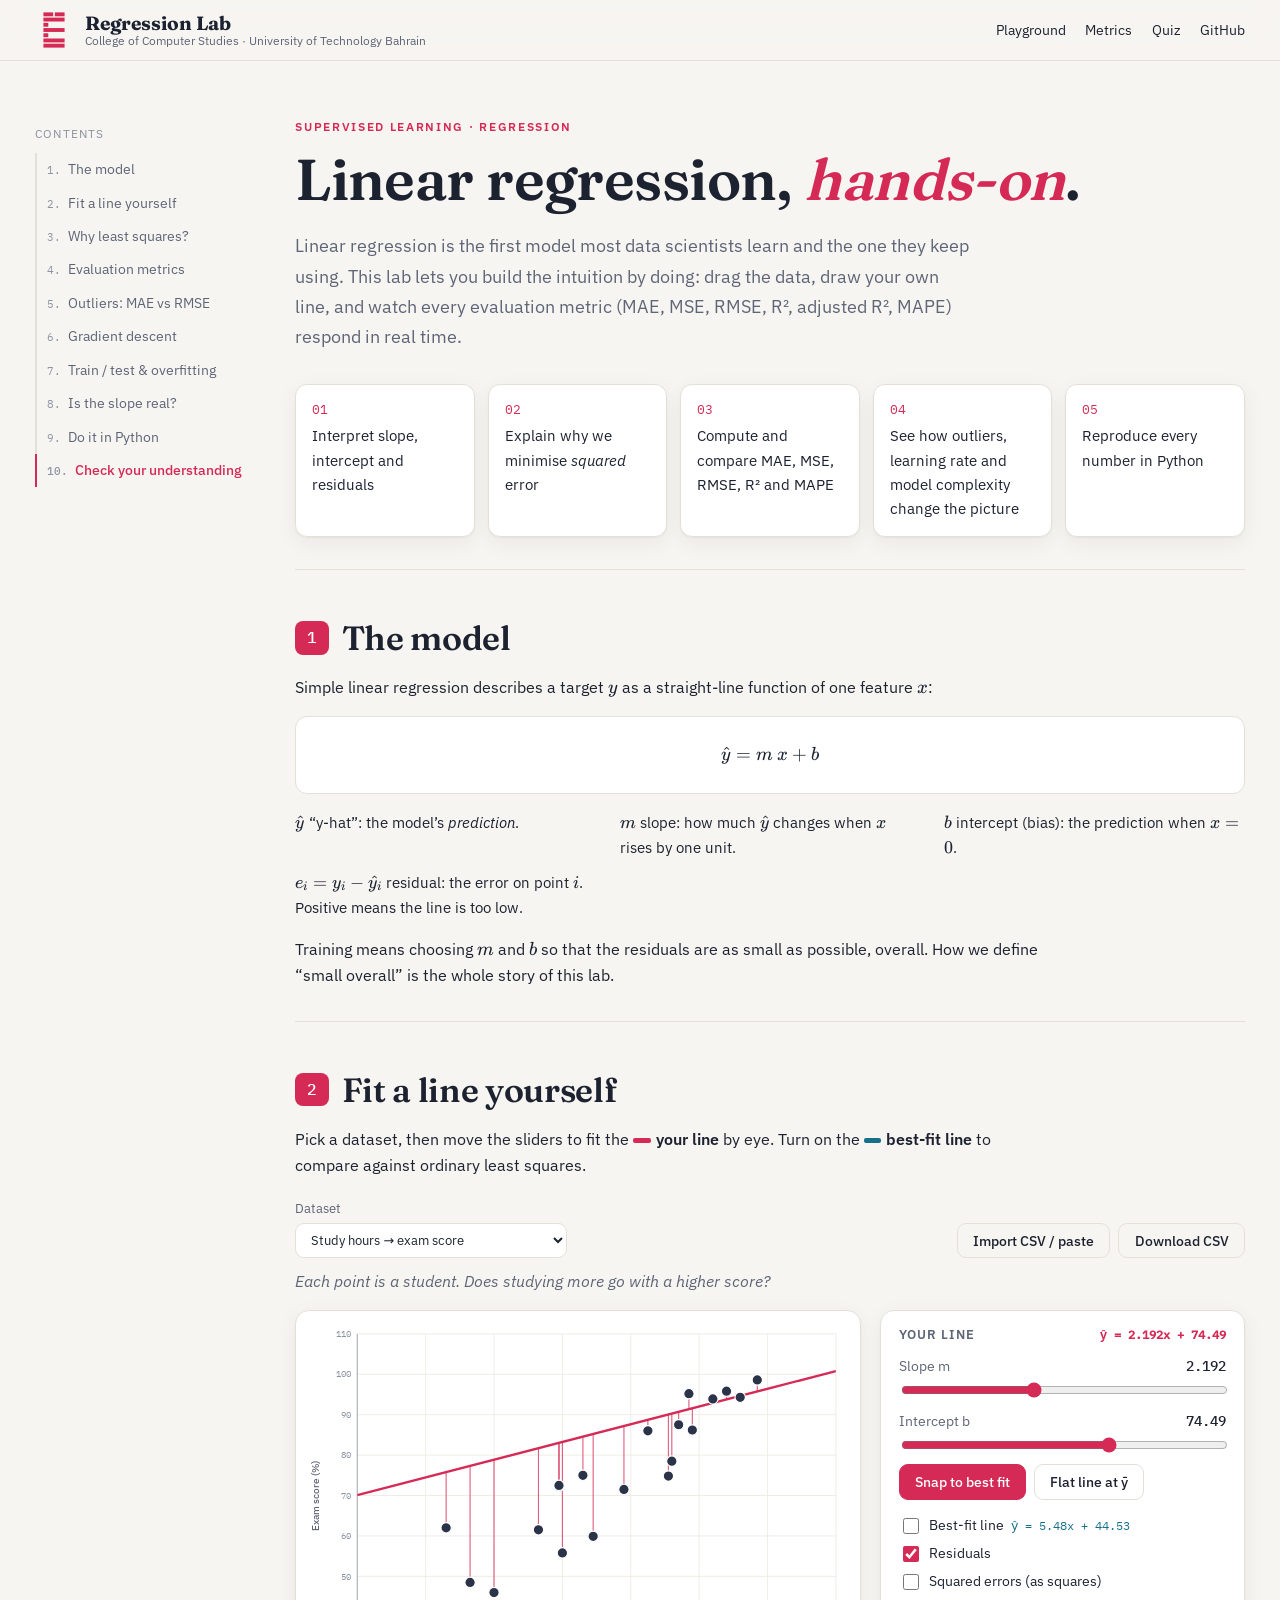
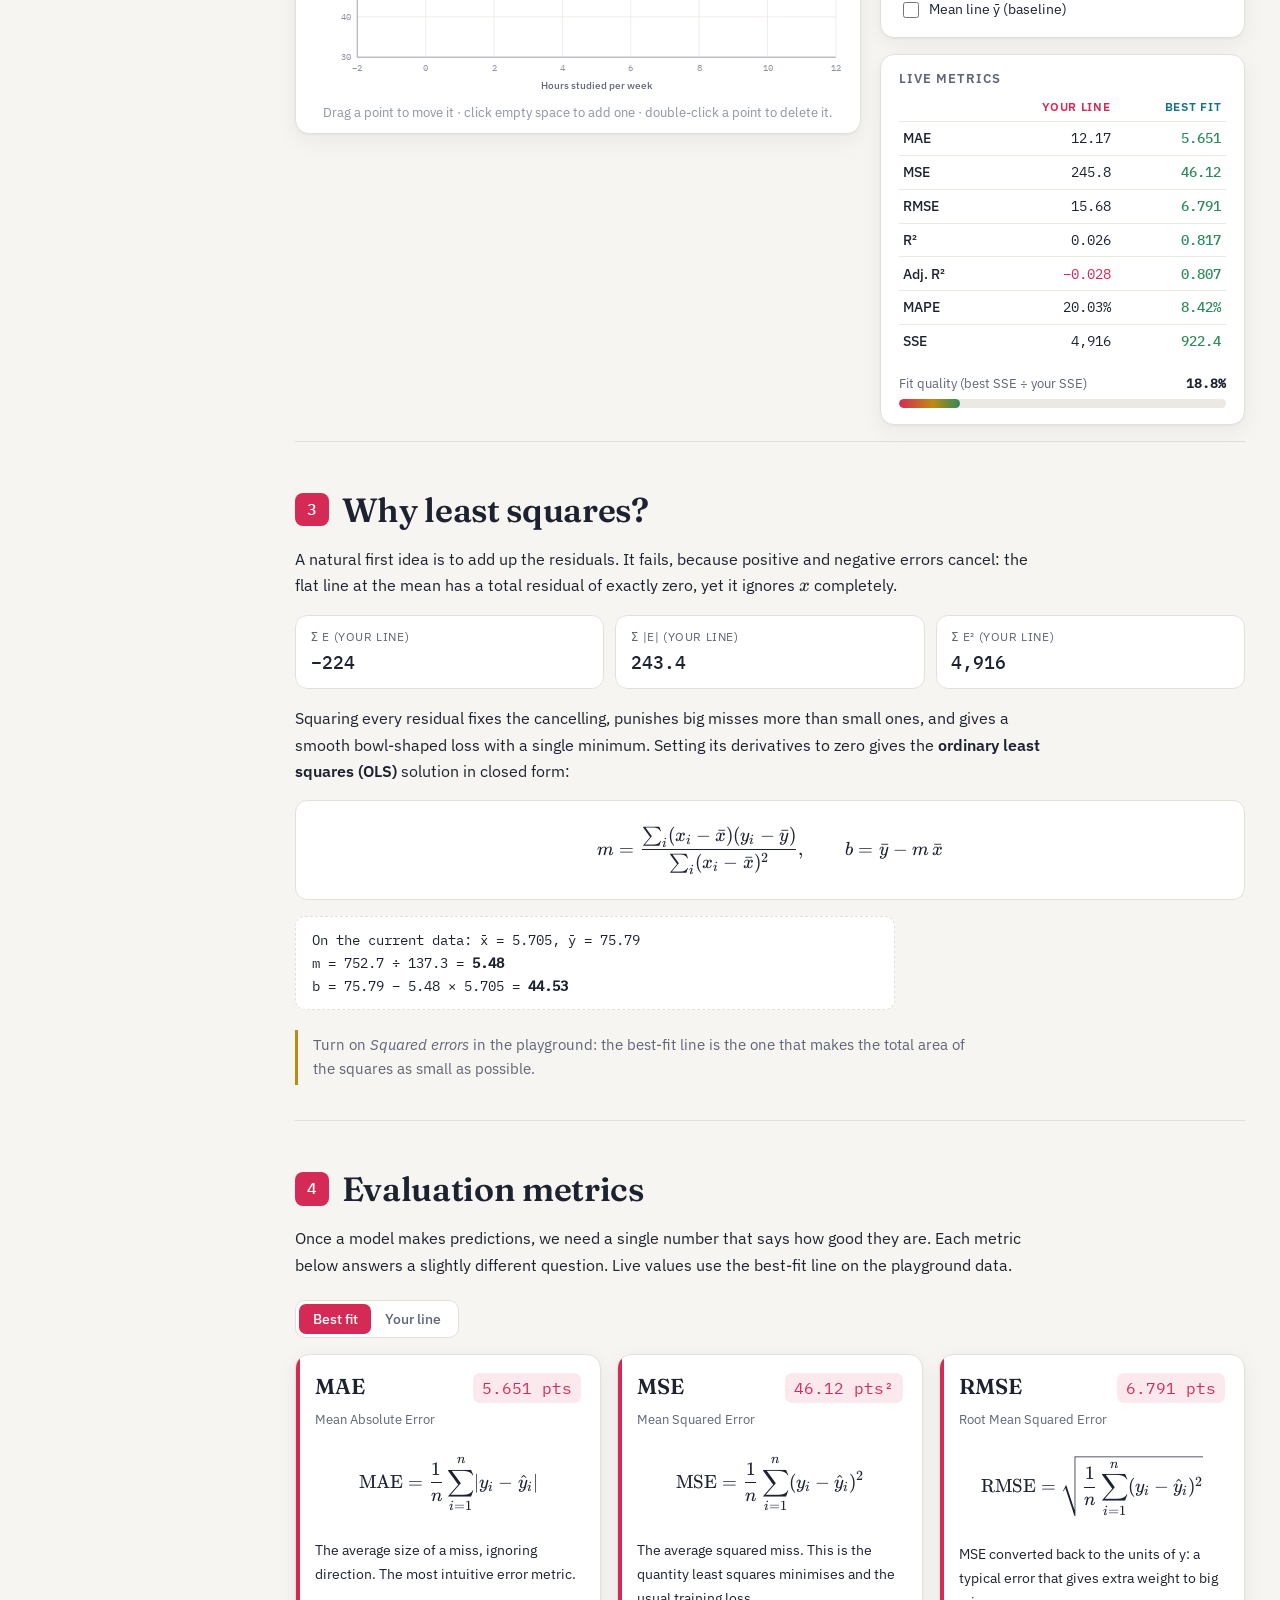
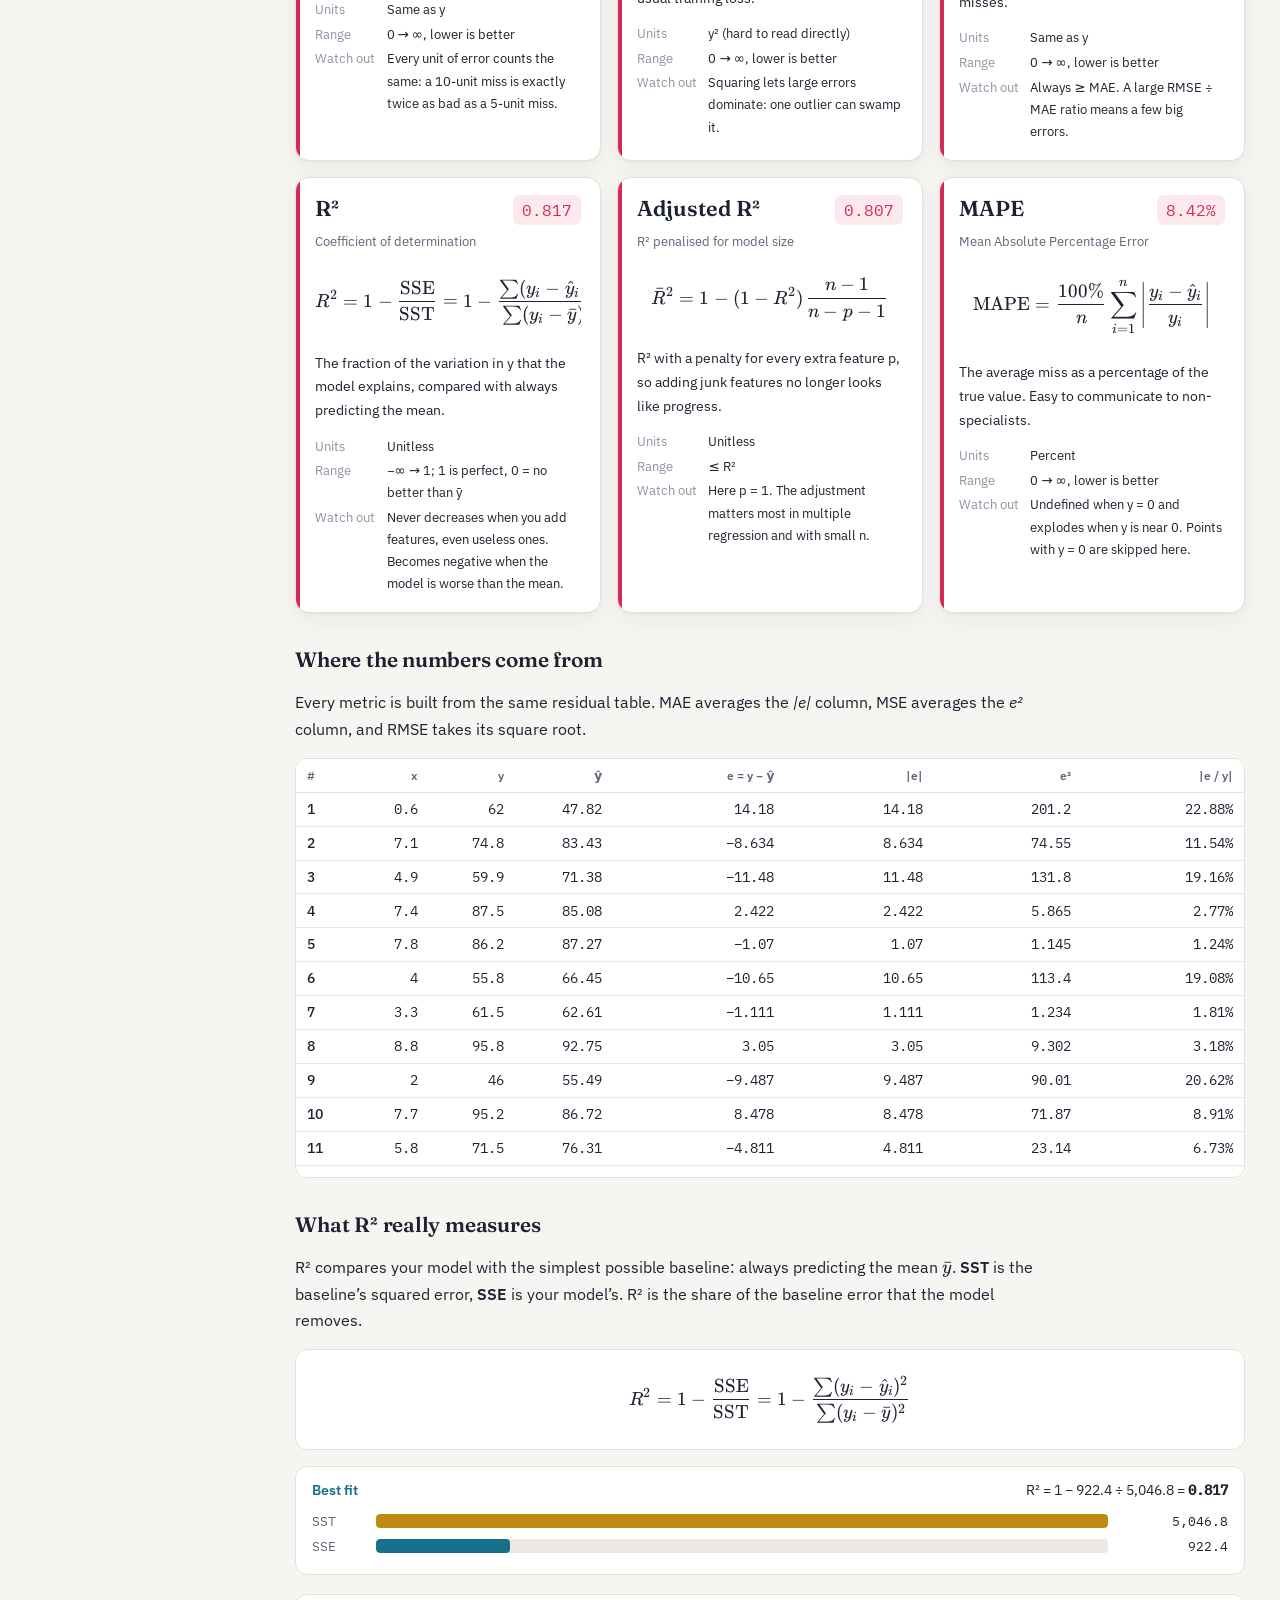
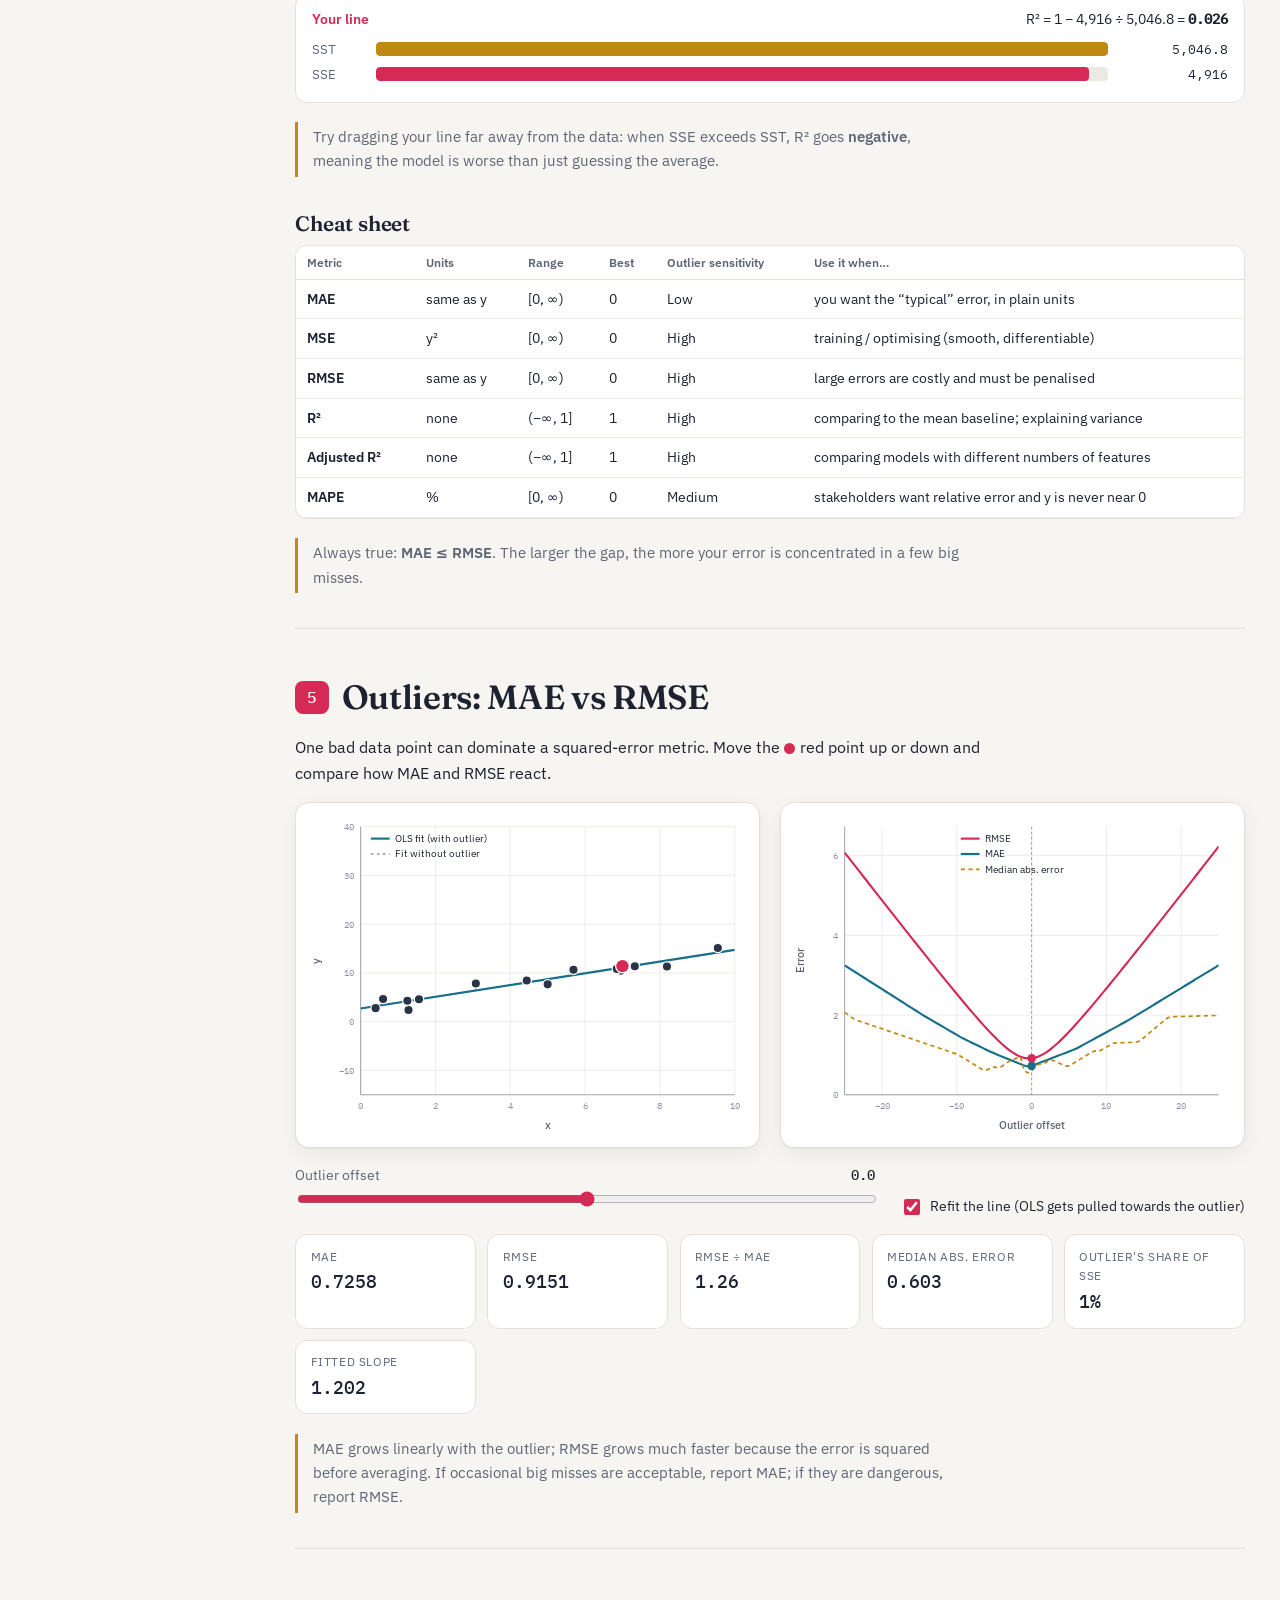
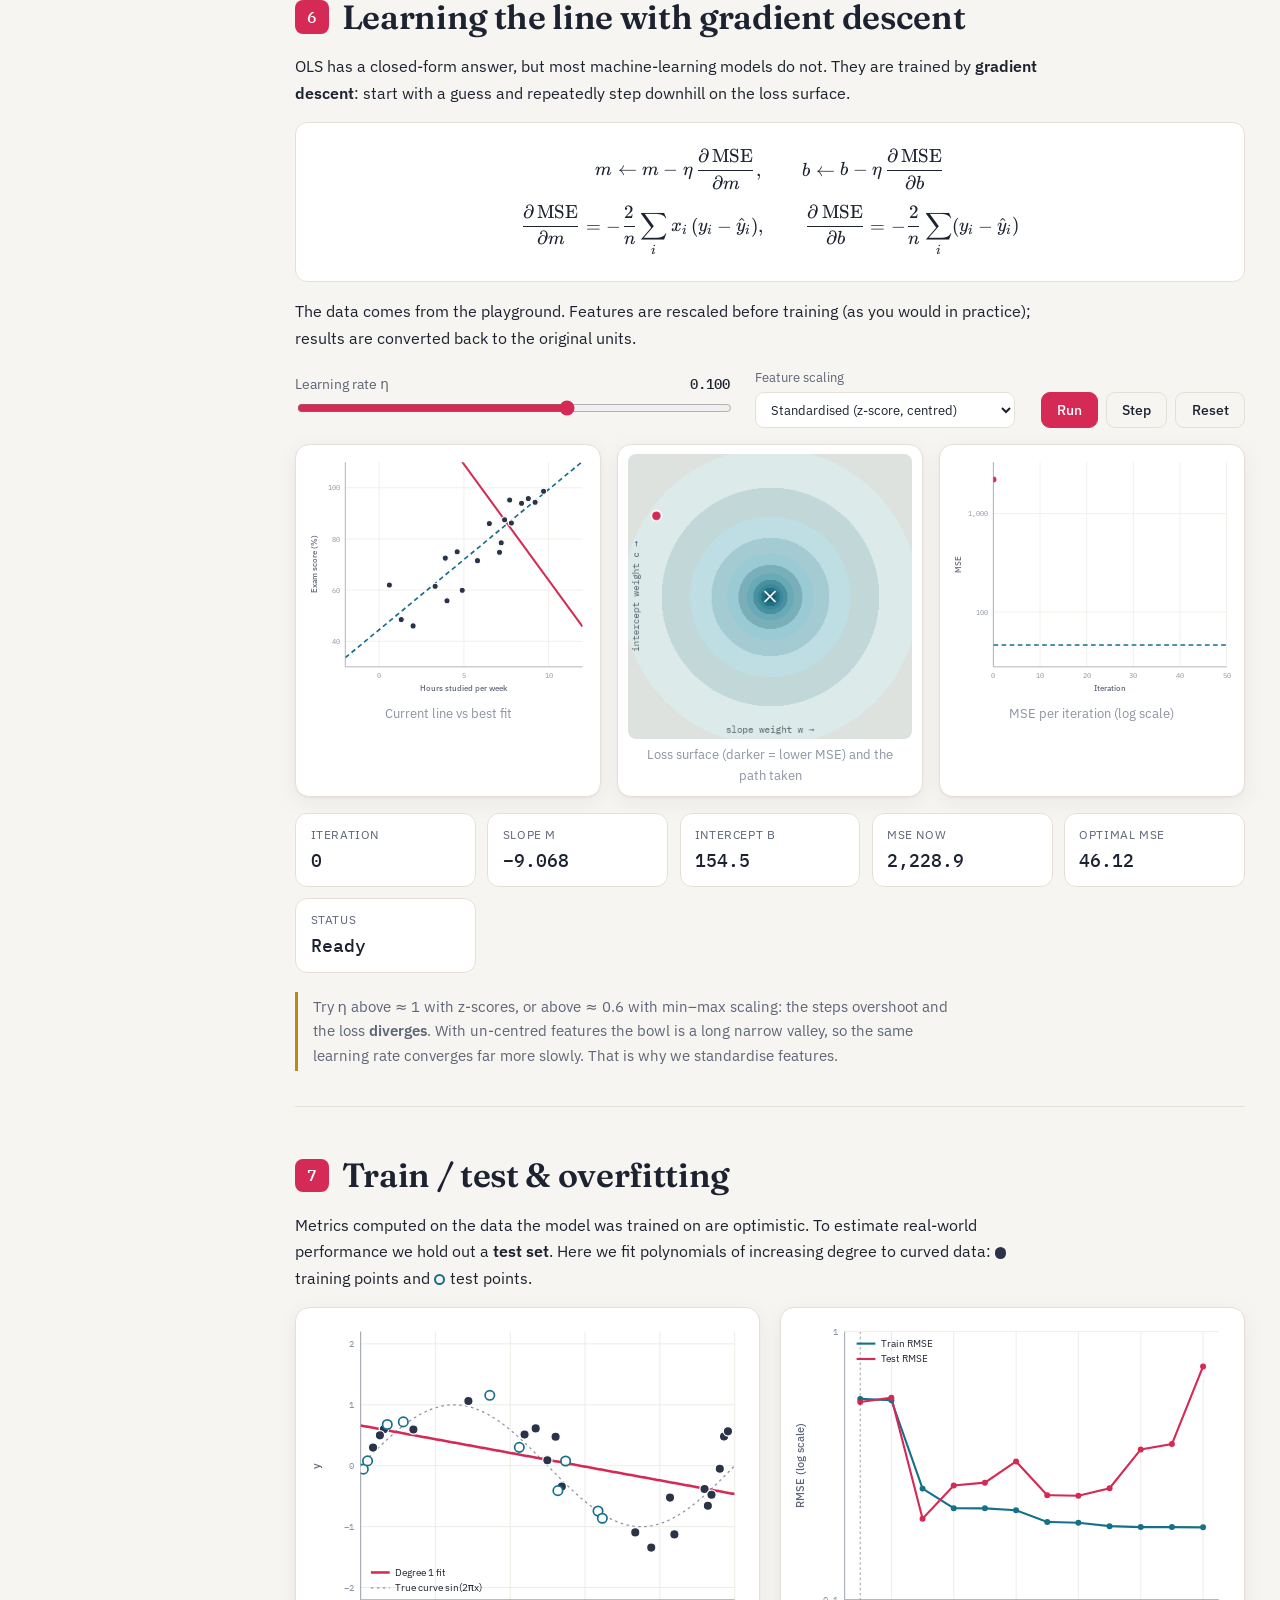
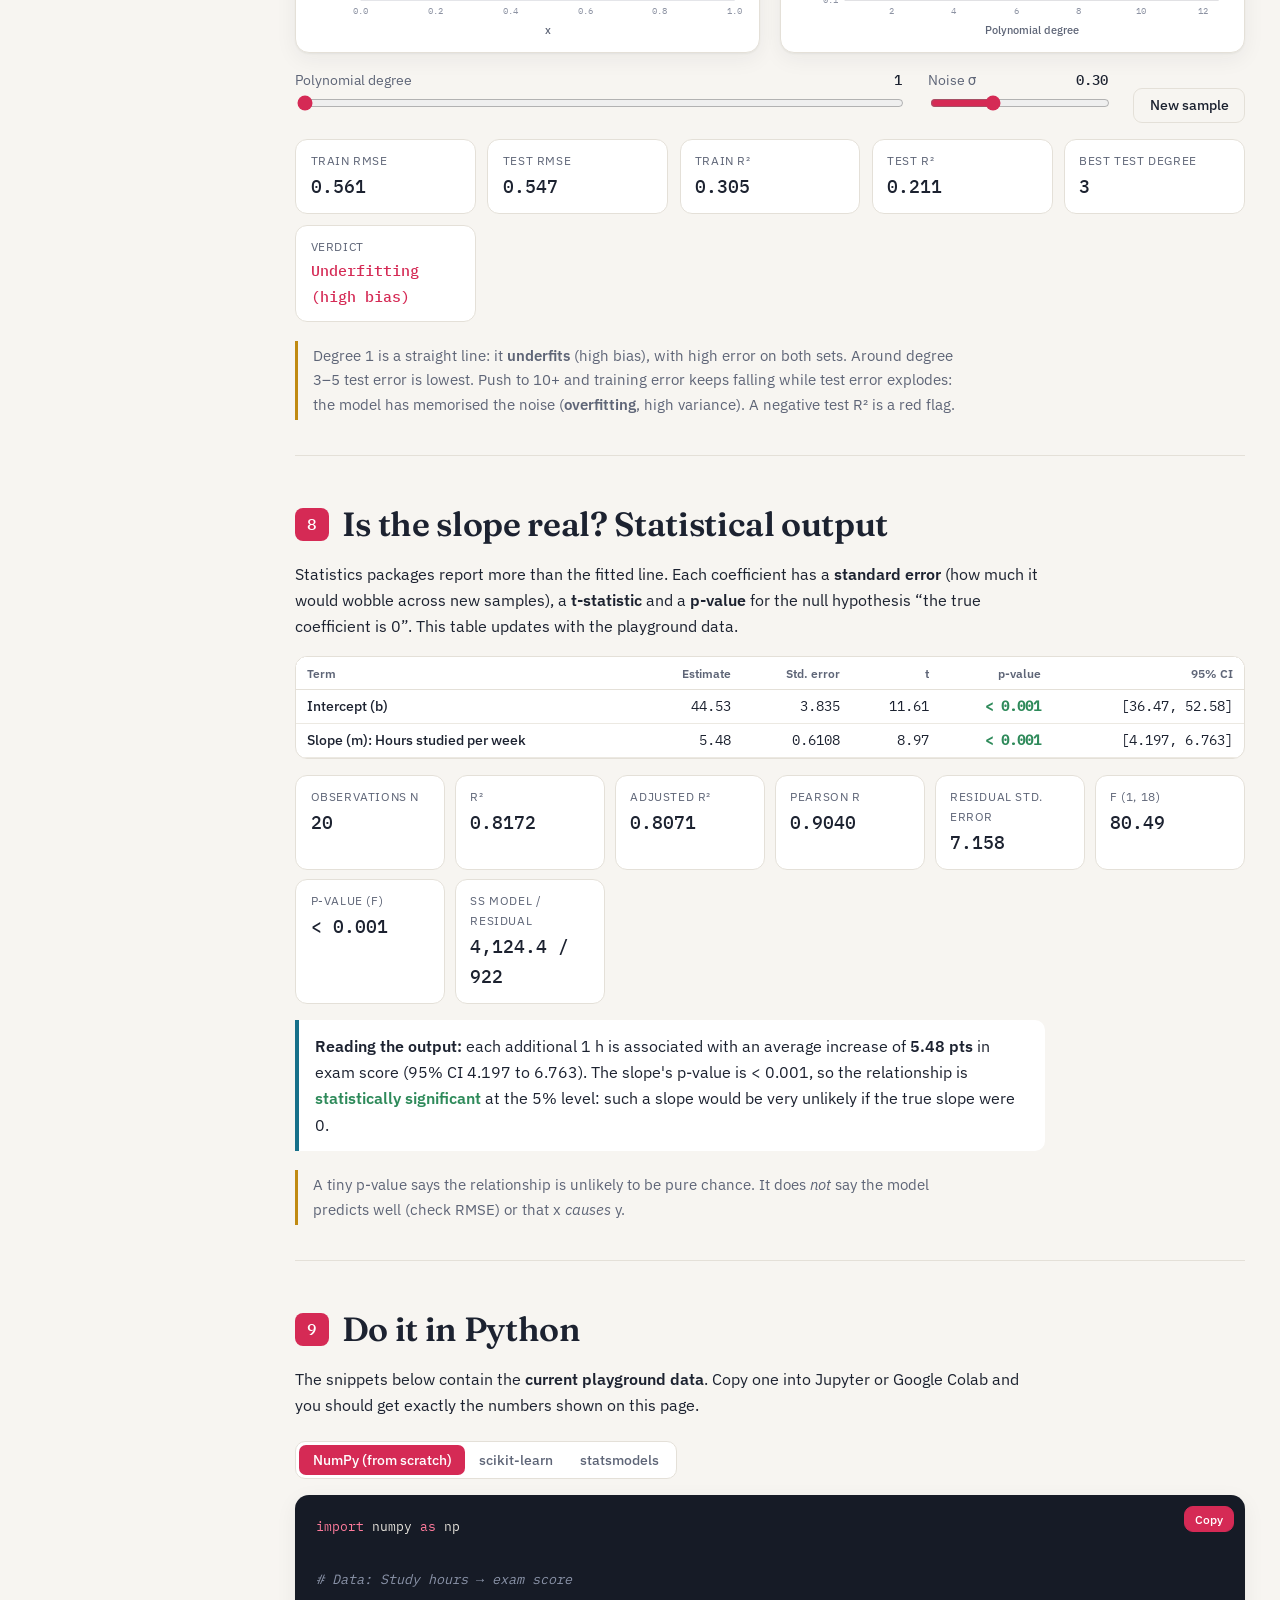
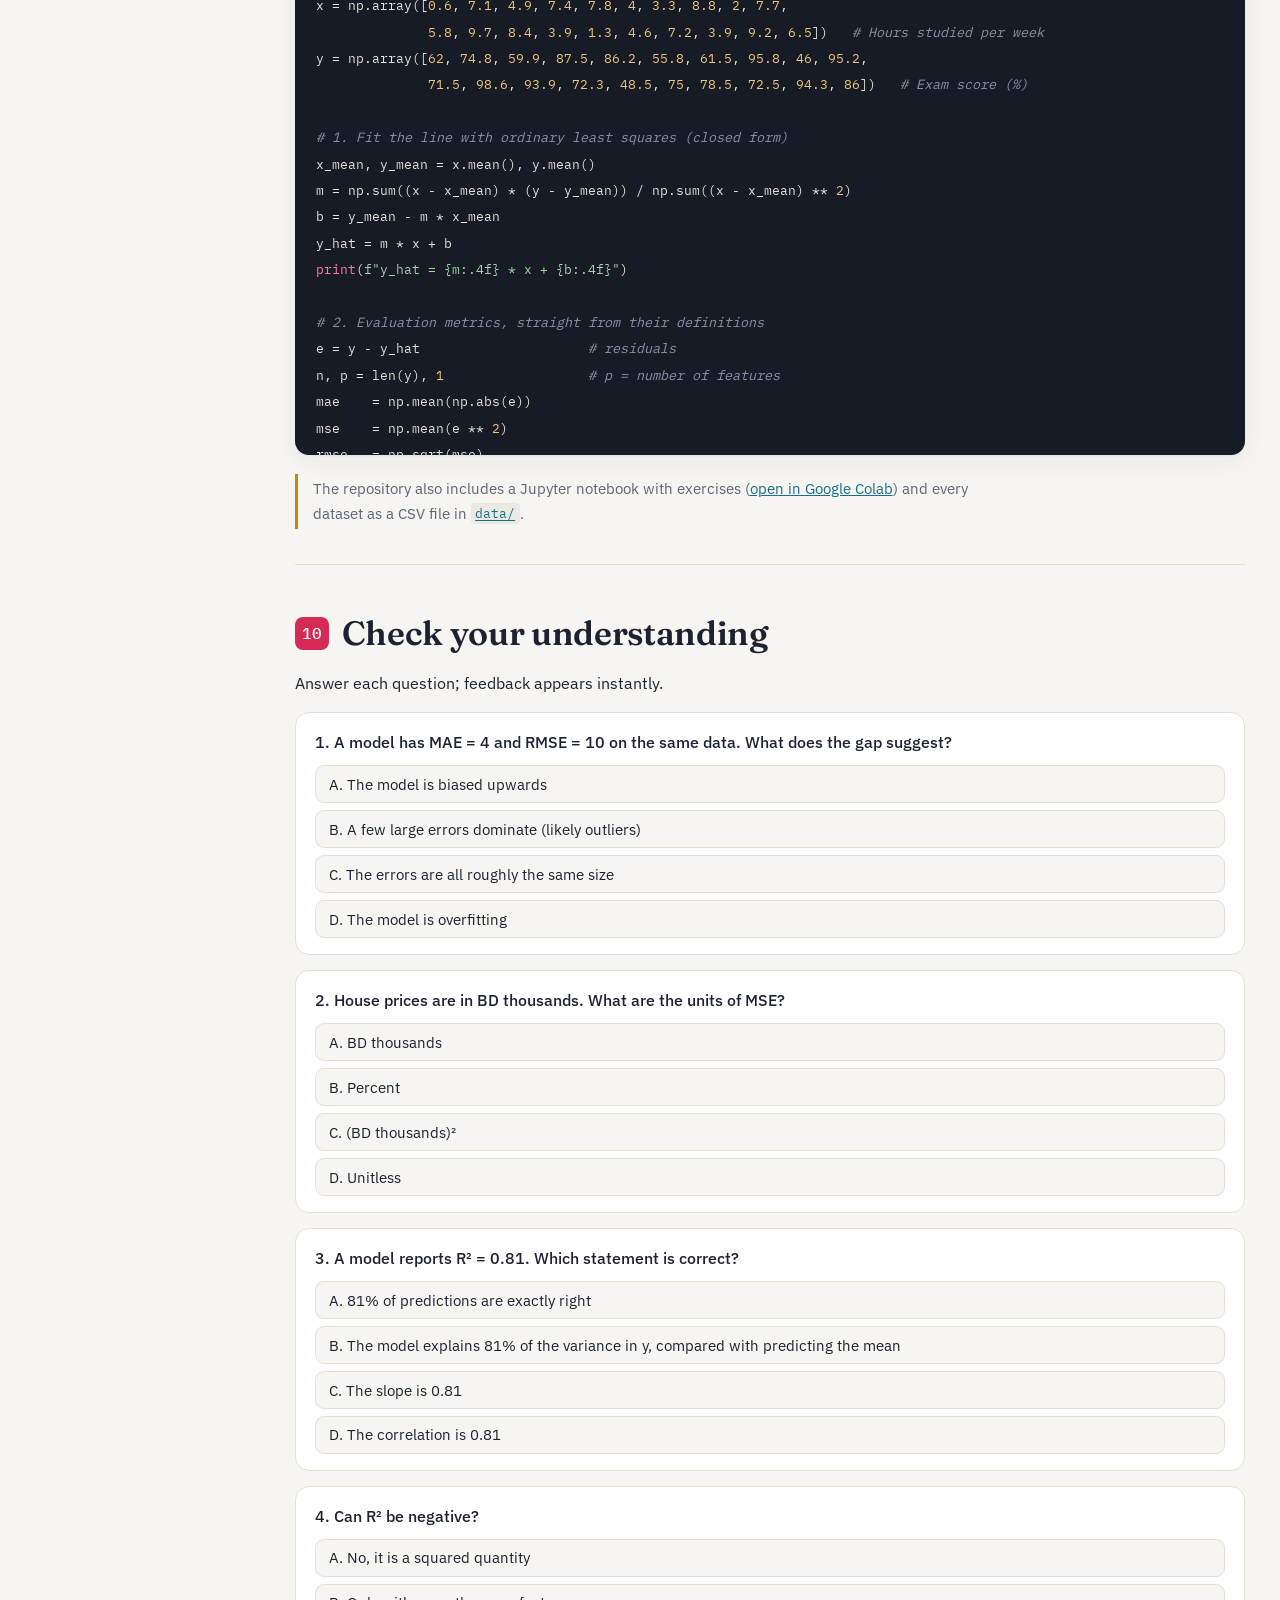
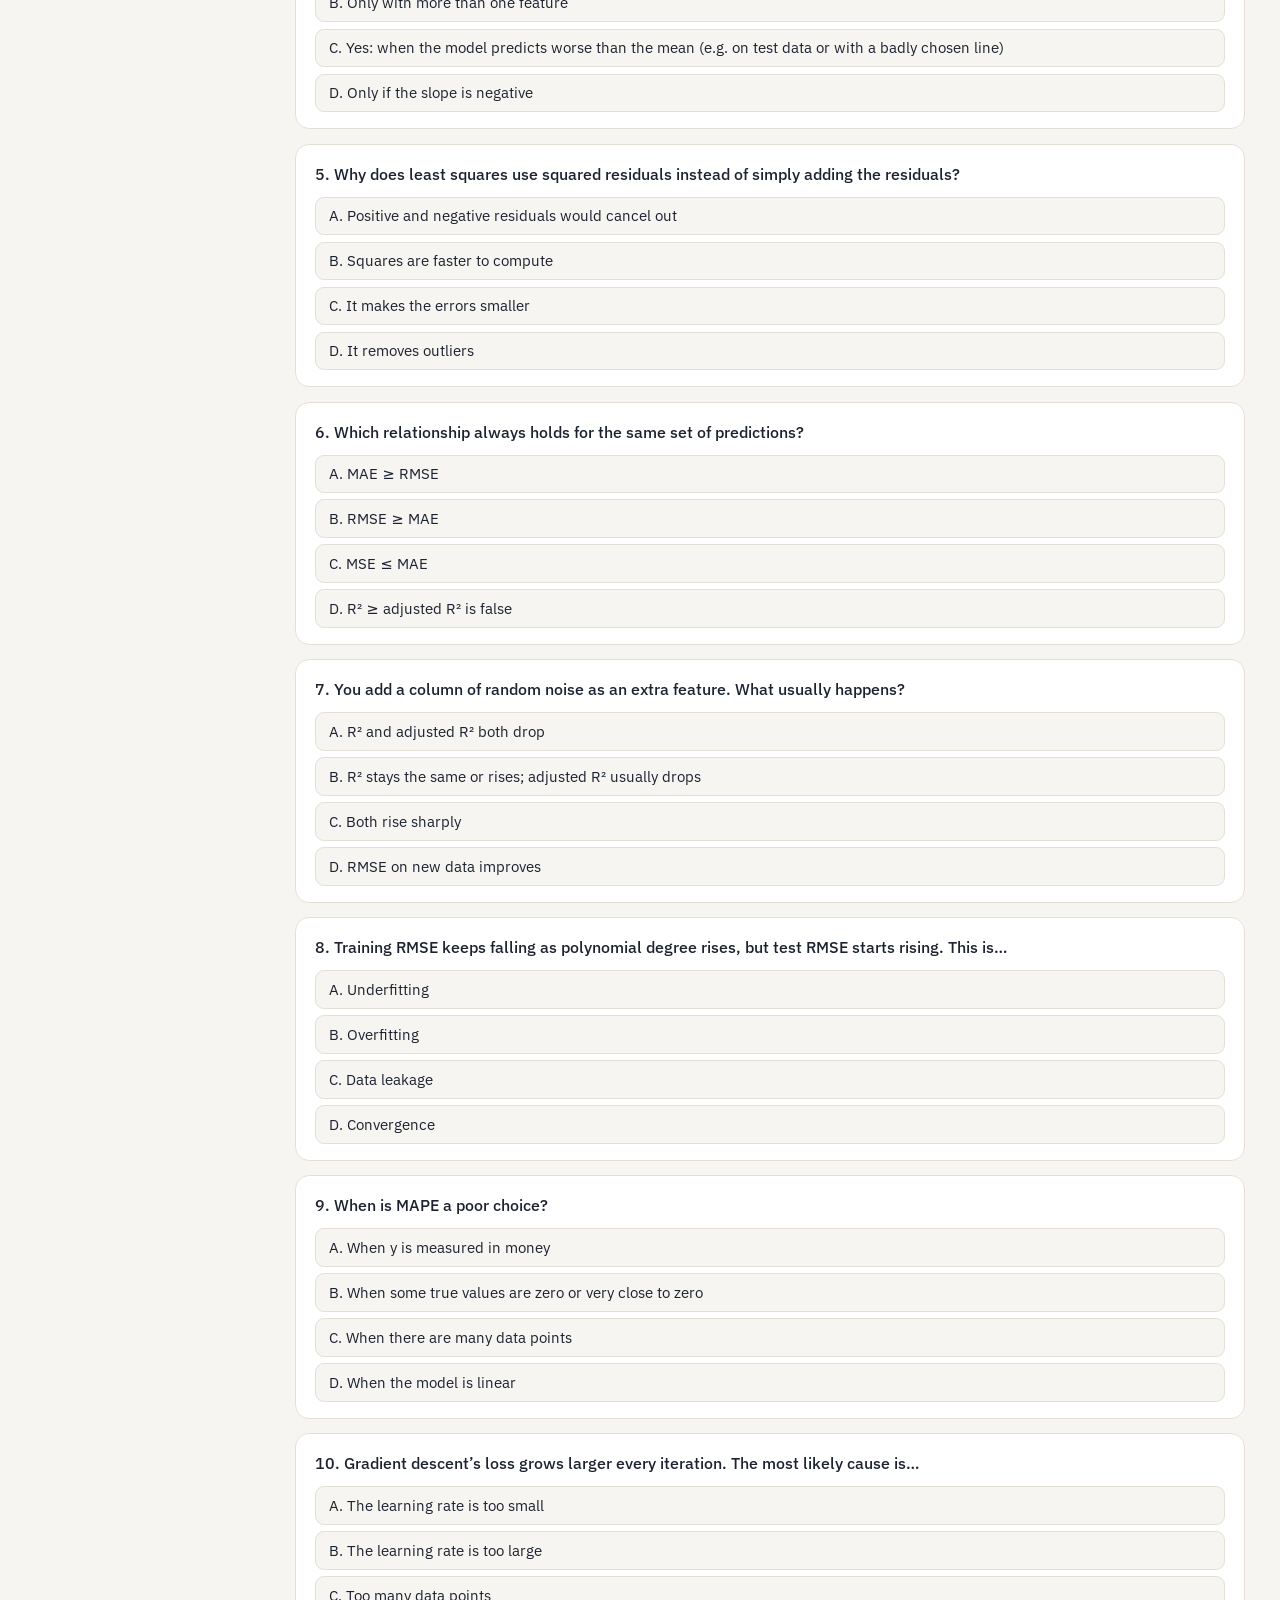
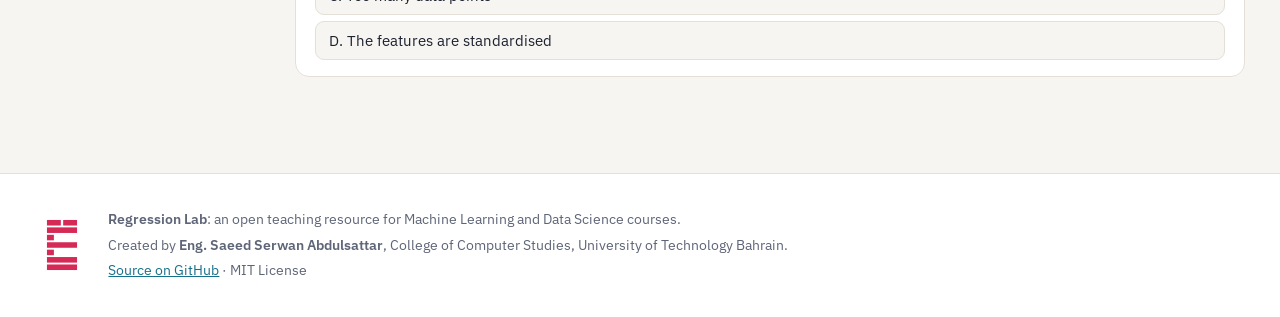
==== index.html @ ba64173c "Regression Lab: interactive linear regression and evaluation metrics Interactive browser lab for tea" ====
<!DOCTYPE html>
<html lang="en">
<head>
  <meta charset="utf-8">
  <meta name="viewport" content="width=device-width, initial-scale=1">
  <title>Regression Lab · Interactive Linear Regression &amp; Evaluation Metrics</title>
  <meta name="description" content="An interactive, browser-based lab for learning simple linear regression and its evaluation metrics: MAE, MSE, RMSE, R², adjusted R² and MAPE. College of Computer Studies, University of Technology Bahrain.">
  <meta name="author" content="Eng. Saeed Serwan Abdulsattar">
  <meta property="og:title" content="Regression Lab — Interactive Linear Regression">
  <meta property="og:description" content="Drag the data, fit the line, and watch MAE, MSE, RMSE and R² respond in real time.">
  <meta property="og:image" content="assets/img/favicon-512.png">
  <meta name="theme-color" content="#d52a55">
  <link rel="icon" type="image/svg+xml" href="assets/img/utb-logo.svg">
  <link rel="icon" type="image/png" sizes="32x32" href="assets/img/favicon-32.png">
  <link rel="apple-touch-icon" href="assets/img/favicon-180.png">
  <link rel="stylesheet" href="assets/vendor/katex/katex.min.css">
  <link rel="stylesheet" href="assets/css/style.css">
</head>
<body>

<header class="site-header">
  <div class="brand">
    <img class="brand-logo" src="assets/img/utb-logo.svg" alt="University of Technology Bahrain logo" onerror="this.remove()">
    <div class="brand-text">
      <span class="brand-title">Regression Lab</span>
      <span class="brand-sub">College of Computer Studies · University of Technology Bahrain</span>
    </div>
  </div>
  <nav class="top-links">
    <a href="#playground">Playground</a>
    <a href="#metrics">Metrics</a>
    <a href="#quiz">Quiz</a>
    <a href="https://github.com/SaeedSerwan/regression" target="_blank" rel="noopener">GitHub</a>
  </nav>
</header>

<div class="layout">
  <aside class="toc" aria-label="Contents">
    <p class="toc-title">Contents</p>
    <ol>
      <li><a href="#model">The model</a></li>
      <li><a href="#playground">Fit a line yourself</a></li>
      <li><a href="#least-squares">Why least squares?</a></li>
      <li><a href="#metrics">Evaluation metrics</a></li>
      <li><a href="#outliers">Outliers: MAE vs RMSE</a></li>
      <li><a href="#gradient">Gradient descent</a></li>
      <li><a href="#overfitting">Train / test &amp; overfitting</a></li>
      <li><a href="#inference">Is the slope real?</a></li>
      <li><a href="#code">Do it in Python</a></li>
      <li><a href="#quiz">Check your understanding</a></li>
    </ol>
  </aside>

  <main>
    <!-- ================================================================ HERO -->
    <section class="hero">
      <p class="eyebrow">Supervised learning · Regression</p>
      <h1>Linear regression, <em>hands-on</em>.</h1>
      <p class="lead">
        Linear regression is the first model most data scientists learn and the one they keep using.
        This lab lets you build the intuition by doing: drag the data, draw your own line, and watch
        every evaluation metric (MAE, MSE, RMSE, R², adjusted R², MAPE) respond in real time.
      </p>
      <div class="learn-grid">
        <div><span class="num">01</span>Interpret slope, intercept and residuals</div>
        <div><span class="num">02</span>Explain why we minimise <em>squared</em> error</div>
        <div><span class="num">03</span>Compute and compare MAE, MSE, RMSE, R² and MAPE</div>
        <div><span class="num">04</span>See how outliers, learning rate and model complexity change the picture</div>
        <div><span class="num">05</span>Reproduce every number in Python</div>
      </div>
    </section>

    <!-- =========================================================== 1 · MODEL -->
    <section id="model" class="chapter">
      <h2><span class="chap">1</span>The model</h2>
      <p>Simple linear regression describes a target \(y\) as a straight-line function of one feature \(x\):</p>
      <div class="formula">$$\hat{y} = m\,x + b$$</div>
      <div class="def-grid">
        <div><strong>\(\hat{y}\)</strong> “y-hat”: the model’s <em>prediction</em>.</div>
        <div><strong>\(m\)</strong> slope: how much \(\hat y\) changes when \(x\) rises by one unit.</div>
        <div><strong>\(b\)</strong> intercept (bias): the prediction when \(x = 0\).</div>
        <div><strong>\(e_i = y_i - \hat{y}_i\)</strong> residual: the error on point \(i\). Positive means the line is too low.</div>
      </div>
      <p>Training means choosing \(m\) and \(b\) so that the residuals are as small as possible, overall. How we define “small overall” is the whole story of this lab.</p>
    </section>

    <!-- ====================================================== 2 · PLAYGROUND -->
    <section id="playground" class="chapter">
      <h2><span class="chap">2</span>Fit a line yourself</h2>
      <p>Pick a dataset, then move the sliders to fit the <span class="swatch user"></span><strong>your line</strong> by eye. Turn on the <span class="swatch fit"></span><strong>best-fit line</strong> to compare against ordinary least squares.</p>

      <div class="toolbar">
        <label class="field">
          <span>Dataset</span>
          <select id="ds-select">
            <optgroup label="Real-world style">
              <option value="study">Study hours → exam score</option>
              <option value="house">House size → price</option>
              <option value="icecream">Temperature → ice-cream sales</option>
              <option value="car">Car age → resale value</option>
              <option value="salary">Experience → monthly salary</option>
              <option value="advertising">Advertising spend → sales</option>
              <option value="engine">Engine size → CO₂ emissions</option>
            </optgroup>
            <optgroup label="Experiments">
              <option value="random">Random generator (choose the noise)</option>
              <option value="noise">No relationship (pure noise)</option>
              <option value="blank">Blank canvas — make your own</option>
              <option value="custom" disabled>Your uploaded data</option>
            </optgroup>
          </select>
        </label>
        <div class="toolbar-actions">
          <button class="btn ghost" id="btn-import">Import CSV / paste</button>
          <button class="btn ghost" id="btn-export">Download CSV</button>
        </div>
      </div>

      <div id="random-controls" class="random-controls" hidden>
        <label class="slider"><span>Points <b id="rnd-n-val"></b></span><input type="range" id="rnd-n" min="5" max="80" value="25"></label>
        <label class="slider"><span>Noise σ <b id="rnd-noise-val"></b></span><input type="range" id="rnd-noise" min="0" max="8" step="0.1" value="2"></label>
        <label class="slider"><span>True slope <b id="rnd-slope-val"></b></span><input type="range" id="rnd-slope" min="-3" max="3" step="0.1" value="1.5"></label>
        <button class="btn" id="rnd-go">New sample</button>
      </div>

      <div id="import-panel" class="import-panel" hidden>
        <p>Paste two columns (x, y) separated by a comma, tab or space. A header row is fine. Or choose a <code>.csv</code> file.</p>
        <textarea id="import-text" rows="6" placeholder="hours,score&#10;1.5,52&#10;3,61&#10;4.2,66"></textarea>
        <div class="row">
          <input type="file" id="import-file" accept=".csv,.txt,.tsv">
          <button class="btn" id="import-go">Load data</button>
          <span id="import-msg" class="msg"></span>
        </div>
      </div>

      <p class="story" id="ds-story"></p>

      <div class="pg-grid">
        <figure class="plot-card">
          <svg id="pg-plot" class="plot" role="img" aria-label="Scatter plot with regression lines"></svg>
          <figcaption>Drag a point to move it · click empty space to add one · double-click a point to delete it.</figcaption>
        </figure>

        <div class="side">
          <div class="panel">
            <h4>Your line <span class="eq user" id="user-eq"></span></h4>
            <label class="slider"><span>Slope m <b id="m-val"></b></span><input type="range" id="m-slider"></label>
            <label class="slider"><span>Intercept b <b id="b-val"></b></span><input type="range" id="b-slider"></label>
            <div class="btn-row">
              <button class="btn" id="btn-snap">Snap to best fit</button>
              <button class="btn ghost" id="btn-flat">Flat line at ȳ</button>
            </div>
            <div class="toggles">
              <label><input type="checkbox" id="tg-best"> Best-fit line <span class="eq fit" id="best-eq"></span></label>
              <label><input type="checkbox" id="tg-resid" checked> Residuals</label>
              <label><input type="checkbox" id="tg-squares"> Squared errors (as squares)</label>
              <label><input type="checkbox" id="tg-mean"> Mean line ȳ (baseline)</label>
            </div>
          </div>

          <div class="panel">
            <h4>Live metrics</h4>
            <table class="metric-table">
              <thead><tr><th></th><th class="user">Your line</th><th class="fit">Best fit</th></tr></thead>
              <tbody id="metric-body"></tbody>
            </table>
            <div class="meter">
              <div class="meter-label"><span>Fit quality (best SSE ÷ your SSE)</span><b id="meter-val"></b></div>
              <div class="meter-track"><div class="meter-fill" id="meter-fill"></div></div>
            </div>
          </div>
        </div>
      </div>
    </section>

    <!-- =================================================== 3 · LEAST SQUARES -->
    <section id="least-squares" class="chapter">
      <h2><span class="chap">3</span>Why least squares?</h2>
      <p>A natural first idea is to add up the residuals. It fails, because positive and negative errors cancel: the flat line at the mean has a total residual of exactly zero, yet it ignores \(x\) completely.</p>
      <div class="callout-row">
        <div class="stat"><span>Σ e (your line)</span><b id="ls-sum-e"></b></div>
        <div class="stat"><span>Σ |e| (your line)</span><b id="ls-sum-abs"></b></div>
        <div class="stat"><span>Σ e² (your line)</span><b id="ls-sum-sq"></b></div>
      </div>
      <p>Squaring every residual fixes the cancelling, punishes big misses more than small ones, and gives a smooth bowl-shaped loss with a single minimum. Setting its derivatives to zero gives the <strong>ordinary least squares (OLS)</strong> solution in closed form:</p>
      <div class="formula">$$m = \frac{\sum_i (x_i-\bar x)(y_i-\bar y)}{\sum_i (x_i-\bar x)^2}, \qquad b = \bar y - m\,\bar x$$</div>
      <p class="live-calc" id="ls-calc"></p>
      <p class="note">Turn on <em>Squared errors</em> in the playground: the best-fit line is the one that makes the total area of the squares as small as possible.</p>
    </section>

    <!-- ========================================================= 4 · METRICS -->
    <section id="metrics" class="chapter">
      <h2><span class="chap">4</span>Evaluation metrics</h2>
      <p>Once a model makes predictions, we need a single number that says how good they are. Each metric below answers a slightly different question. Live values use the <span id="metric-src-label">best-fit line</span> on the playground data.</p>
      <div class="seg" role="tablist" aria-label="Line used for live values">
        <button class="seg-btn active" data-src="best">Best fit</button>
        <button class="seg-btn" data-src="user">Your line</button>
      </div>

      <div class="card-grid" id="metric-cards"></div>

      <h3>Where the numbers come from</h3>
      <p>Every metric is built from the same residual table. MAE averages the <em>|e|</em> column, MSE averages the <em>e²</em> column, and RMSE takes its square root.</p>
      <div class="table-wrap"><table class="resid-table" id="resid-table"></table></div>

      <h3>What R² really measures</h3>
      <p>R² compares your model with the simplest possible baseline: always predicting the mean \(\bar y\). <strong>SST</strong> is the baseline’s squared error, <strong>SSE</strong> is your model’s. R² is the share of the baseline error that the model removes.</p>
      <div class="formula">$$R^2 = 1 - \frac{\text{SSE}}{\text{SST}} = 1 - \frac{\sum (y_i-\hat y_i)^2}{\sum (y_i-\bar y)^2}$$</div>
      <div id="r2-bars" class="r2-bars"></div>
      <p class="note">Try dragging your line far away from the data: when SSE exceeds SST, R² goes <strong>negative</strong>, meaning the model is worse than just guessing the average.</p>

      <h3>Cheat sheet</h3>
      <div class="table-wrap">
        <table class="cheat">
          <thead><tr><th>Metric</th><th>Units</th><th>Range</th><th>Best</th><th>Outlier sensitivity</th><th>Use it when…</th></tr></thead>
          <tbody>
            <tr><td>MAE</td><td>same as y</td><td>[0, ∞)</td><td>0</td><td>Low</td><td>you want the “typical” error, in plain units</td></tr>
            <tr><td>MSE</td><td>y²</td><td>[0, ∞)</td><td>0</td><td>High</td><td>training / optimising (smooth, differentiable)</td></tr>
            <tr><td>RMSE</td><td>same as y</td><td>[0, ∞)</td><td>0</td><td>High</td><td>large errors are costly and must be penalised</td></tr>
            <tr><td>R²</td><td>none</td><td>(−∞, 1]</td><td>1</td><td>High</td><td>comparing to the mean baseline; explaining variance</td></tr>
            <tr><td>Adjusted R²</td><td>none</td><td>(−∞, 1]</td><td>1</td><td>High</td><td>comparing models with different numbers of features</td></tr>
            <tr><td>MAPE</td><td>%</td><td>[0, ∞)</td><td>0</td><td>Medium</td><td>stakeholders want relative error and y is never near 0</td></tr>
          </tbody>
        </table>
      </div>
      <p class="note">Always true: <strong>MAE ≤ RMSE</strong>. The larger the gap, the more your error is concentrated in a few big misses.</p>
    </section>

    <!-- ======================================================== 5 · OUTLIERS -->
    <section id="outliers" class="chapter">
      <h2><span class="chap">5</span>Outliers: MAE vs RMSE</h2>
      <p>One bad data point can dominate a squared-error metric. Move the <span class="swatch bad"></span>red point up or down and compare how MAE and RMSE react.</p>
      <div class="two-col">
        <figure class="plot-card"><svg id="out-plot" class="plot" role="img" aria-label="Data with one outlier"></svg></figure>
        <figure class="plot-card"><svg id="out-chart" class="plot" role="img" aria-label="MAE and RMSE versus outlier size"></svg></figure>
      </div>
      <div class="controls-row">
        <label class="slider wide"><span>Outlier offset <b id="out-val"></b></span><input type="range" id="out-slider" min="-25" max="25" step="0.5" value="0"></label>
        <label class="check"><input type="checkbox" id="out-refit" checked> Refit the line (OLS gets pulled towards the outlier)</label>
      </div>
      <div class="callout-row" id="out-stats"></div>
      <p class="note">MAE grows linearly with the outlier; RMSE grows much faster because the error is squared before averaging. If occasional big misses are acceptable, report MAE; if they are dangerous, report RMSE.</p>
    </section>

    <!-- ======================================================== 6 · GRADIENT -->
    <section id="gradient" class="chapter">
      <h2><span class="chap">6</span>Learning the line with gradient descent</h2>
      <p>OLS has a closed-form answer, but most machine-learning models do not. They are trained by <strong>gradient descent</strong>: start with a guess and repeatedly step downhill on the loss surface.</p>
      <div class="formula">$$m \leftarrow m - \eta\,\frac{\partial\,\text{MSE}}{\partial m}, \qquad b \leftarrow b - \eta\,\frac{\partial\,\text{MSE}}{\partial b}$$
      $$\frac{\partial\,\text{MSE}}{\partial m} = -\frac{2}{n}\sum_i x_i\,(y_i-\hat y_i), \qquad \frac{\partial\,\text{MSE}}{\partial b} = -\frac{2}{n}\sum_i (y_i-\hat y_i)$$</div>
      <p>The data comes from the playground. Features are rescaled before training (as you would in practice); results are converted back to the original units.</p>
      <div class="controls-row">
        <label class="slider wide"><span>Learning rate η <b id="gd-lr-val"></b></span><input type="range" id="gd-lr" min="-3" max="0.2" step="0.01" value="-1"></label>
        <label class="field"><span>Feature scaling</span>
          <select id="gd-scale">
            <option value="z">Standardised (z-score, centred)</option>
            <option value="minmax">Min–max to [0, 1] (not centred)</option>
          </select>
        </label>
        <div class="btn-row">
          <button class="btn" id="gd-play">Run</button>
          <button class="btn ghost" id="gd-step">Step</button>
          <button class="btn ghost" id="gd-reset">Reset</button>
        </div>
      </div>
      <div class="gd-grid">
        <figure class="plot-card"><svg id="gd-plot" class="plot" role="img" aria-label="Current line during training"></svg><figcaption>Current line vs best fit</figcaption></figure>
        <figure class="plot-card contour-card">
          <div class="contour-wrap"><canvas id="gd-contour" width="360" height="360" aria-label="Loss surface with descent path"></canvas></div>
          <figcaption>Loss surface (darker = lower MSE) and the path taken</figcaption>
        </figure>
        <figure class="plot-card"><svg id="gd-loss" class="plot" role="img" aria-label="Loss per iteration"></svg><figcaption>MSE per iteration (log scale)</figcaption></figure>
      </div>
      <div class="callout-row" id="gd-stats"></div>
      <p class="note">Try η above ≈ 1 with z-scores, or above ≈ 0.6 with min–max scaling: the steps overshoot and the loss <strong>diverges</strong>. With un-centred features the bowl is a long narrow valley, so the same learning rate converges far more slowly. That is why we standardise features.</p>
    </section>

    <!-- ===================================================== 7 · OVERFITTING -->
    <section id="overfitting" class="chapter">
      <h2><span class="chap">7</span>Train / test &amp; overfitting</h2>
      <p>Metrics computed on the data the model was trained on are optimistic. To estimate real-world performance we hold out a <strong>test set</strong>. Here we fit polynomials of increasing degree to curved data: <span class="swatch point"></span>training points and <span class="swatch hollow"></span>test points.</p>
      <div class="two-col">
        <figure class="plot-card"><svg id="of-plot" class="plot" role="img" aria-label="Polynomial fit"></svg></figure>
        <figure class="plot-card"><svg id="of-chart" class="plot" role="img" aria-label="Train and test RMSE by degree"></svg></figure>
      </div>
      <div class="controls-row">
        <label class="slider wide"><span>Polynomial degree <b id="of-deg-val"></b></span><input type="range" id="of-deg" min="1" max="12" value="1"></label>
        <label class="slider"><span>Noise σ <b id="of-noise-val"></b></span><input type="range" id="of-noise" min="0.05" max="0.8" step="0.05" value="0.3"></label>
        <button class="btn ghost" id="of-new">New sample</button>
      </div>
      <div class="callout-row" id="of-stats"></div>
      <p class="note">Degree 1 is a straight line: it <strong>underfits</strong> (high bias), with high error on both sets. Around degree 3–5 test error is lowest. Push to 10+ and training error keeps falling while test error explodes: the model has memorised the noise (<strong>overfitting</strong>, high variance). A negative test R² is a red flag.</p>
    </section>

    <!-- ======================================================= 8 · INFERENCE -->
    <section id="inference" class="chapter">
      <h2><span class="chap">8</span>Is the slope real? Statistical output</h2>
      <p>Statistics packages report more than the fitted line. Each coefficient has a <strong>standard error</strong> (how much it would wobble across new samples), a <strong>t-statistic</strong> and a <strong>p-value</strong> for the null hypothesis “the true coefficient is 0”. This table updates with the playground data.</p>
      <div class="table-wrap"><table class="stats-table" id="inf-coef"></table></div>
      <div class="stats-grid" id="inf-summary"></div>
      <p class="interpret" id="inf-text"></p>
      <p class="note">A tiny p-value says the relationship is unlikely to be pure chance. It does <em>not</em> say the model predicts well (check RMSE) or that x <em>causes</em> y.</p>
    </section>

    <!-- ============================================================ 9 · CODE -->
    <section id="code" class="chapter">
      <h2><span class="chap">9</span>Do it in Python</h2>
      <p>The snippets below contain the <strong>current playground data</strong>. Copy one into Jupyter or Google Colab and you should get exactly the numbers shown on this page.</p>
      <div class="seg" role="tablist" aria-label="Code examples">
        <button class="seg-btn active" data-code="numpy">NumPy (from scratch)</button>
        <button class="seg-btn" data-code="sklearn">scikit-learn</button>
        <button class="seg-btn" data-code="statsmodels">statsmodels</button>
      </div>
      <div class="code-box">
        <button class="btn small copy" id="code-copy">Copy</button>
        <pre><code id="code-block"></code></pre>
      </div>
      <p class="note">The repository also includes a Jupyter notebook with exercises (<a href="https://colab.research.google.com/github/SaeedSerwan/regression/blob/main/notebooks/linear_regression_metrics.ipynb" target="_blank" rel="noopener">open in Google Colab</a>) and every dataset as a CSV file in <a href="https://github.com/SaeedSerwan/regression/tree/main/data" target="_blank" rel="noopener"><code>data/</code></a>.</p>
    </section>

    <!-- ============================================================ 10 · QUIZ -->
    <section id="quiz" class="chapter">
      <h2><span class="chap">10</span>Check your understanding</h2>
      <p>Answer each question; feedback appears instantly.</p>
      <div id="quiz-box"></div>
      <div class="quiz-score" id="quiz-score"></div>
    </section>
  </main>
</div>

<footer class="site-footer">
  <div class="footer-inner">
    <img class="footer-logo" src="assets/img/utb-logo.svg" alt="" onerror="this.remove()">
    <div>
      <p><strong>Regression Lab</strong>: an open teaching resource for Machine Learning and Data Science courses.</p>
      <p>Created by <strong>Eng. Saeed Serwan Abdulsattar</strong>, College of Computer Studies, University of Technology Bahrain.</p>
      <p><a href="https://github.com/SaeedSerwan/regression" target="_blank" rel="noopener">Source on GitHub</a> · MIT License</p>
    </div>
  </div>
</footer>

<div id="tooltip" class="tooltip" hidden></div>

<script src="assets/vendor/katex/katex.min.js"></script>
<script src="assets/vendor/katex/auto-render.min.js"></script>
<script src="assets/js/core.js"></script>
<script src="assets/js/app.js"></script>
</body>
</html>
---- assets/css/style.css ----
/* Regression Lab — styles
   Author: Eng. Saeed Serwan Abdulsattar */

@font-face { font-family: "Fraunces"; font-weight: 500; font-display: swap; src: url(../vendor/fonts/fraunces-latin-500-normal.woff2) format("woff2"); }
@font-face { font-family: "Fraunces"; font-weight: 600; font-display: swap; src: url(../vendor/fonts/fraunces-latin-600-normal.woff2) format("woff2"); }
@font-face { font-family: "Fraunces"; font-weight: 700; font-display: swap; src: url(../vendor/fonts/fraunces-latin-700-normal.woff2) format("woff2"); }
@font-face { font-family: "IBM Plex Sans"; font-weight: 400; font-display: swap; src: url(../vendor/fonts/ibm-plex-sans-latin-400-normal.woff2) format("woff2"); }
@font-face { font-family: "IBM Plex Sans"; font-weight: 400; font-style: italic; font-display: swap; src: url(../vendor/fonts/ibm-plex-sans-latin-400-italic.woff2) format("woff2"); }
@font-face { font-family: "IBM Plex Sans"; font-weight: 500; font-display: swap; src: url(../vendor/fonts/ibm-plex-sans-latin-500-normal.woff2) format("woff2"); }
@font-face { font-family: "IBM Plex Sans"; font-weight: 600; font-display: swap; src: url(../vendor/fonts/ibm-plex-sans-latin-600-normal.woff2) format("woff2"); }
@font-face { font-family: "IBM Plex Mono"; font-weight: 400; font-display: swap; src: url(../vendor/fonts/ibm-plex-mono-latin-400-normal.woff2) format("woff2"); }
@font-face { font-family: "IBM Plex Mono"; font-weight: 500; font-display: swap; src: url(../vendor/fonts/ibm-plex-mono-latin-500-normal.woff2) format("woff2"); }

:root {
  --utb: #d52a55;
  --paper: #f7f5f1;
  --card: #ffffff;
  --ink: #1c2230;
  --muted: #5e6577;
  --faint: #8d93a3;
  --line: #e4e0d8;
  --grid: #ece9e2;
  --user: #d52a55;          /* your line = UTB crimson */
  --fit: #17708a;           /* best fit = deep teal */
  --mean: #c08a12;          /* baseline mean */
  --point: #2a3348;
  --good: #2e8a5a;
  --bad: #d52a55;
  --hl: #fbe9ee;
  --shadow: 0 1px 2px rgba(28, 34, 48, .05), 0 6px 22px rgba(28, 34, 48, .06);
  --radius: 14px;
  --font-body: "IBM Plex Sans", system-ui, -apple-system, "Segoe UI", sans-serif;
  --font-head: "Fraunces", Georgia, serif;
  --font-mono: "IBM Plex Mono", ui-monospace, Menlo, Consolas, monospace;
}
@media (prefers-color-scheme: dark) {
  :root {
    --paper: #12151c;
    --card: #1a1f2a;
    --ink: #e9e7e2;
    --muted: #a3a9b8;
    --faint: #737a8b;
    --line: #2a3141;
    --grid: #232a38;
    --user: #ff5f86;
    --fit: #4cc3dc;
    --mean: #e6b343;
    --point: #d9dce5;
    --good: #5ccf8f;
    --bad: #ff5f86;
    --hl: #3a1c27;
    --shadow: 0 1px 2px rgba(0, 0, 0, .3), 0 8px 24px rgba(0, 0, 0, .25);
  }
}

* { box-sizing: border-box; }
[hidden] { display: none !important; }
html { scroll-behavior: smooth; scroll-padding-top: 80px; }
body {
  margin: 0; background: var(--paper); color: var(--ink);
  font: 16px/1.65 var(--font-body);
  -webkit-font-smoothing: antialiased;
}
a { color: var(--fit); }
code { font-family: var(--font-mono); font-size: .9em; background: var(--grid); padding: .1em .35em; border-radius: 4px; }
h1, h2, h3, h4 { font-family: var(--font-head); font-weight: 600; line-height: 1.2; letter-spacing: -.01em; }
h3 { font-size: 1.3rem; margin: 2.2rem 0 .5rem; }
h4 { font-family: var(--font-body); font-size: .8rem; text-transform: uppercase; letter-spacing: .08em; color: var(--muted); margin: 0 0 .8rem; display: flex; justify-content: space-between; align-items: baseline; gap: .5rem; }

/* ---------------------------------------------------------------- header */
.site-header {
  position: sticky; top: 0; z-index: 20;
  display: flex; align-items: center; justify-content: space-between; gap: 1rem;
  padding: .7rem clamp(1rem, 3vw, 2.2rem);
  background: color-mix(in srgb, var(--paper) 88%, transparent);
  backdrop-filter: blur(10px);
  border-bottom: 1px solid var(--line);
}
.brand { display: flex; align-items: center; gap: .75rem; }
.brand-logo { width: 38px; height: 38px; }
.brand-text { display: flex; flex-direction: column; line-height: 1.15; }
.brand-title { font-family: var(--font-head); font-weight: 700; font-size: 1.2rem; }
.brand-sub { font-size: .75rem; color: var(--muted); }
.top-links { display: flex; gap: 1.2rem; font-size: .9rem; }
.top-links a { color: var(--ink); text-decoration: none; }
.top-links a:hover { color: var(--utb); }

/* ---------------------------------------------------------------- layout */
.layout { display: grid; grid-template-columns: 220px minmax(0, 1fr); gap: 2.5rem; max-width: 1320px; margin: 0 auto; padding: 0 clamp(1rem, 3vw, 2.2rem); }
.toc { position: sticky; top: 84px; align-self: start; padding-top: 2.5rem; font-size: .88rem; }
.toc-title { font-size: .72rem; text-transform: uppercase; letter-spacing: .1em; color: var(--faint); margin: 0 0 .6rem; }
.toc ol { list-style: none; margin: 0; padding: 0; counter-reset: toc; }
.toc li { counter-increment: toc; }
.toc a { display: block; padding: .32rem .6rem; border-left: 2px solid var(--line); color: var(--muted); text-decoration: none; }
.toc a::before { content: counter(toc) ". "; color: var(--faint); font-family: var(--font-mono); font-size: .8em; }
.toc a:hover { color: var(--ink); }
.toc a.active { color: var(--utb); border-left-color: var(--utb); font-weight: 500; }
main { min-width: 0; padding-bottom: 4rem; }

/* ------------------------------------------------------------------ hero */
.hero { padding: 3.5rem 0 2rem; border-bottom: 1px solid var(--line); }
.eyebrow { text-transform: uppercase; letter-spacing: .14em; font-size: .75rem; color: var(--utb); font-weight: 600; margin: 0 0 .5rem; }
.hero h1 { font-size: clamp(2.3rem, 5vw, 3.6rem); margin: 0 0 1rem; font-weight: 600; }
.hero h1 em { color: var(--utb); font-style: italic; }
.lead { font-size: 1.15rem; color: var(--muted); max-width: 62ch; margin: 0 0 2rem; }
.learn-grid { display: grid; grid-template-columns: repeat(auto-fit, minmax(160px, 1fr)); gap: .8rem; }
.learn-grid > div { background: var(--card); border: 1px solid var(--line); border-radius: 12px; padding: .9rem 1rem; font-size: .92rem; box-shadow: var(--shadow); }
.learn-grid .num { display: block; font-family: var(--font-mono); color: var(--utb); font-size: .8rem; margin-bottom: .25rem; }

/* -------------------------------------------------------------- chapters */
.chapter { padding: 3rem 0 1rem; border-bottom: 1px solid var(--line); }
.chapter:last-child { border-bottom: 0; }
.chapter > p { max-width: 75ch; }
.chapter h2 { font-size: clamp(1.6rem, 3vw, 2.1rem); margin: 0 0 1rem; display: flex; align-items: center; gap: .8rem; }
.chap { display: inline-grid; place-items: center; width: 2.1rem; height: 2.1rem; border-radius: 8px; background: var(--utb); color: #fff; font-family: var(--font-mono); font-size: 1rem; font-weight: 500; flex: none; }
.formula { background: var(--card); border: 1px solid var(--line); border-radius: 12px; padding: .6rem 1rem; margin: 1rem 0; overflow-x: auto; }
.def-grid { display: grid; grid-template-columns: repeat(auto-fit, minmax(240px, 1fr)); gap: .6rem 1.5rem; margin: 1rem 0; font-size: .95rem; }
.note { font-size: .92rem; color: var(--muted); border-left: 3px solid var(--mean); padding: .2rem 0 .2rem .9rem; margin: 1.2rem 0; }
.story { color: var(--muted); font-style: italic; margin: .6rem 0 1rem; }
.swatch { display: inline-block; width: 1.1em; height: .3em; border-radius: 2px; vertical-align: middle; margin-right: .3em; }
.swatch.user { background: var(--user); }
.swatch.fit { background: var(--fit); }
.swatch.bad { background: var(--bad); width: .7em; height: .7em; border-radius: 50%; }
.swatch.point { background: var(--point); width: .7em; height: .7em; border-radius: 50%; }
.swatch.hollow { border: 2px solid var(--fit); width: .7em; height: .7em; border-radius: 50%; }

/* --------------------------------------------------------------- controls */
.btn { font: 500 .88rem var(--font-body); border: 1px solid var(--utb); background: var(--utb); color: #fff; padding: .48rem .95rem; border-radius: 9px; cursor: pointer; transition: transform .08s, filter .15s; }
.btn:hover { filter: brightness(1.08); }
.btn:active { transform: translateY(1px); }
.btn.ghost { background: transparent; color: var(--ink); border-color: var(--line); }
.btn.ghost:hover { border-color: var(--utb); color: var(--utb); }
.btn.small { padding: .25rem .6rem; font-size: .78rem; }
.btn-row { display: flex; gap: .5rem; flex-wrap: wrap; }
select, textarea, input[type=file] { font: inherit; color: var(--ink); }
select { background: var(--card); border: 1px solid var(--line); border-radius: 9px; padding: .45rem .7rem; min-width: 260px; }
textarea { width: 100%; background: var(--card); border: 1px solid var(--line); border-radius: 9px; padding: .6rem; font-family: var(--font-mono); font-size: .85rem; }
.field { display: flex; flex-direction: column; gap: .25rem; font-size: .8rem; color: var(--muted); }
.toolbar { display: flex; flex-wrap: wrap; justify-content: space-between; align-items: flex-end; gap: 1rem; margin: 1.2rem 0 .3rem; }
.toolbar-actions { display: flex; gap: .5rem; }
.random-controls, .controls-row { display: flex; flex-wrap: wrap; align-items: flex-end; gap: 1rem 1.6rem; margin: 1rem 0; }
.random-controls { background: var(--card); border: 1px dashed var(--line); padding: .8rem 1rem; border-radius: 12px; }
.import-panel { background: var(--card); border: 1px solid var(--line); border-radius: 12px; padding: 1rem; margin: 1rem 0; }
.import-panel p { margin-top: 0; font-size: .9rem; color: var(--muted); }
.import-panel .row { display: flex; align-items: center; gap: 1rem; flex-wrap: wrap; margin-top: .6rem; }
.msg { font-size: .85rem; }
.msg.err { color: var(--bad); }
.msg.ok { color: var(--good); }

.slider { display: flex; flex-direction: column; gap: .15rem; font-size: .85rem; color: var(--muted); min-width: 180px; margin-bottom: .6rem; }
.slider.wide { min-width: 280px; flex: 1; }
.slider span { display: flex; justify-content: space-between; }
.slider b { font-family: var(--font-mono); font-weight: 500; color: var(--ink); }
input[type=range] { width: 100%; accent-color: var(--utb); }
.check { font-size: .88rem; display: flex; gap: .4rem; align-items: center; }
.toggles { display: grid; gap: .3rem; margin-top: .9rem; font-size: .88rem; }
.toggles label { display: flex; align-items: center; gap: .45rem; cursor: pointer; flex-wrap: wrap; }
input[type=checkbox] { accent-color: var(--utb); width: 1rem; height: 1rem; }
.eq { font-family: var(--font-mono); font-size: .78rem; text-transform: none; letter-spacing: 0; }
.eq.user { color: var(--user); }
.eq.fit { color: var(--fit); }

.seg { display: inline-flex; border: 1px solid var(--line); border-radius: 10px; padding: 3px; background: var(--card); margin: .4rem 0 1rem; flex-wrap: wrap; }
.seg-btn { font: 500 .85rem var(--font-body); border: 0; background: transparent; color: var(--muted); padding: .38rem .85rem; border-radius: 7px; cursor: pointer; }
.seg-btn.active { background: var(--utb); color: #fff; }

/* ------------------------------------------------------------------ plots */
.pg-grid { display: grid; grid-template-columns: minmax(0, 1.55fr) minmax(300px, 1fr); gap: 1.2rem; align-items: start; }
.two-col { display: grid; grid-template-columns: repeat(2, minmax(0, 1fr)); gap: 1.2rem; }
.gd-grid { display: grid; grid-template-columns: repeat(3, minmax(0, 1fr)); gap: 1rem; }
.plot-card { margin: 0; background: var(--card); border: 1px solid var(--line); border-radius: var(--radius); padding: .6rem; box-shadow: var(--shadow); }
.plot-card figcaption { font-size: .8rem; color: var(--faint); text-align: center; padding: .3rem .4rem 0; }
.plot { width: 100%; height: auto; display: block; touch-action: none; user-select: none; }
#pg-plot { cursor: crosshair; }
.plot .grid line { stroke: var(--grid); }
.plot .axis line, .plot .axis path { stroke: var(--faint); }
.plot text { fill: var(--muted); font: 12px var(--font-body); }
.plot .tick text { font: 11px var(--font-mono); fill: var(--faint); }
.plot .axis-label { font: 500 12.5px var(--font-body); fill: var(--muted); }
.plot .pt { fill: var(--point); stroke: var(--card); stroke-width: 1.5; }
.plot .pt.drag { cursor: grab; }
.plot .pt.hover { fill: var(--utb); }
.plot .pt.test { fill: var(--card); stroke: var(--fit); stroke-width: 2; }
.plot .pt.out { fill: var(--bad); }
.plot .line-user { stroke: var(--user); stroke-width: 3; fill: none; }
.plot .line-fit { stroke: var(--fit); stroke-width: 2.5; fill: none; stroke-dasharray: 7 5; }
.plot .line-fit.solid { stroke-dasharray: none; }
.plot .line-ghost { stroke: var(--faint); stroke-width: 1.5; fill: none; stroke-dasharray: 3 4; }
.plot .line-mean { stroke: var(--mean); stroke-width: 2; stroke-dasharray: 2 4; fill: none; }
.plot .resid { stroke: var(--user); stroke-width: 1.4; opacity: .75; }
.plot .resid.fit { stroke: var(--fit); }
.plot .sq { fill: var(--user); opacity: .13; stroke: var(--user); stroke-opacity: .5; }
.plot .sq.fit { fill: var(--fit); stroke: var(--fit); }
.plot .series-a { stroke: var(--fit); stroke-width: 2.5; fill: none; }
.plot .series-b { stroke: var(--user); stroke-width: 2.5; fill: none; }
.plot .series-c { stroke: var(--mean); stroke-width: 2; fill: none; stroke-dasharray: 5 4; }
.plot .marker { stroke: var(--ink); stroke-width: 1; stroke-dasharray: 3 3; opacity: .5; }
.plot .dot-a { fill: var(--fit); }
.plot .dot-b { fill: var(--user); }
.plot .legend text { font-size: 12px; fill: var(--ink); }
.plot .warn { fill: var(--bad); font-weight: 600; font-size: 14px; }

.contour-card { display: flex; flex-direction: column; }
.contour-wrap { position: relative; aspect-ratio: 1; width: 100%; }
.contour-wrap canvas { width: 100%; height: 100%; border-radius: 8px; display: block; }

/* -------------------------------------------------------------- side panel */
.side { display: grid; gap: 1rem; }
.panel { background: var(--card); border: 1px solid var(--line); border-radius: var(--radius); padding: 1rem 1.1rem; box-shadow: var(--shadow); }
.metric-table { width: 100%; border-collapse: collapse; font-size: .9rem; }
.metric-table th { font: 600 .74rem var(--font-body); text-transform: uppercase; letter-spacing: .06em; text-align: right; padding: 0 .3rem .4rem; }
.metric-table th.user { color: var(--user); }
.metric-table th.fit { color: var(--fit); }
.metric-table td { padding: .32rem .3rem; border-top: 1px solid var(--grid); text-align: right; font-family: var(--font-mono); font-size: .86rem; }
.metric-table td:first-child { text-align: left; font-family: var(--font-body); font-weight: 500; }
.metric-table td.better { color: var(--good); font-weight: 500; }
.metric-table td .neg { color: var(--bad); }
.meter { margin-top: .9rem; }
.meter-label { display: flex; justify-content: space-between; font-size: .8rem; color: var(--muted); margin-bottom: .3rem; }
.meter-label b { font-family: var(--font-mono); color: var(--ink); }
.meter-track { height: 9px; background: var(--grid); border-radius: 99px; overflow: hidden; }
.meter-fill { height: 100%; width: 0; background: linear-gradient(90deg, var(--user), var(--mean) 55%, var(--good)); border-radius: 99px; transition: width .15s; }

/* ------------------------------------------------------------ live blocks */
.callout-row { display: grid; grid-template-columns: repeat(auto-fit, minmax(150px, 1fr)); gap: .7rem; margin: 1rem 0; }
.stat { background: var(--card); border: 1px solid var(--line); border-radius: 12px; padding: .7rem .9rem; }
.stat span { display: block; font-size: .75rem; color: var(--muted); text-transform: uppercase; letter-spacing: .05em; }
.stat b { font-family: var(--font-mono); font-weight: 500; font-size: 1.15rem; }
.stat.hot { border-color: var(--bad); background: var(--hl); }
.stat.good b { color: var(--good); }
.stat.bad b { color: var(--bad); }
.live-calc { font-family: var(--font-mono); font-size: .88rem; background: var(--card); border: 1px dashed var(--line); padding: .7rem 1rem; border-radius: 10px; overflow-x: auto; }

.card-grid { display: grid; grid-template-columns: repeat(auto-fill, minmax(300px, 1fr)); gap: 1rem; }
.mcard { background: var(--card); border: 1px solid var(--line); border-radius: var(--radius); padding: 1.1rem 1.2rem; box-shadow: var(--shadow); display: flex; flex-direction: column; gap: .4rem; position: relative; overflow: hidden; }
.mcard::before { content: ""; position: absolute; inset: 0 auto 0 0; width: 4px; background: var(--utb); }
.mcard header { display: flex; justify-content: space-between; align-items: baseline; gap: .6rem; }
.mcard h4 { margin: 0; font-family: var(--font-head); font-size: 1.35rem; text-transform: none; letter-spacing: 0; color: var(--ink); }
.mcard .full { font-size: .8rem; color: var(--muted); }
.mcard .live { font-family: var(--font-mono); font-size: 1rem; background: var(--hl); color: var(--utb); padding: .1rem .55rem; border-radius: 7px; white-space: nowrap; }
.mcard .f { overflow-x: auto; overflow-y: hidden; margin: .2rem 0; }
.mcard p { margin: 0; font-size: .9rem; }
.mcard dl { display: grid; grid-template-columns: auto 1fr; gap: .15rem .7rem; margin: .4rem 0 0; font-size: .84rem; }
.mcard dt { color: var(--faint); }
.mcard dd { margin: 0; }

.table-wrap { overflow-x: auto; border: 1px solid var(--line); border-radius: 12px; background: var(--card); max-height: 420px; overflow-y: auto; }
.resid-table, .cheat, .stats-table { width: 100%; border-collapse: collapse; font-size: .86rem; }
.resid-table th, .cheat th, .stats-table th { position: sticky; top: 0; background: var(--card); text-align: right; font: 600 .76rem var(--font-body); color: var(--muted); padding: .55rem .7rem; border-bottom: 1px solid var(--line); white-space: nowrap; }
.resid-table td, .stats-table td { text-align: right; font-family: var(--font-mono); padding: .32rem .7rem; border-bottom: 1px solid var(--grid); white-space: nowrap; }
.resid-table tfoot td { background: var(--hl); font-weight: 500; border-top: 1px solid var(--line); }
.resid-table tfoot tr:first-child td { border-top: 2px solid var(--utb); }
.resid-table td.lab, .stats-table td.lab { text-align: left; font-family: var(--font-body); font-weight: 500; }
.cheat th, .cheat td { text-align: left; }
.cheat td { padding: .5rem .7rem; border-bottom: 1px solid var(--grid); }
.cheat td:first-child { font-weight: 600; white-space: nowrap; }
.stats-table th:first-child { text-align: left; }
.sig { color: var(--good); font-weight: 600; }
.nsig { color: var(--bad); }

.r2-bars { display: grid; gap: 1.2rem; margin: 1rem 0; }
.r2-row { background: var(--card); border: 1px solid var(--line); border-radius: 12px; padding: .8rem 1rem; }
.r2-row .head { display: flex; justify-content: space-between; font-size: .88rem; margin-bottom: .5rem; flex-wrap: wrap; gap: .4rem; }
.r2-row .head b { font-family: var(--font-mono); }
.bar { display: grid; grid-template-columns: 54px 1fr 110px; align-items: center; gap: .6rem; font-size: .8rem; margin: .25rem 0; }
.bar .lab { font-family: var(--font-mono); color: var(--muted); }
.bar .track { height: 14px; background: var(--grid); border-radius: 4px; overflow: hidden; position: relative; }
.bar .fill { height: 100%; border-radius: 4px; transition: width .15s; }
.bar .val { font-family: var(--font-mono); text-align: right; }
.fill.sst { background: var(--mean); }
.fill.sse { background: var(--user); }
.fill.sse.fit { background: var(--fit); }
.fill.over { background: repeating-linear-gradient(45deg, var(--bad), var(--bad) 5px, transparent 5px, transparent 9px); }

.stats-grid { display: grid; grid-template-columns: repeat(auto-fit, minmax(150px, 1fr)); gap: .6rem; margin: 1rem 0; }
.interpret { background: var(--card); border-left: 4px solid var(--fit); padding: .8rem 1rem; border-radius: 0 10px 10px 0; max-width: 80ch; }

.code-box { position: relative; background: #161b26; border-radius: var(--radius); box-shadow: var(--shadow); }
.code-box pre { margin: 0; padding: 1.2rem 1.3rem; overflow-x: auto; max-height: 560px; }
.code-box code { background: none; padding: 0; color: #e6e3dc; font-size: .84rem; line-height: 1.6; }
.code-box .copy { position: absolute; top: .7rem; right: .7rem; }
.code-box .c { color: #8a93a8; font-style: italic; }
.code-box .k { color: #ff7b9c; }
.code-box .s { color: #9fd8a8; }
.code-box .n { color: #f0c674; }

/* -------------------------------------------------------------------- quiz */
.q { background: var(--card); border: 1px solid var(--line); border-radius: var(--radius); padding: 1rem 1.2rem; margin-bottom: .9rem; }
.q p.prompt { font-weight: 500; margin: 0 0 .6rem; }
.q .opts { display: grid; gap: .4rem; }
.q button.opt { text-align: left; font: .92rem var(--font-body); color: var(--ink); background: var(--paper); border: 1px solid var(--line); border-radius: 9px; padding: .55rem .8rem; cursor: pointer; }
.q button.opt:hover:not(:disabled) { border-color: var(--utb); }
.q button.opt.right { border-color: var(--good); background: color-mix(in srgb, var(--good) 12%, var(--card)); }
.q button.opt.wrong { border-color: var(--bad); background: var(--hl); }
.q button.opt:disabled { cursor: default; }
.q .why { font-size: .88rem; color: var(--muted); margin: .6rem 0 0; display: none; }
.q.done .why { display: block; }
.quiz-score { font-family: var(--font-head); font-size: 1.3rem; margin-top: 1rem; }

/* ------------------------------------------------------------------ footer */
.site-footer { border-top: 1px solid var(--line); background: var(--card); padding: 2rem clamp(1rem, 3vw, 2.2rem); }
.footer-inner { max-width: 1320px; margin: 0 auto; display: flex; gap: 1.2rem; align-items: center; font-size: .88rem; color: var(--muted); }
.footer-inner p { margin: .15rem 0; }
.footer-logo { width: 54px; height: 54px; flex: none; }

.tooltip { position: fixed; z-index: 50; pointer-events: none; background: var(--ink); color: var(--paper); font: 12px var(--font-mono); padding: .3rem .5rem; border-radius: 6px; white-space: nowrap; }

/* -------------------------------------------------------------- responsive */
@media (max-width: 1100px) {
  .gd-grid { grid-template-columns: repeat(2, minmax(0, 1fr)); }
  .gd-grid > :last-child { grid-column: 1 / -1; }
}
@media (max-width: 960px) {
  .layout { grid-template-columns: 1fr; }
  .toc { display: none; }
  .pg-grid, .two-col, .gd-grid { grid-template-columns: 1fr; }
  .top-links a:not(:last-child) { display: none; }
}
@media (max-width: 520px) {
  .brand-sub { display: none; }
  select { min-width: 0; width: 100%; }
  .toolbar > * { width: 100%; }
}
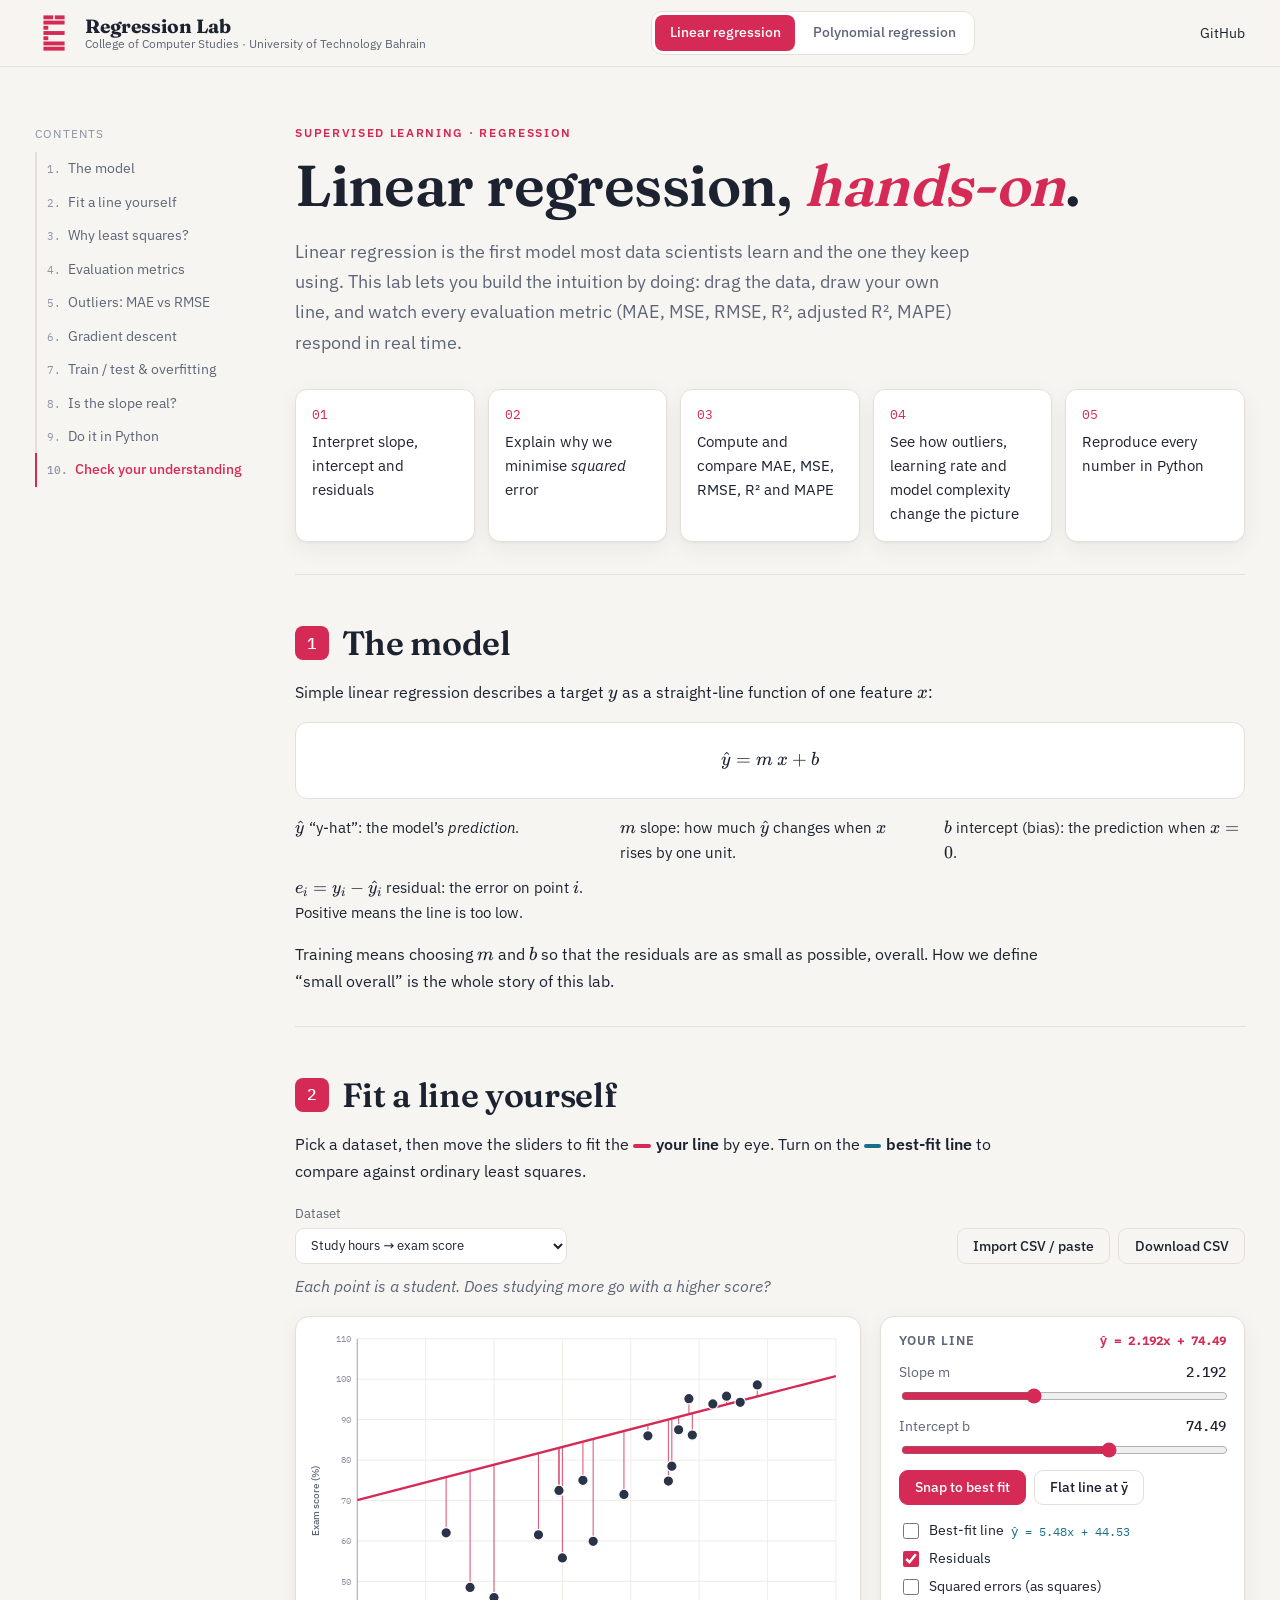
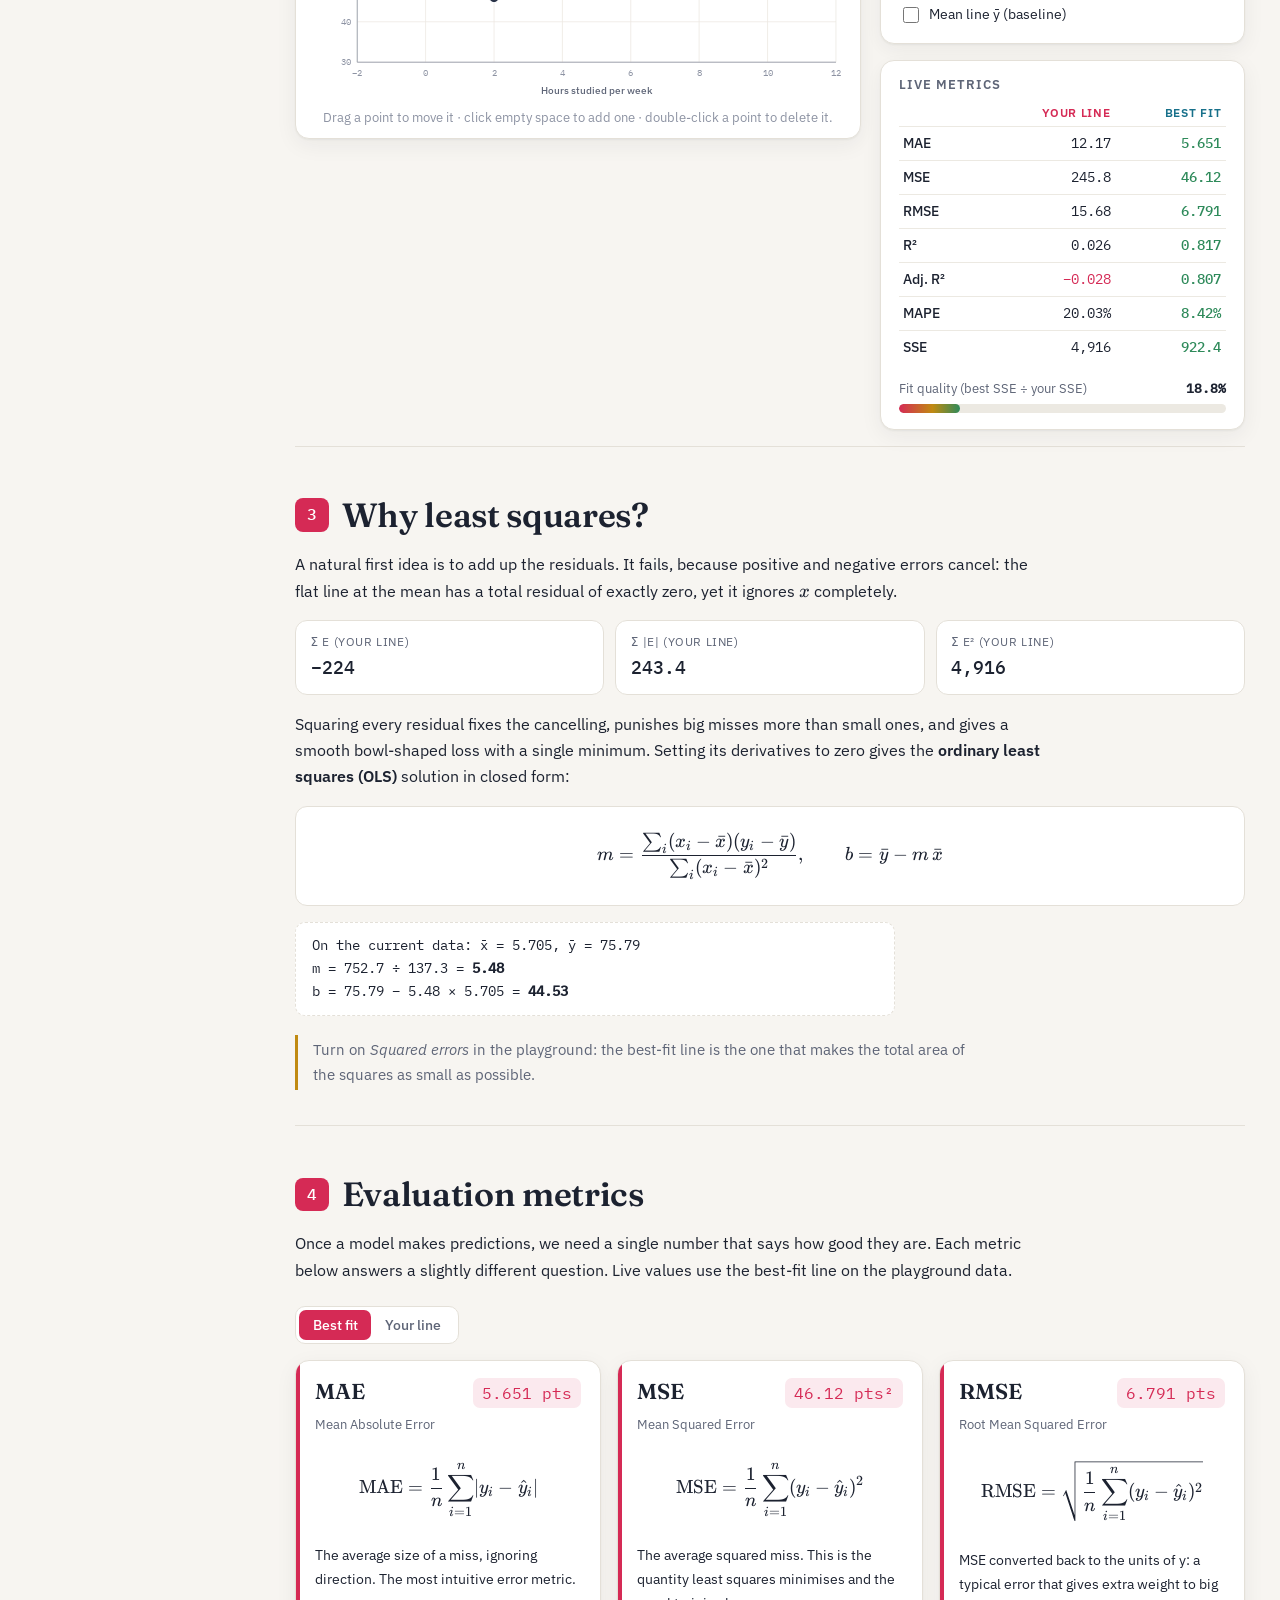
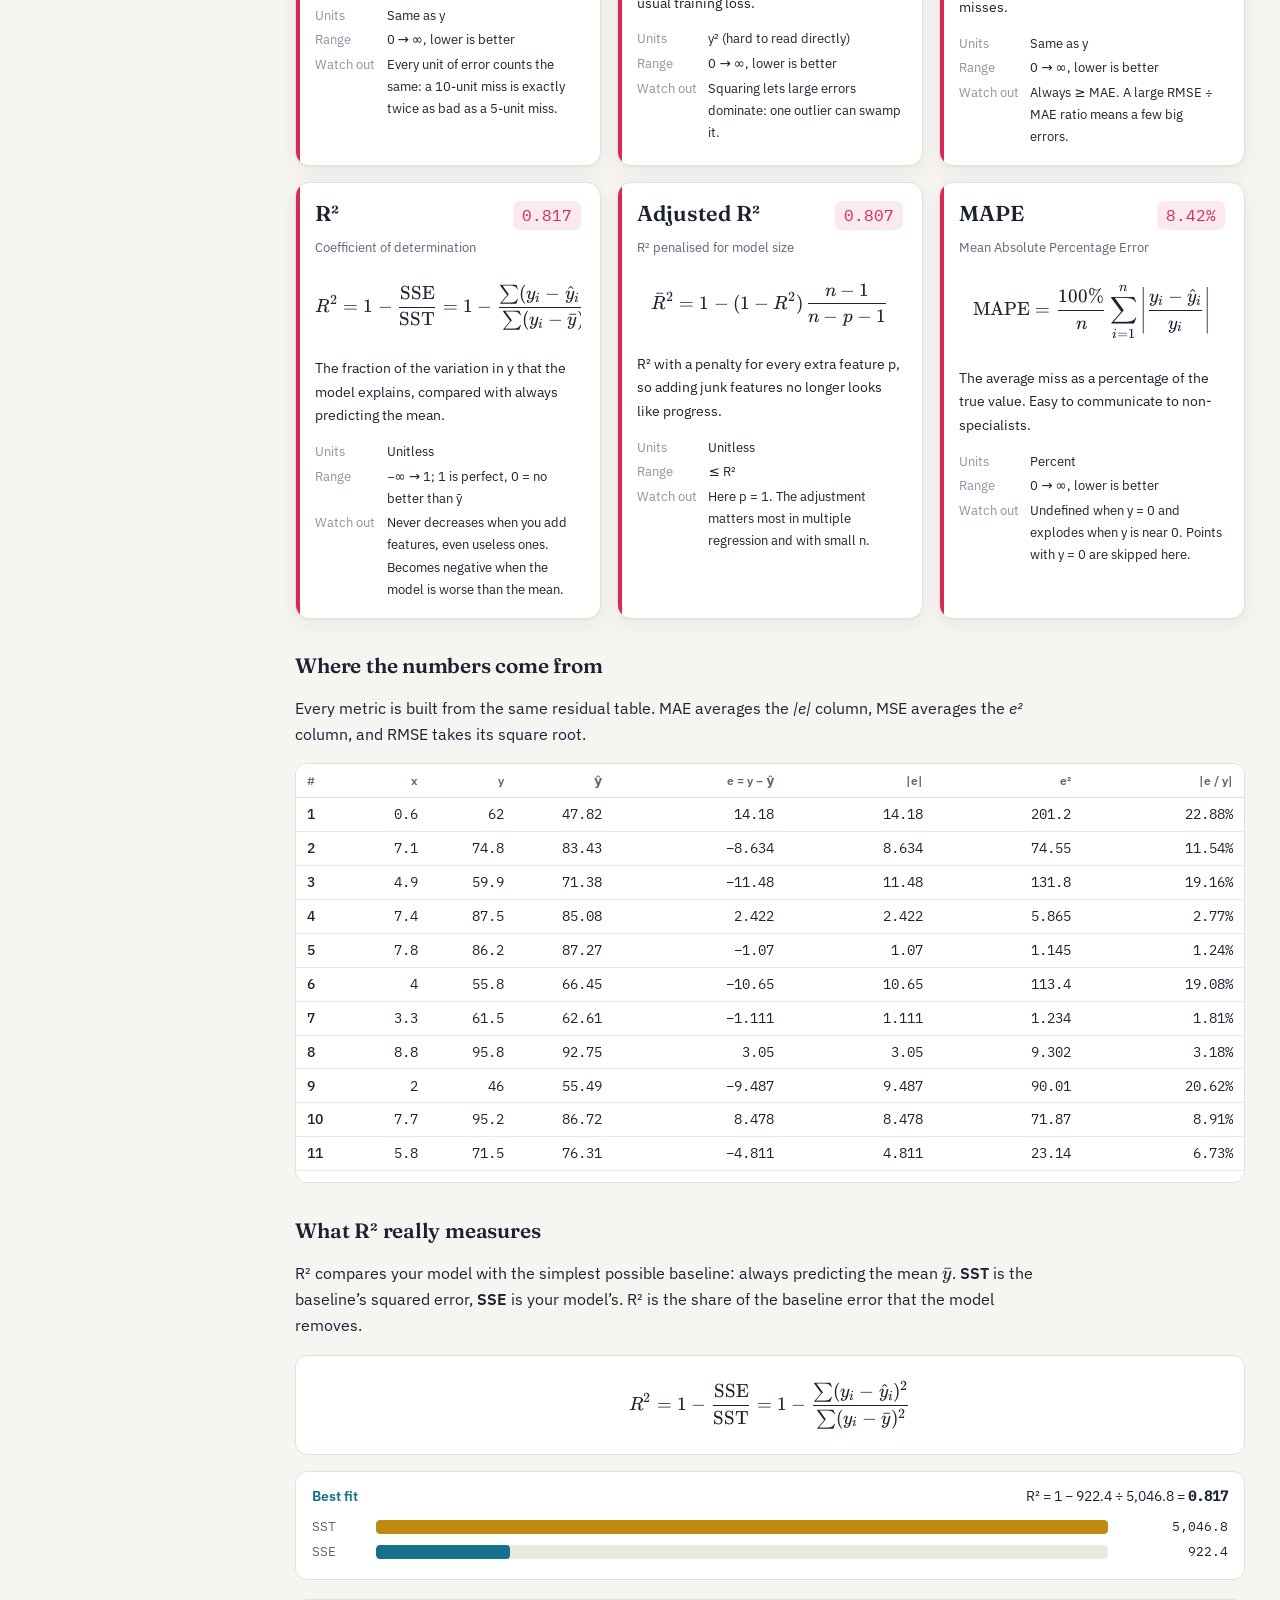
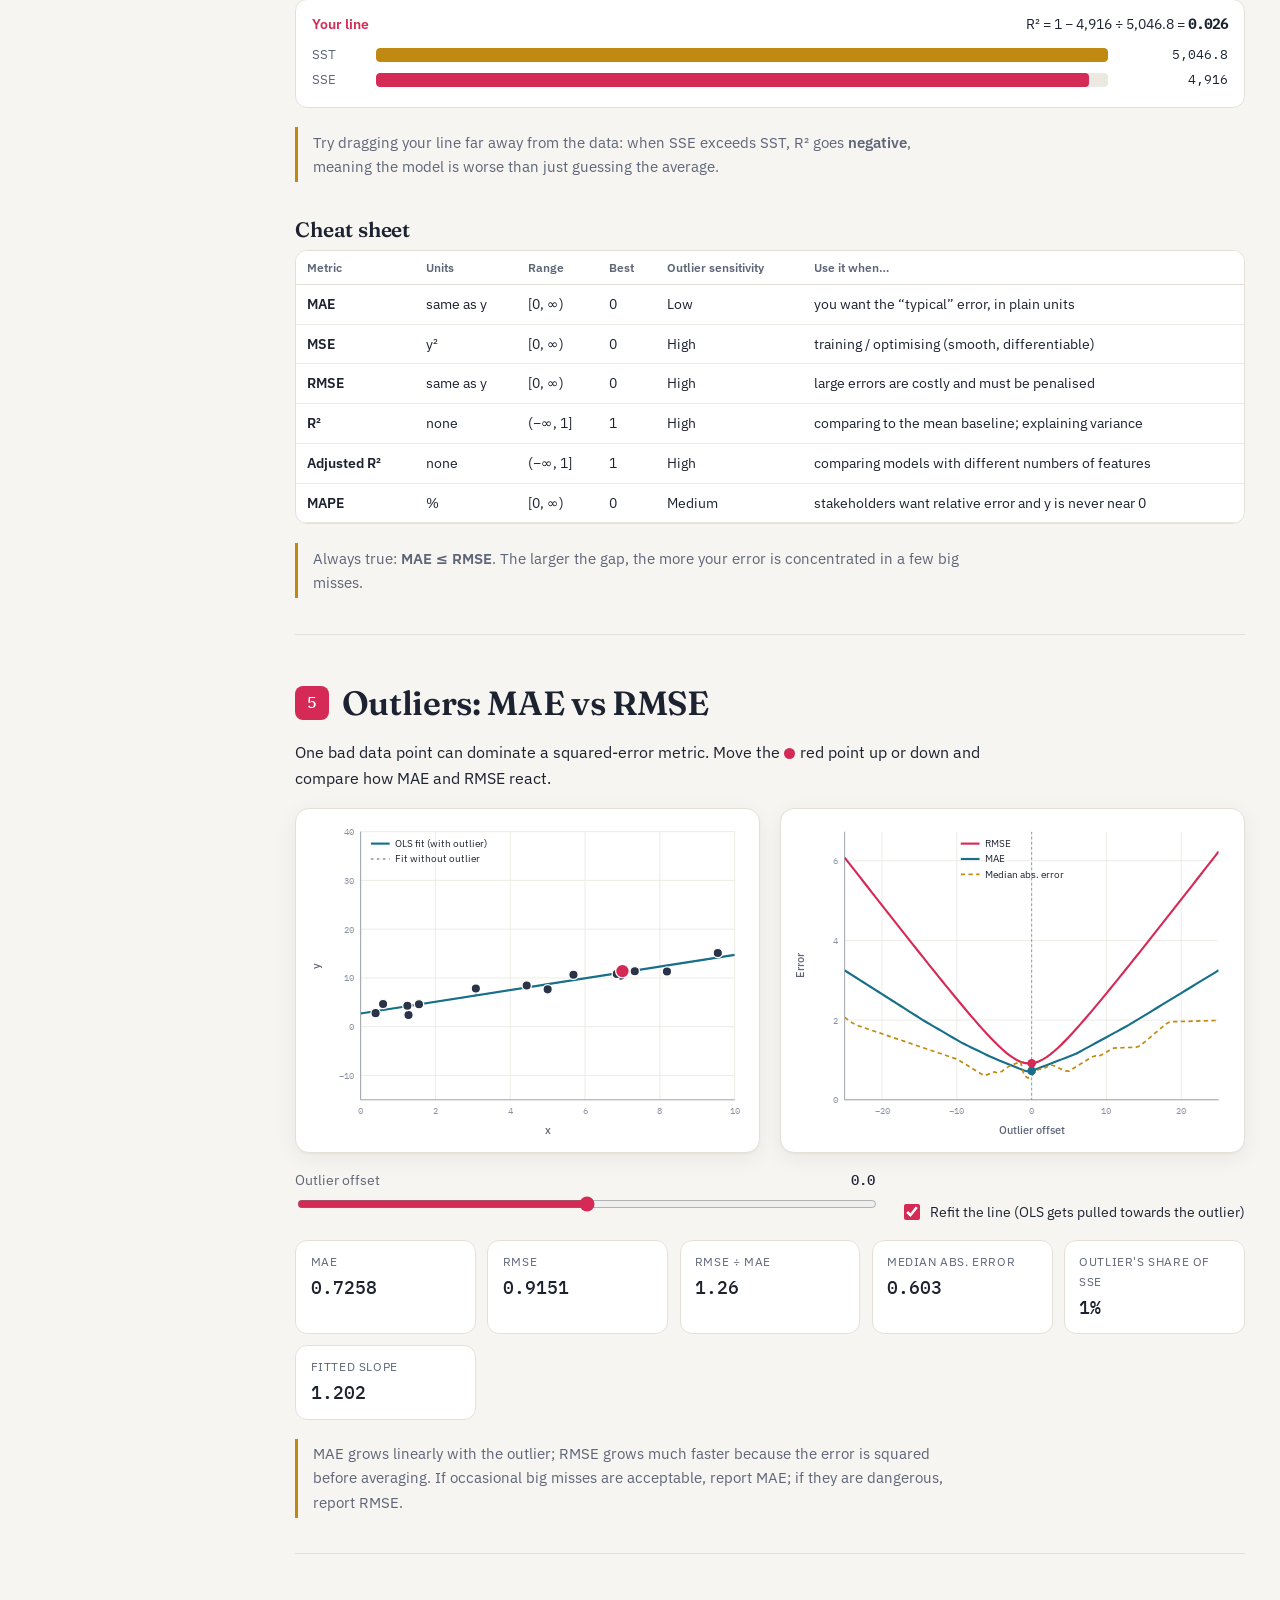
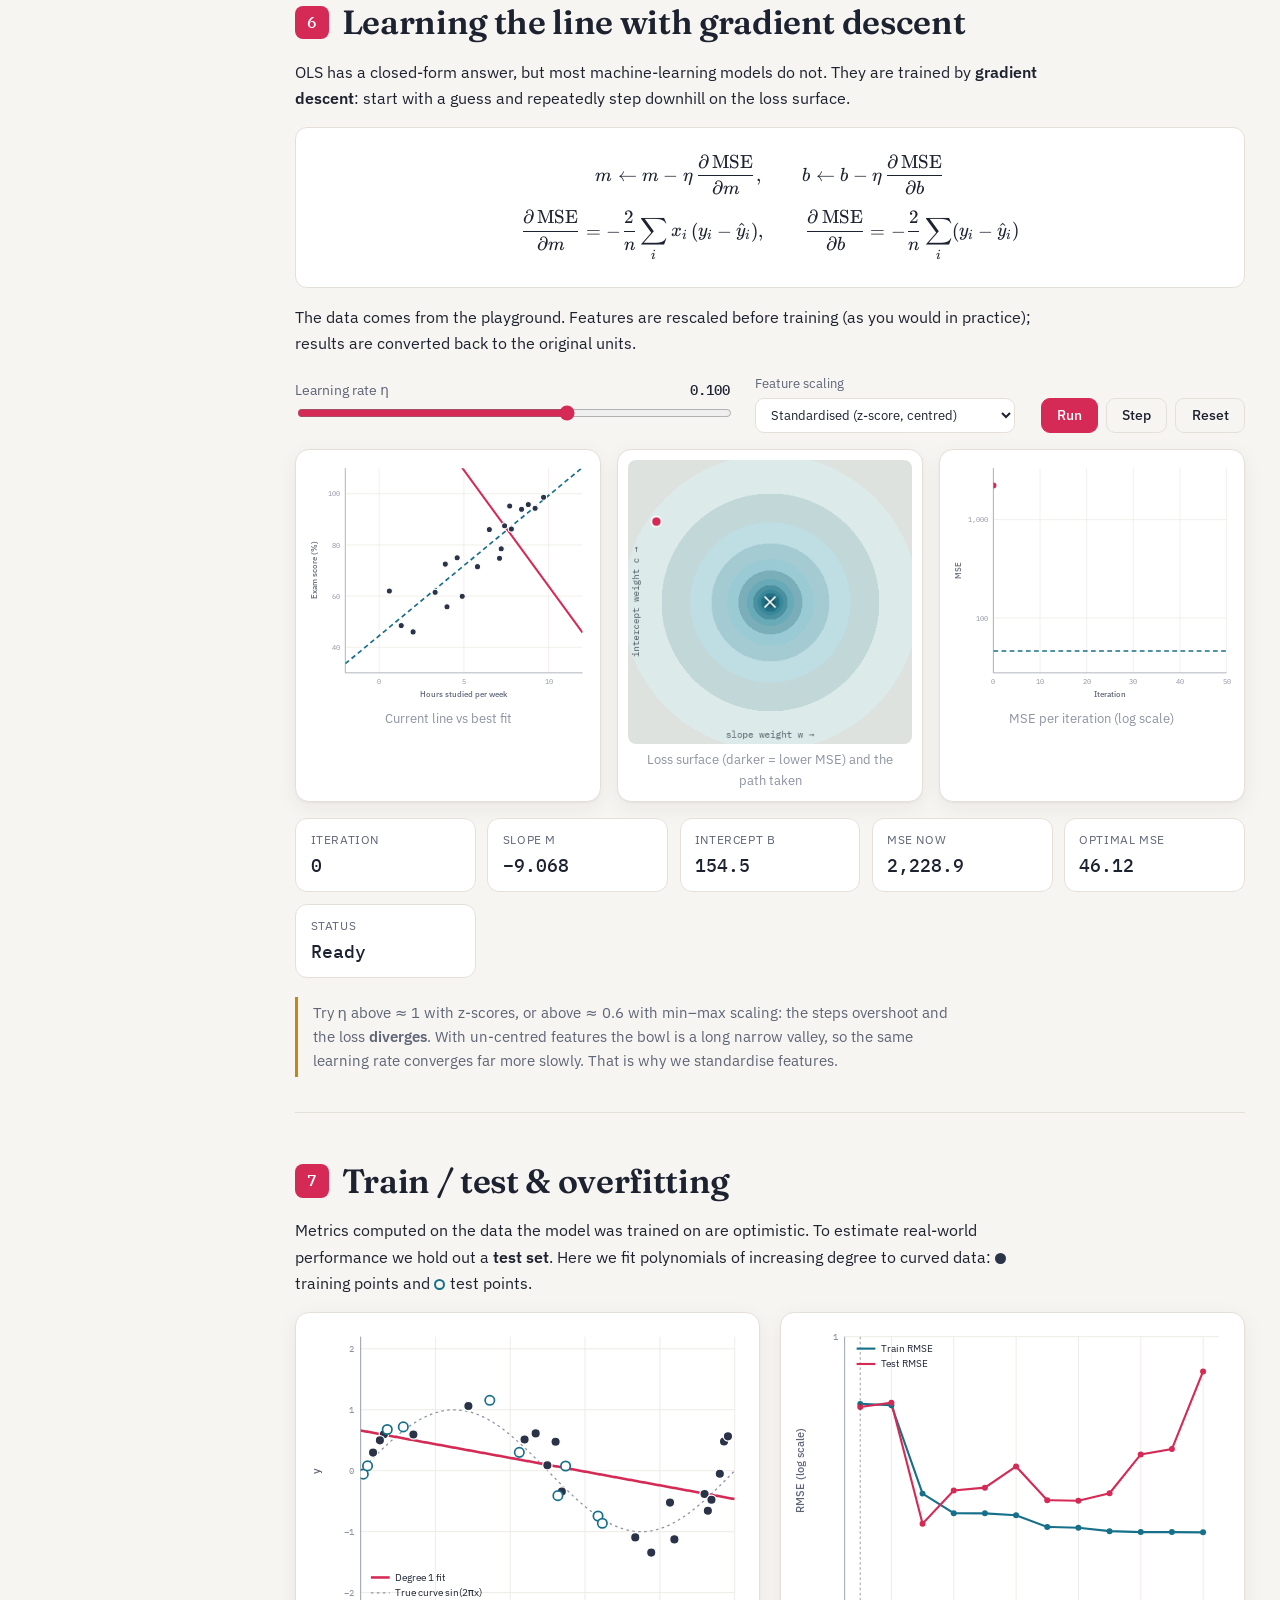
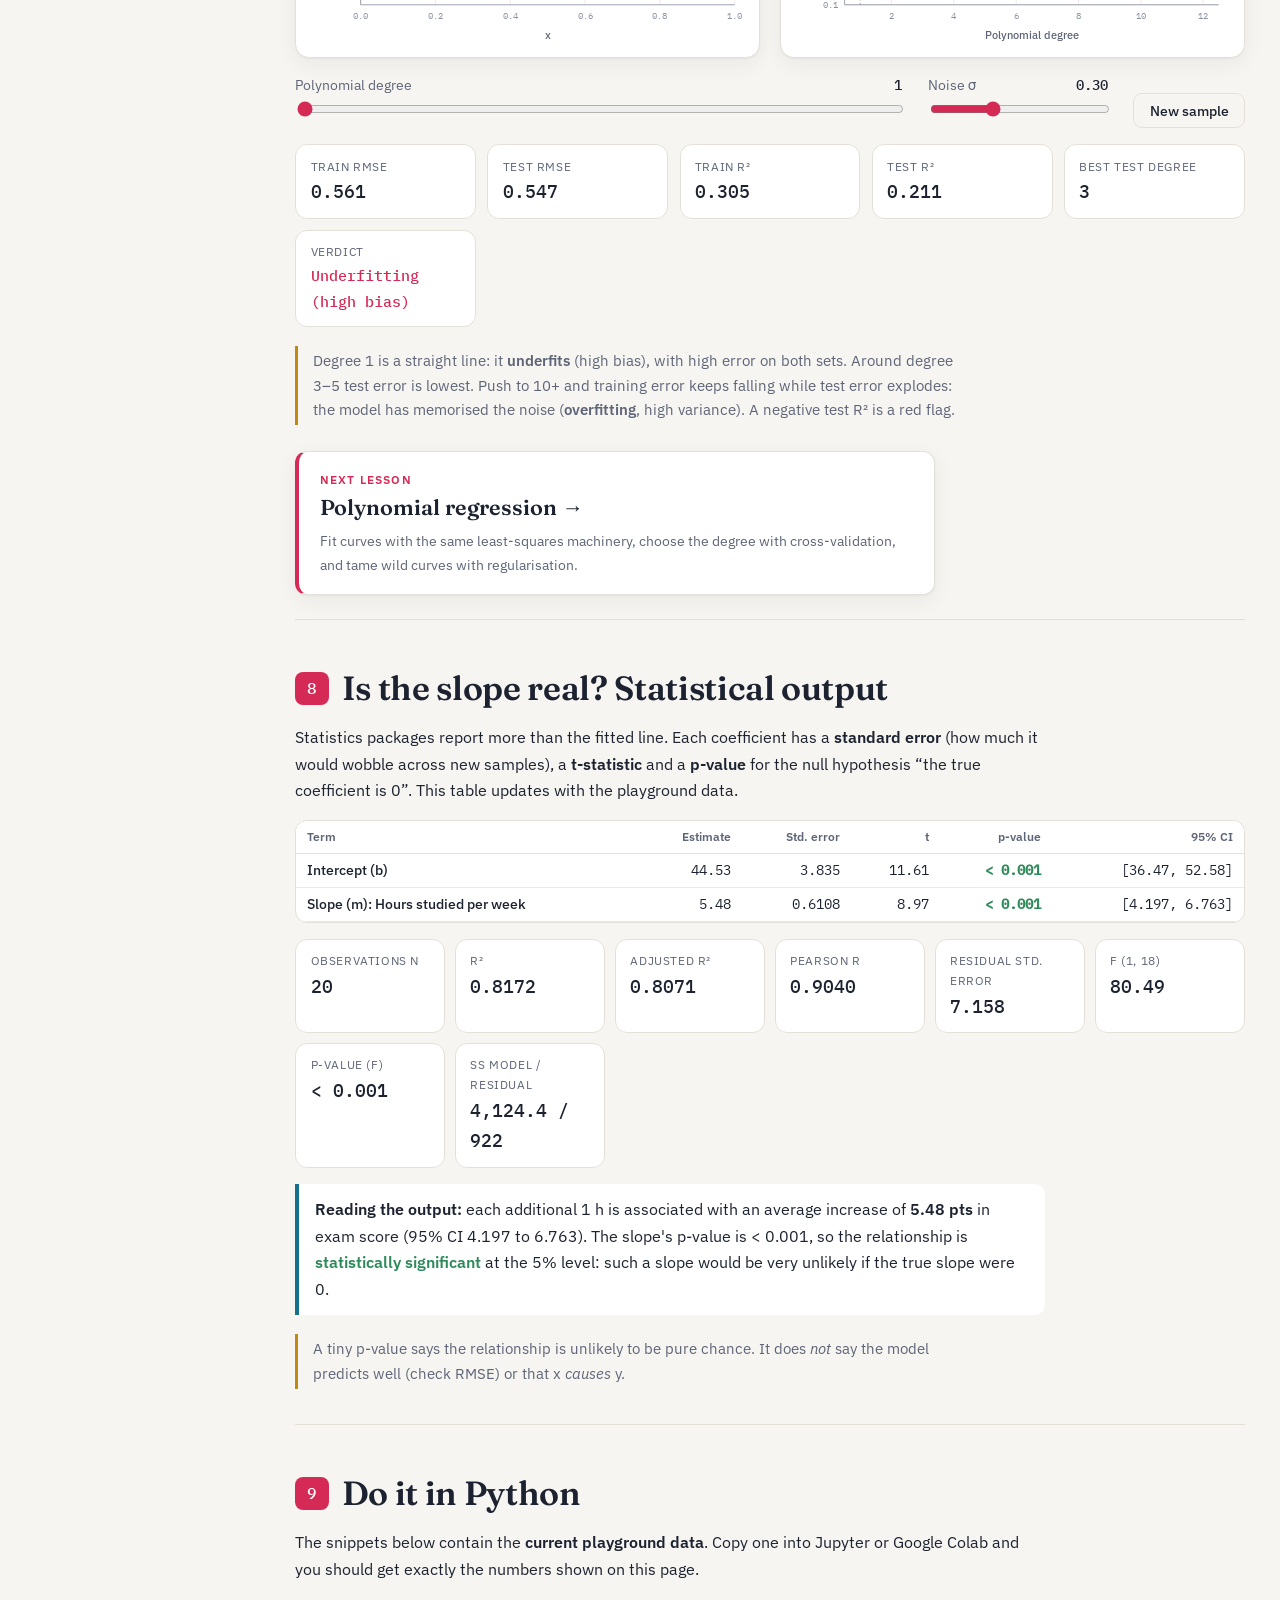
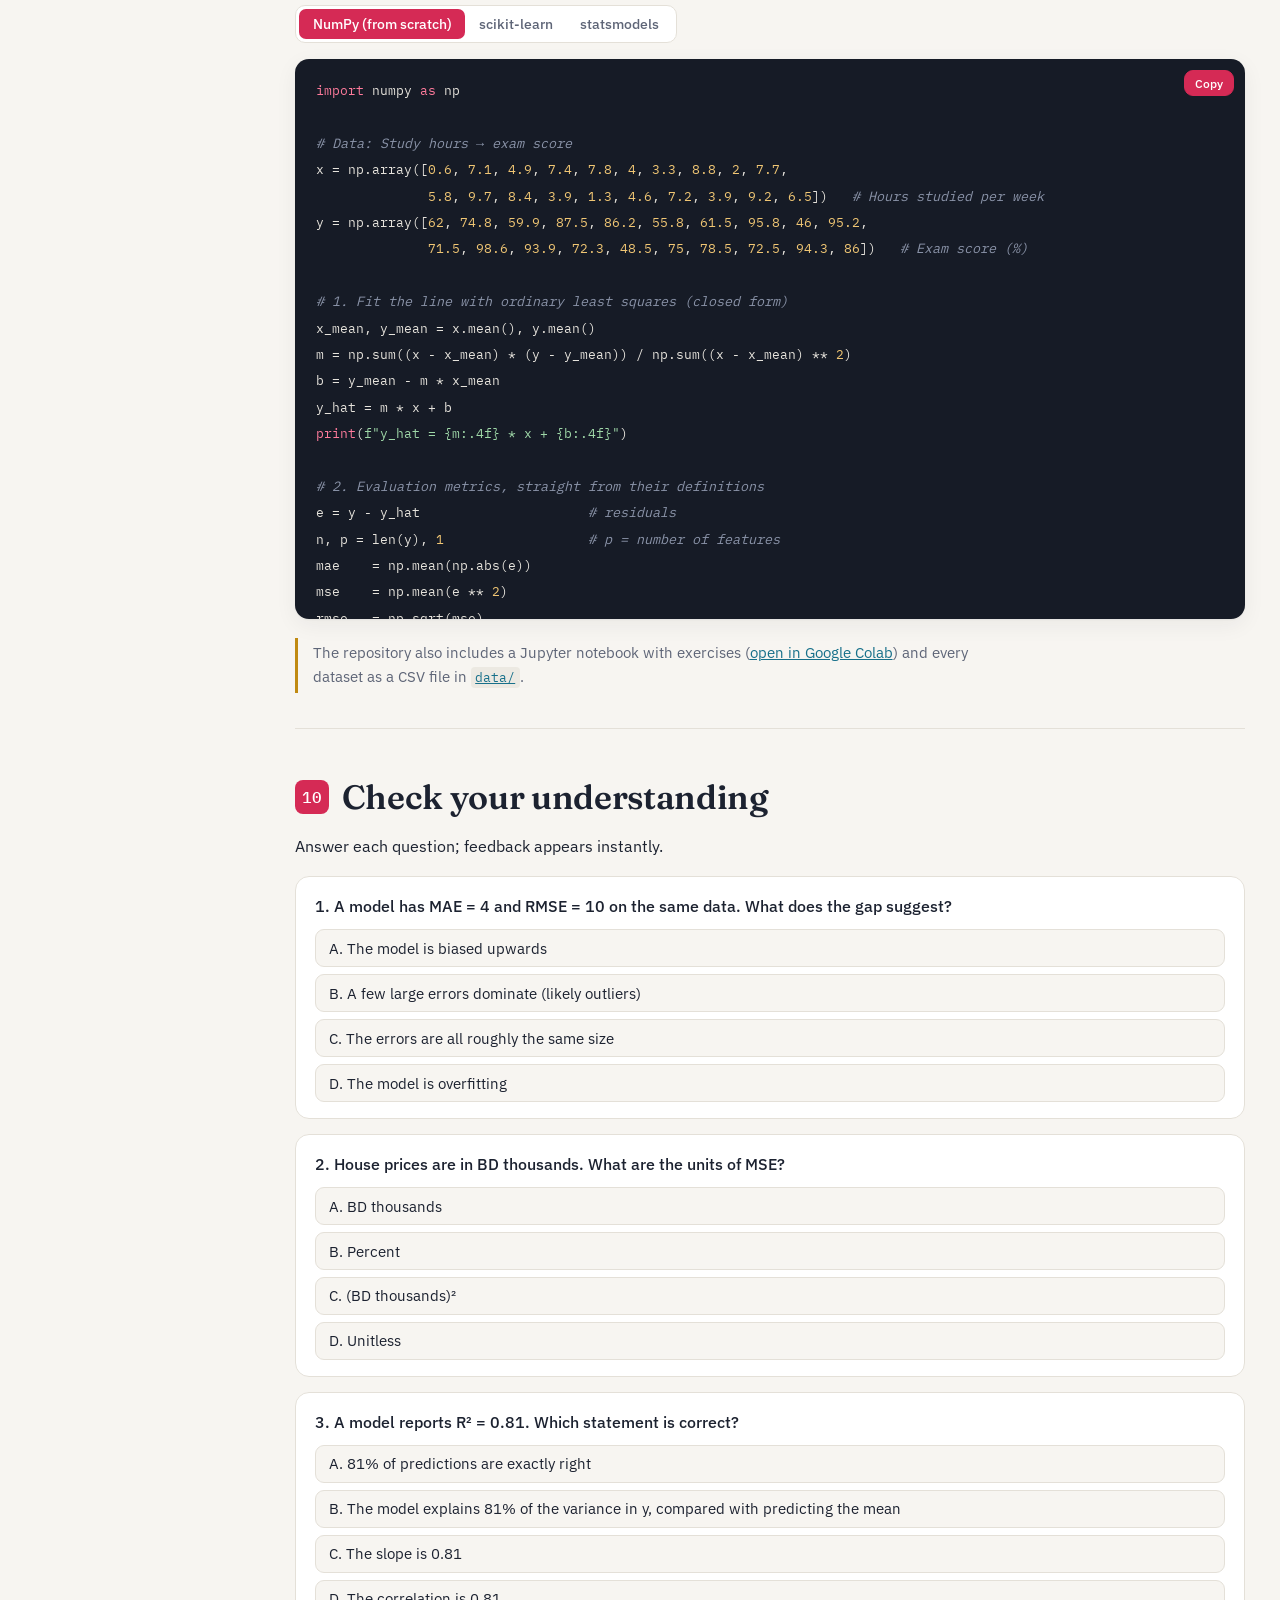
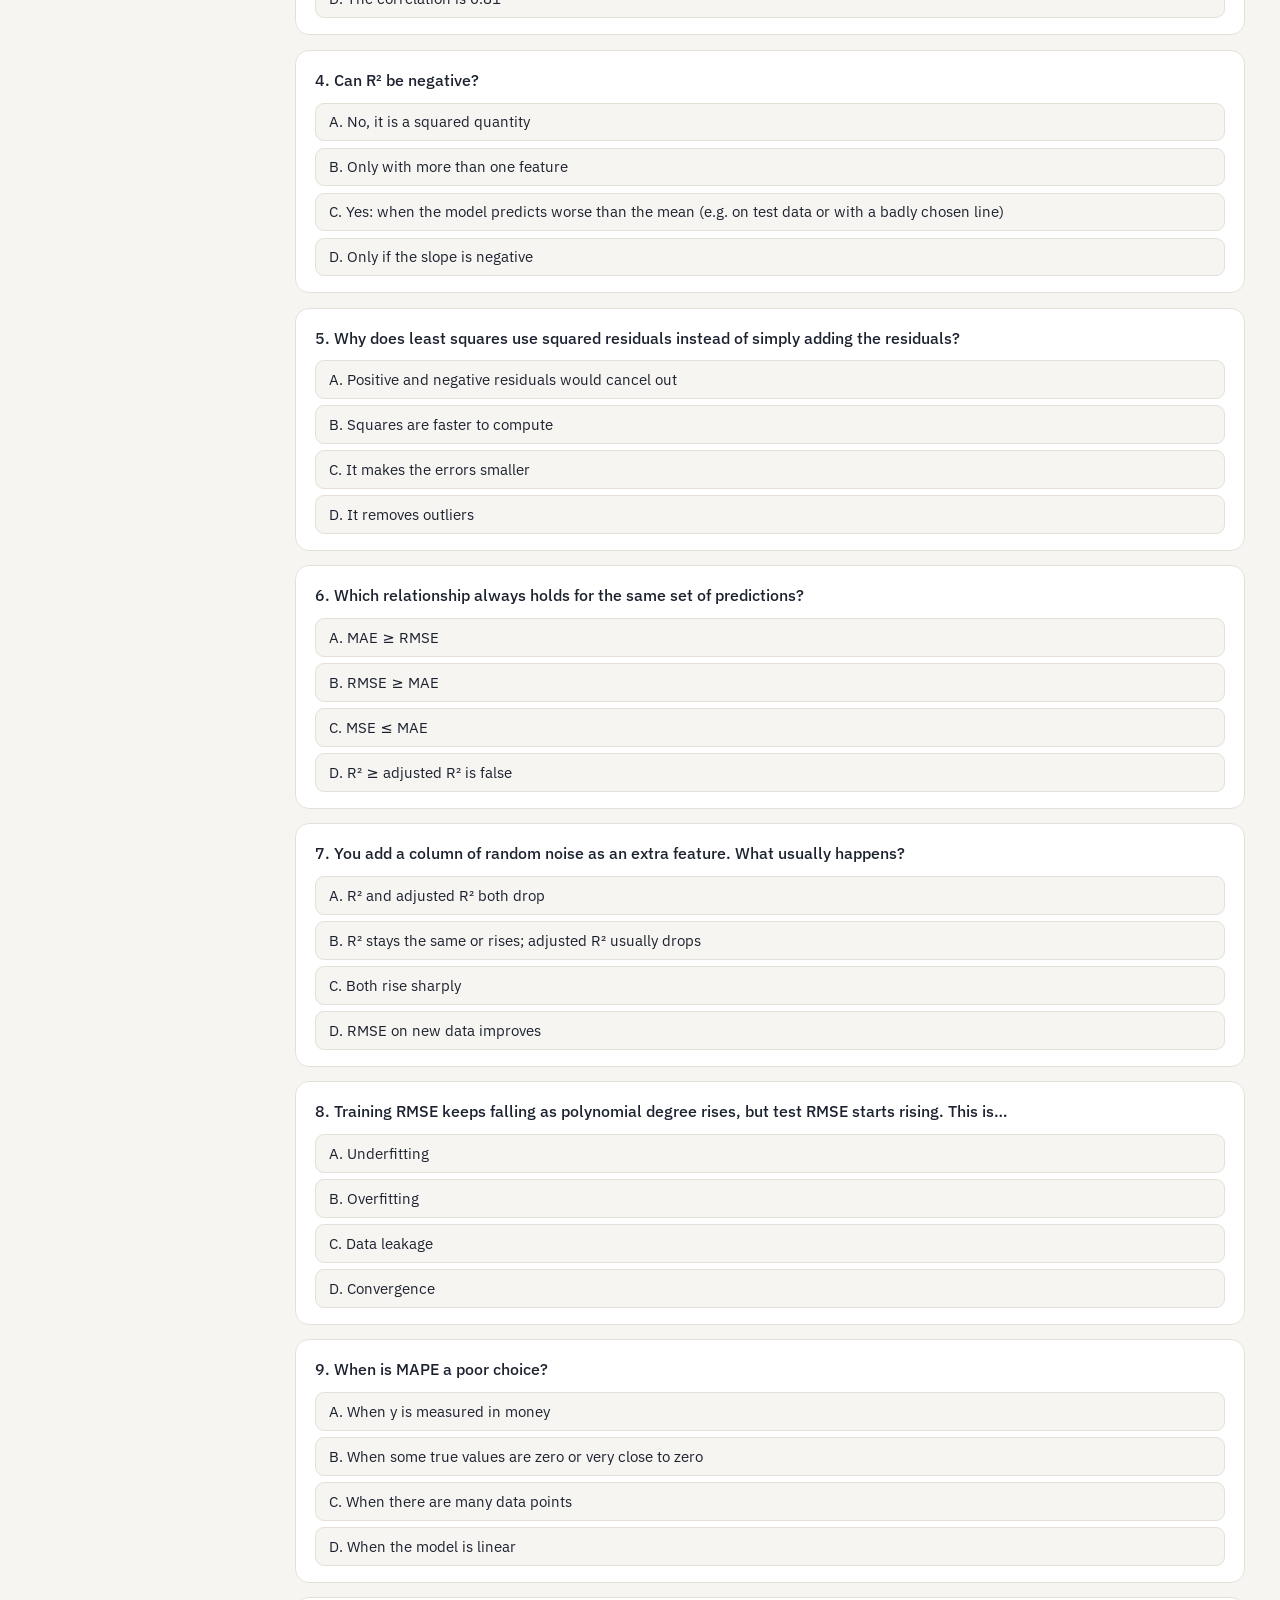
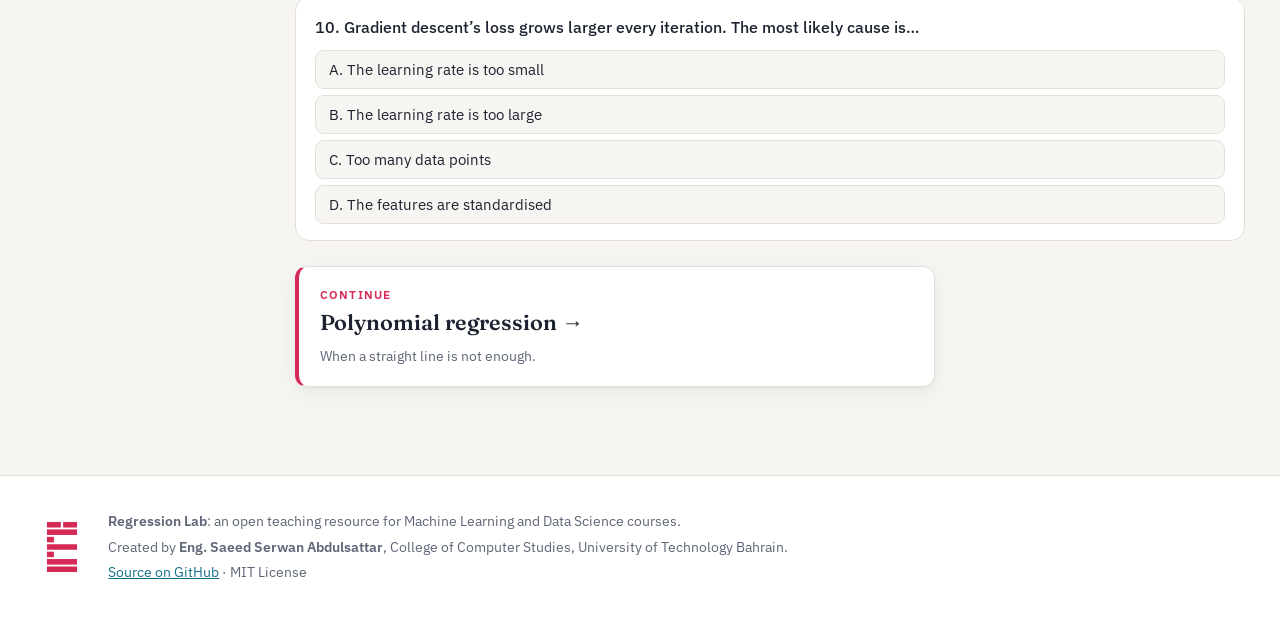
==== commit f49f6429: "Add Lesson 2: polynomial regression New polynomial.html page with lesson tabs in the header: anatomy" ====
--- a/index.html
+++ b/index.html
@@ -4,7 +4,7 @@
   <meta charset="utf-8">
   <meta name="viewport" content="width=device-width, initial-scale=1">
   <title>Regression Lab · Interactive Linear Regression &amp; Evaluation Metrics</title>
-  <meta name="description" content="An interactive, browser-based lab for learning simple linear regression and its evaluation metrics: MAE, MSE, RMSE, R², adjusted R² and MAPE. College of Computer Studies, University of Technology Bahrain.">
+  <meta name="description" content="An interactive, browser-based lab for learning linear regression and its evaluation metrics: MAE, MSE, RMSE, R², adjusted R² and MAPE. College of Computer Studies, University of Technology Bahrain.">
   <meta name="author" content="Eng. Saeed Serwan Abdulsattar">
   <meta property="og:title" content="Regression Lab — Interactive Linear Regression">
   <meta property="og:description" content="Drag the data, fit the line, and watch MAE, MSE, RMSE and R² respond in real time.">
@@ -26,10 +26,11 @@
       <span class="brand-sub">College of Computer Studies · University of Technology Bahrain</span>
     </div>
   </div>
+  <nav class="page-tabs" aria-label="Lessons">
+    <a href="index.html" class="active" aria-current="page">Linear regression</a>
+    <a href="polynomial.html">Polynomial regression</a>
+  </nav>
   <nav class="top-links">
-    <a href="#playground">Playground</a>
-    <a href="#metrics">Metrics</a>
-    <a href="#quiz">Quiz</a>
     <a href="https://github.com/SaeedSerwan/regression" target="_blank" rel="noopener">GitHub</a>
   </nav>
 </header>
@@ -290,6 +291,11 @@
       </div>
       <div class="callout-row" id="of-stats"></div>
       <p class="note">Degree 1 is a straight line: it <strong>underfits</strong> (high bias), with high error on both sets. Around degree 3–5 test error is lowest. Push to 10+ and training error keeps falling while test error explodes: the model has memorised the noise (<strong>overfitting</strong>, high variance). A negative test R² is a red flag.</p>
+      <a class="next-card" href="polynomial.html">
+        <span class="next-eyebrow">Next lesson</span>
+        <span class="next-title">Polynomial regression →</span>
+        <span class="next-text">Fit curves with the same least-squares machinery, choose the degree with cross-validation, and tame wild curves with regularisation.</span>
+      </a>
     </section>
 
     <!-- ======================================================= 8 · INFERENCE -->
@@ -324,6 +330,11 @@
       <p>Answer each question; feedback appears instantly.</p>
       <div id="quiz-box"></div>
       <div class="quiz-score" id="quiz-score"></div>
+      <a class="next-card" href="polynomial.html">
+        <span class="next-eyebrow">Continue</span>
+        <span class="next-title">Polynomial regression →</span>
+        <span class="next-text">When a straight line is not enough.</span>
+      </a>
     </section>
   </main>
 </div>
@@ -344,6 +355,7 @@
 <script src="assets/vendor/katex/katex.min.js"></script>
 <script src="assets/vendor/katex/auto-render.min.js"></script>
 <script src="assets/js/core.js"></script>
+<script src="assets/js/ui.js"></script>
 <script src="assets/js/app.js"></script>
 </body>
 </html>
--- a/assets/css/style.css
+++ b/assets/css/style.css
@@ -81,6 +81,15 @@
 .brand-text { display: flex; flex-direction: column; line-height: 1.15; }
 .brand-title { font-family: var(--font-head); font-weight: 700; font-size: 1.2rem; }
 .brand-sub { font-size: .75rem; color: var(--muted); }
+.page-tabs { display: flex; gap: 4px; background: var(--card); border: 1px solid var(--line); border-radius: 11px; padding: 3px; }
+.page-tabs a { font-size: .88rem; font-weight: 500; color: var(--muted); text-decoration: none; padding: .38rem .9rem; border-radius: 8px; white-space: nowrap; }
+.page-tabs a:hover { color: var(--ink); }
+.page-tabs a.active { background: var(--utb); color: #fff; }
+.next-card { display: block; margin: 1.6rem 0 .5rem; padding: 1.1rem 1.3rem; border: 1px solid var(--line); border-left: 4px solid var(--utb); border-radius: 12px; background: var(--card); text-decoration: none; color: var(--ink); box-shadow: var(--shadow); max-width: 640px; transition: transform .12s, border-color .12s; }
+.next-card:hover { transform: translateY(-2px); border-color: var(--utb); }
+.next-eyebrow { display: block; font-size: .72rem; text-transform: uppercase; letter-spacing: .1em; color: var(--utb); font-weight: 600; }
+.next-title { display: block; font-family: var(--font-head); font-size: 1.35rem; font-weight: 600; margin: .1rem 0 .2rem; }
+.next-text { display: block; font-size: .9rem; color: var(--muted); }
 .top-links { display: flex; gap: 1.2rem; font-size: .9rem; }
 .top-links a { color: var(--ink); text-decoration: none; }
 .top-links a:hover { color: var(--utb); }
@@ -314,10 +323,47 @@
   .layout { grid-template-columns: 1fr; }
   .toc { display: none; }
   .pg-grid, .two-col, .gd-grid { grid-template-columns: 1fr; }
-  .top-links a:not(:last-child) { display: none; }
+  .top-links { display: none; }
+}
+@media (max-width: 720px) {
+  .site-header { flex-wrap: wrap; row-gap: .5rem; }
+  .page-tabs { order: 3; width: 100%; }
+  .page-tabs a { flex: 1; text-align: center; padding: .38rem .4rem; }
 }
 @media (max-width: 520px) {
   .brand-sub { display: none; }
   select { min-width: 0; width: 100%; }
   .toolbar > * { width: 100%; }
 }
+
+/* ------------------------------------------------------ polynomial lesson */
+a.brand { color: inherit; text-decoration: none; }
+.stack { display: grid; gap: 1rem; }
+.poly-eq { font-family: var(--font-mono); font-size: .86rem; color: var(--user); background: var(--hl); border-radius: 8px; padding: .5rem .7rem; margin: .2rem 0 .4rem; word-break: break-word; line-height: 1.5; }
+.poly-eq:empty { display: none; }
+.tiny { font-size: .8rem; color: var(--muted); margin: .6rem 0 0; }
+.swatch.shade { background: color-mix(in srgb, var(--fit) 18%, transparent); border: 1px dashed var(--fit); height: .8em; width: 1.4em; }
+.facts { display: grid; grid-template-columns: auto 1fr; gap: .35rem .9rem; margin: 0; font-size: .9rem; }
+.facts dt { color: var(--faint); }
+.facts dd { margin: 0; }
+.metric-table tr.cv-row td { border-top: 2px solid var(--line); font-weight: 500; }
+.resid-table .ycol { border-left: 2px solid var(--line); color: var(--fit); }
+.plot .data-band { fill: color-mix(in srgb, var(--fit) 10%, transparent); stroke: var(--fit); stroke-dasharray: 4 4; stroke-opacity: .5; }
+.plot .band-label { font-size: 11.5px; fill: var(--fit); }
+.plot .best-ring { fill: none; stroke: var(--good); stroke-width: 2.5; }
+.folds { display: grid; gap: 6px; max-width: 520px; margin: 1.2rem 0; font-size: .8rem; color: var(--muted); }
+.fold-row { display: grid; grid-template-columns: 70px repeat(5, 1fr); gap: 4px; align-items: center; }
+.fold-row i, .fold-key i { display: block; height: 18px; border-radius: 4px; background: color-mix(in srgb, var(--fit) 30%, var(--card)); }
+.fold-row i.test, .fold-key i.test { background: var(--user); }
+.fold-key { display: flex; align-items: center; gap: .4rem; margin-top: .2rem; }
+.fold-key i { width: 22px; height: 12px; display: inline-block; }
+.fold-key i.test { margin-left: .8rem; }
+.coef-bars { display: grid; grid-template-columns: repeat(auto-fill, minmax(260px, 1fr)); gap: .45rem 1.4rem; background: var(--card); border: 1px solid var(--line); border-radius: 12px; padding: .9rem 1rem; }
+.cbar { display: grid; grid-template-columns: 34px 1fr 78px; align-items: center; gap: .6rem; font-size: .78rem; }
+.cbar .lab { font-family: var(--font-mono); color: var(--muted); }
+.cbar .tracks { display: grid; gap: 3px; }
+.cbar .track { height: 8px; background: var(--grid); border-radius: 3px; overflow: hidden; }
+.cbar .fill { height: 100%; border-radius: 3px; transition: width .15s; }
+.cbar .fill.fit { background: var(--fit); }
+.cbar .fill.user { background: var(--user); }
+.cbar .val { font-family: var(--font-mono); font-size: .7rem; text-align: right; line-height: 1.25; color: var(--muted); }
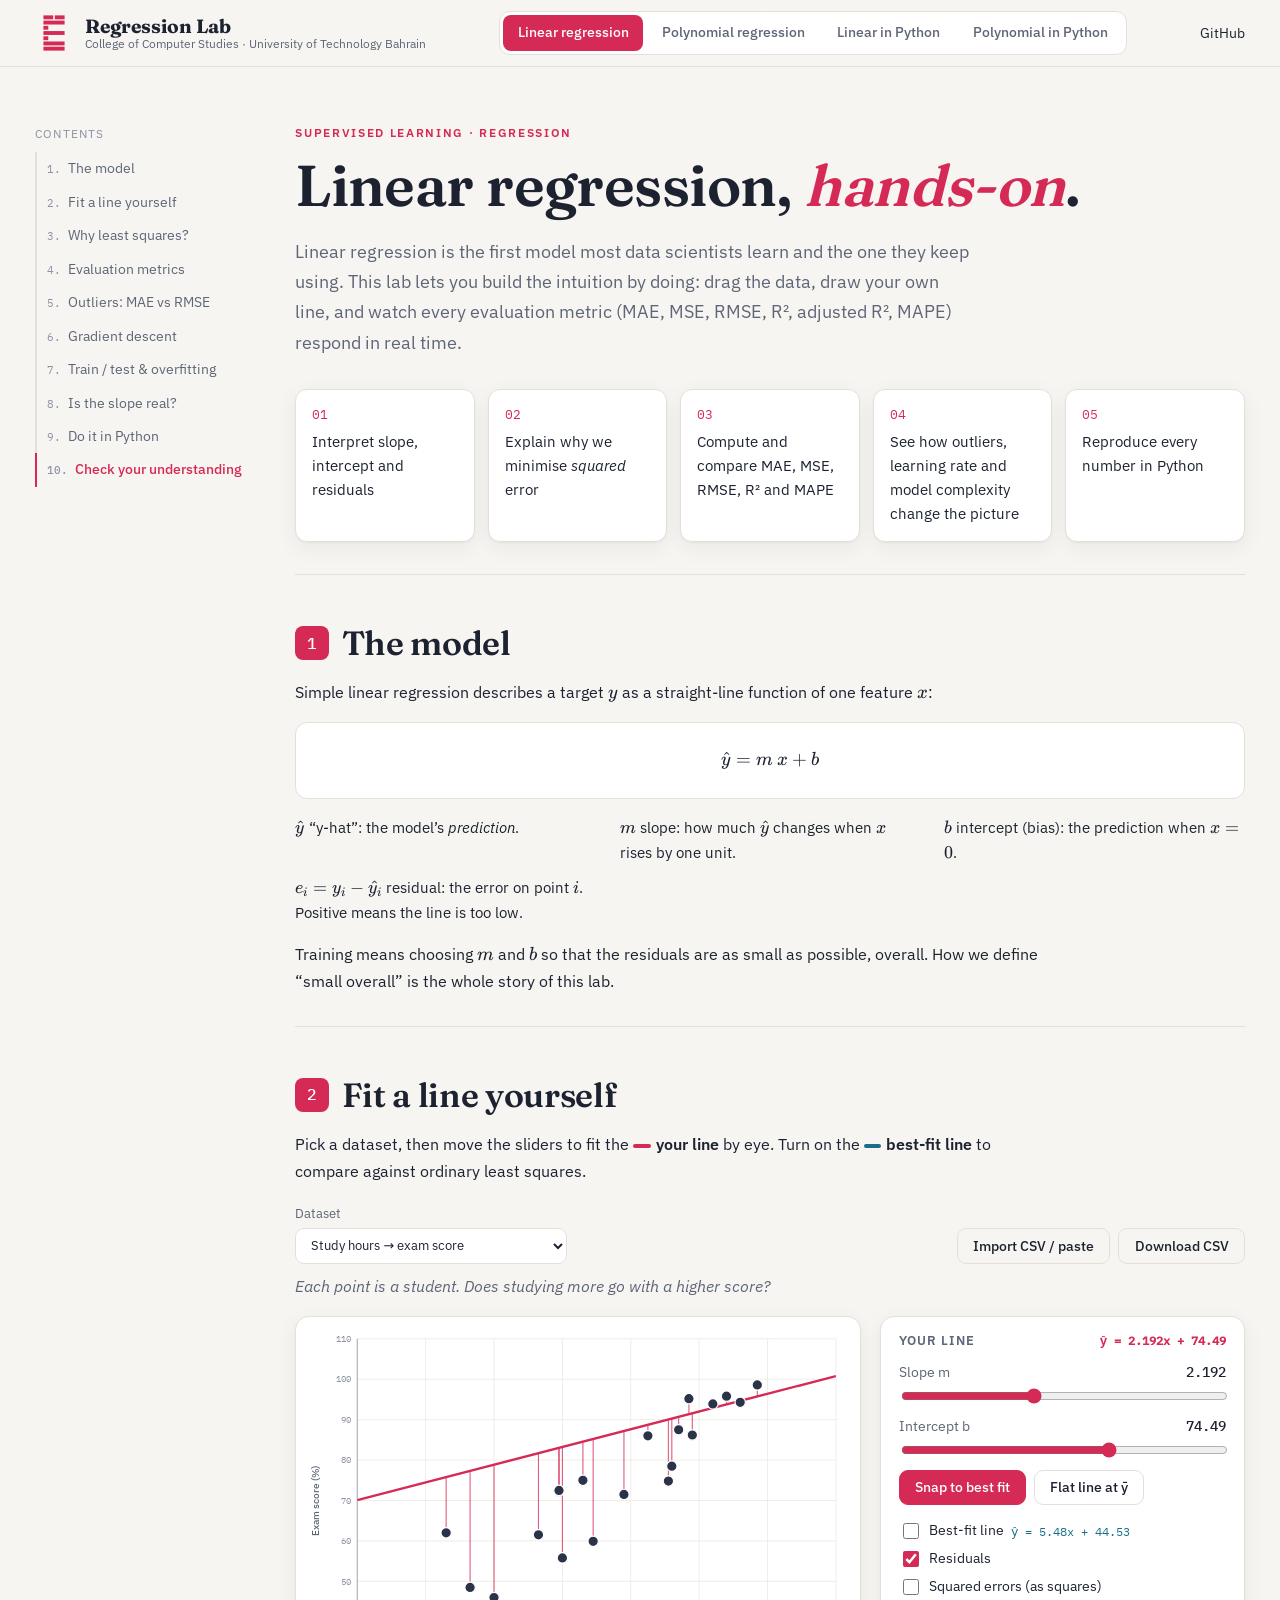
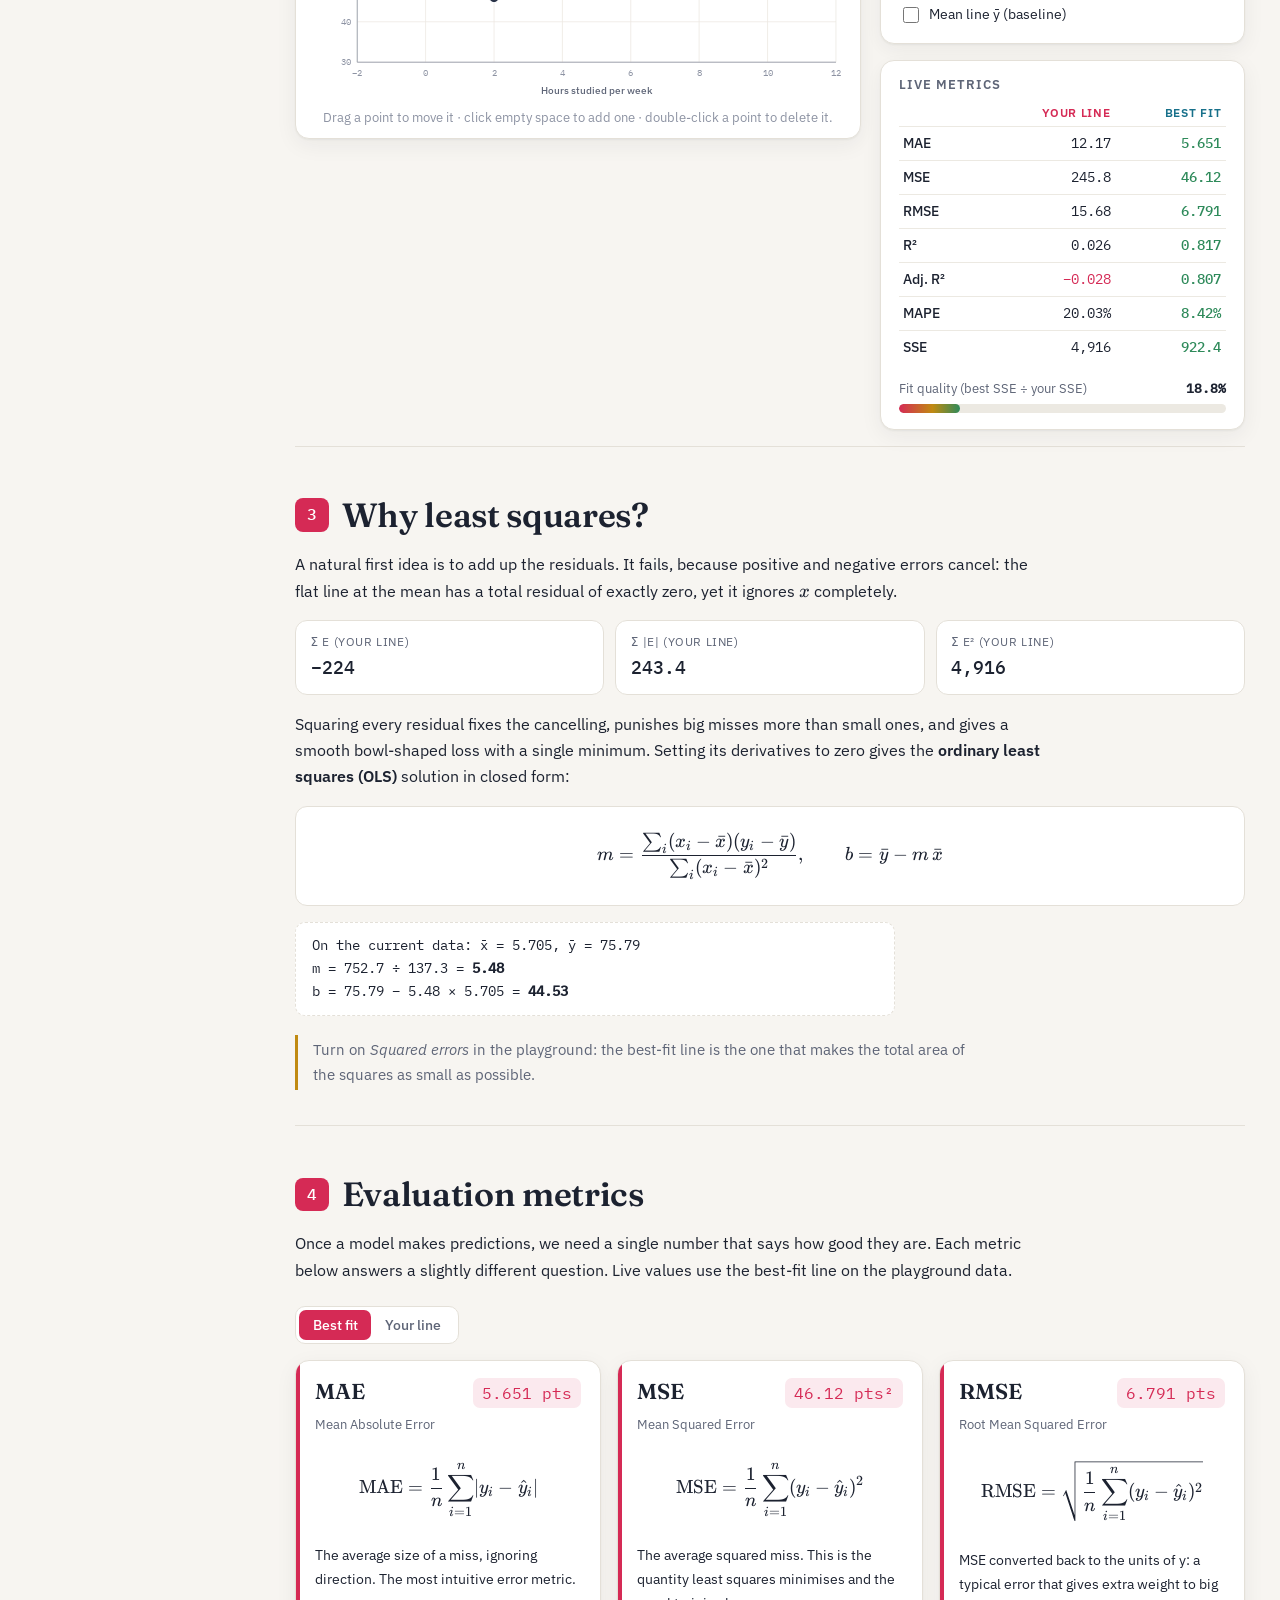
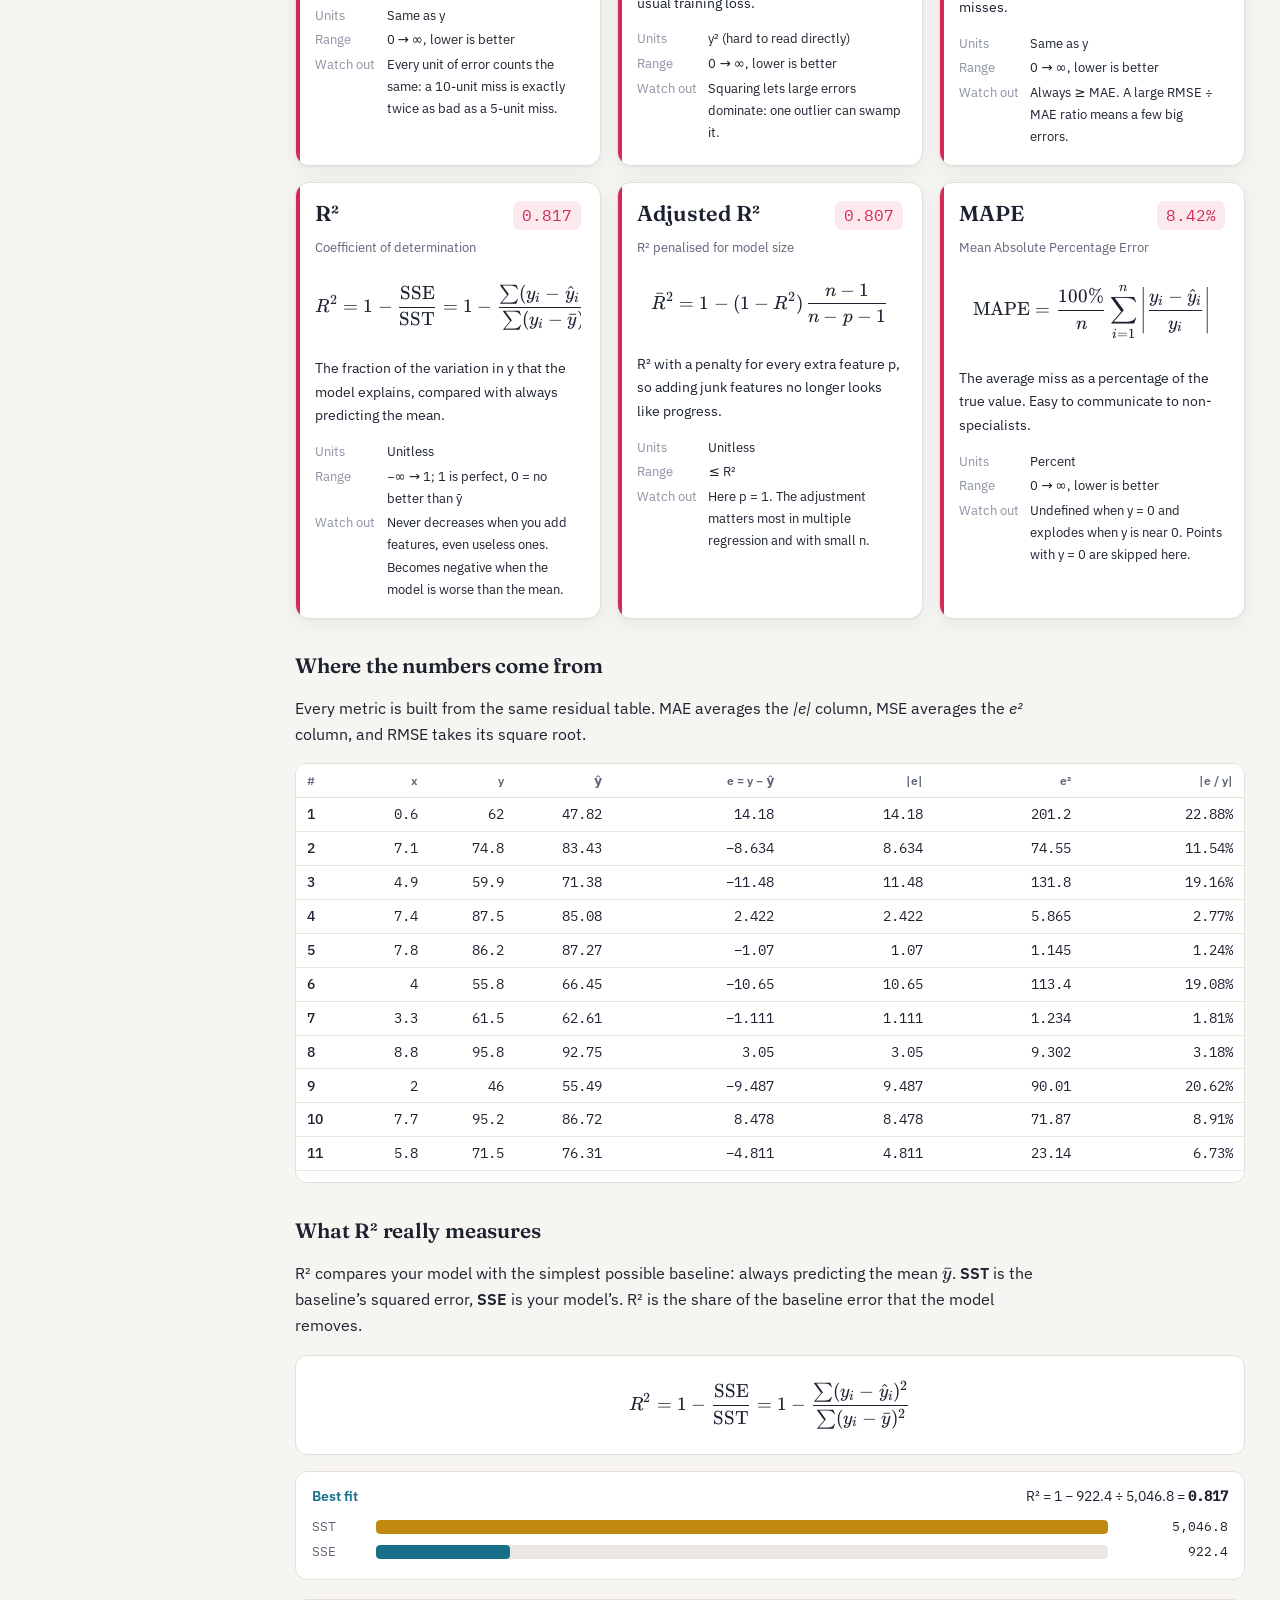
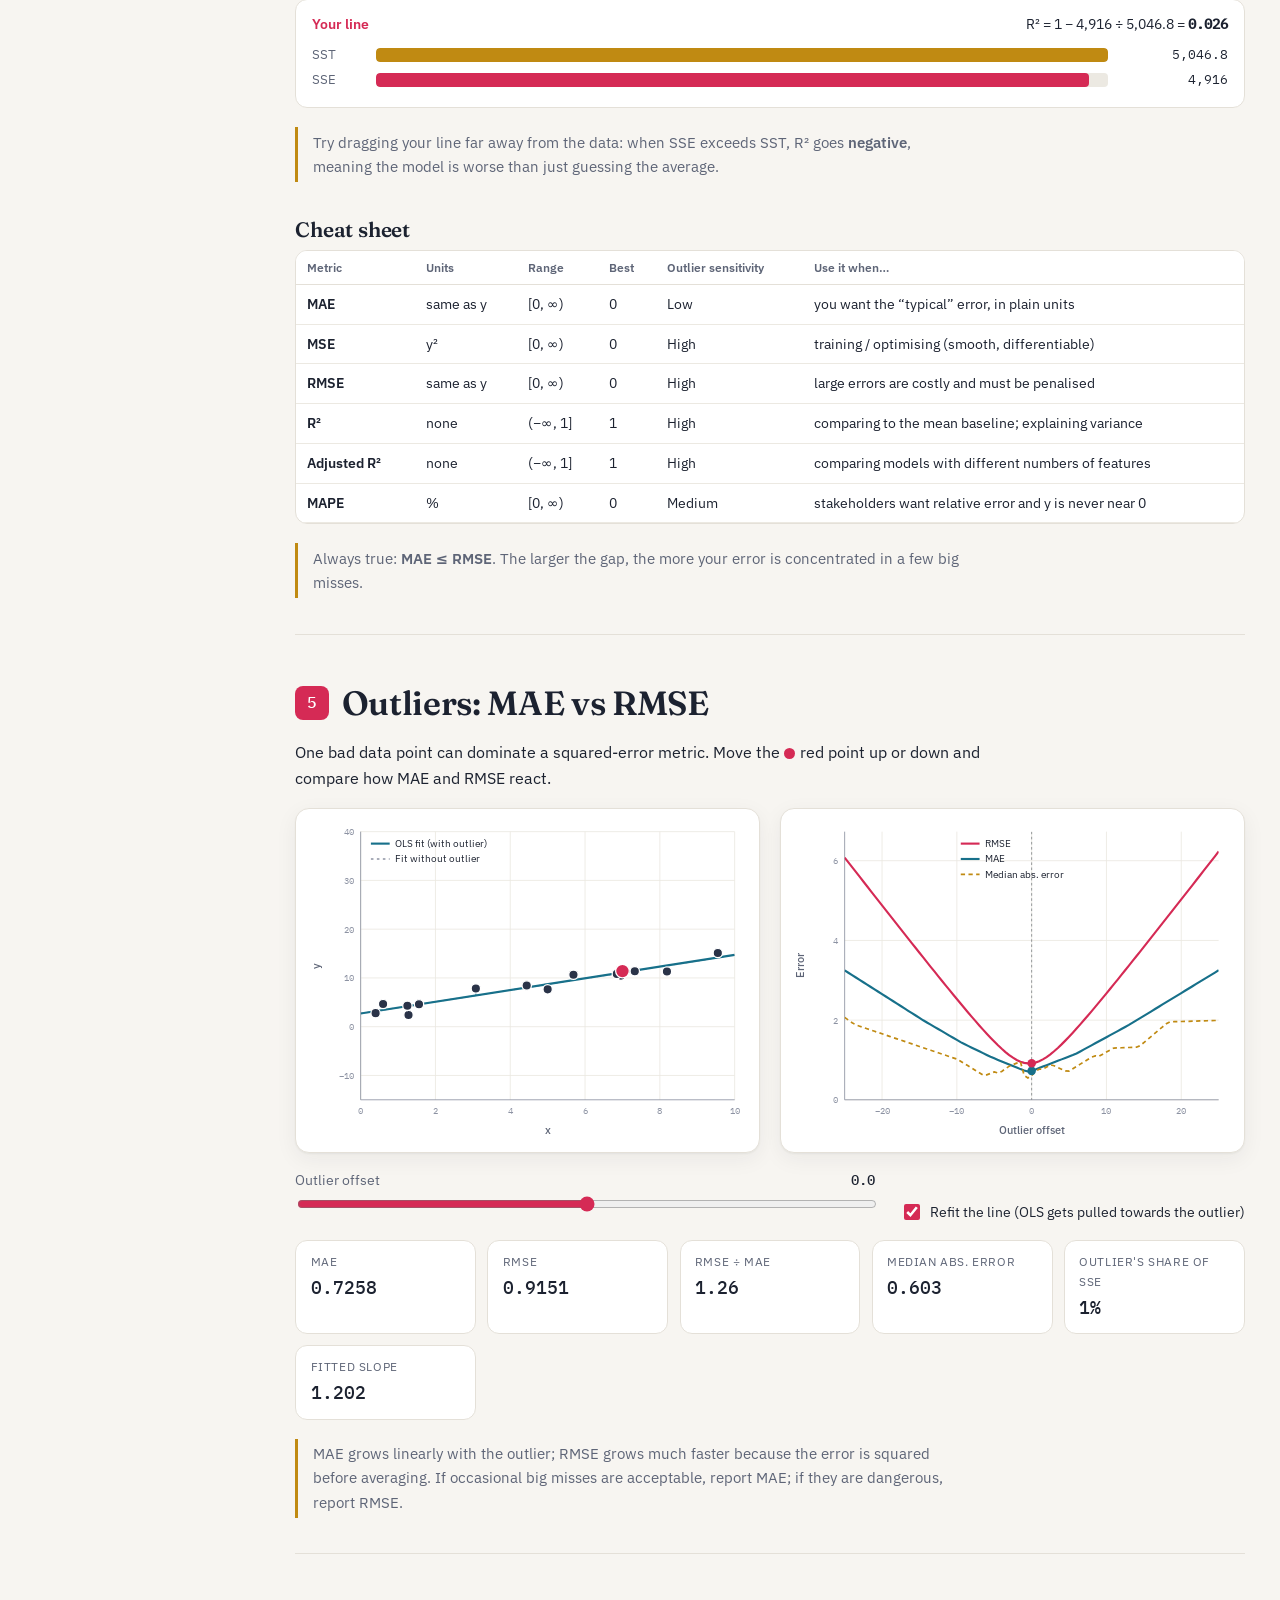
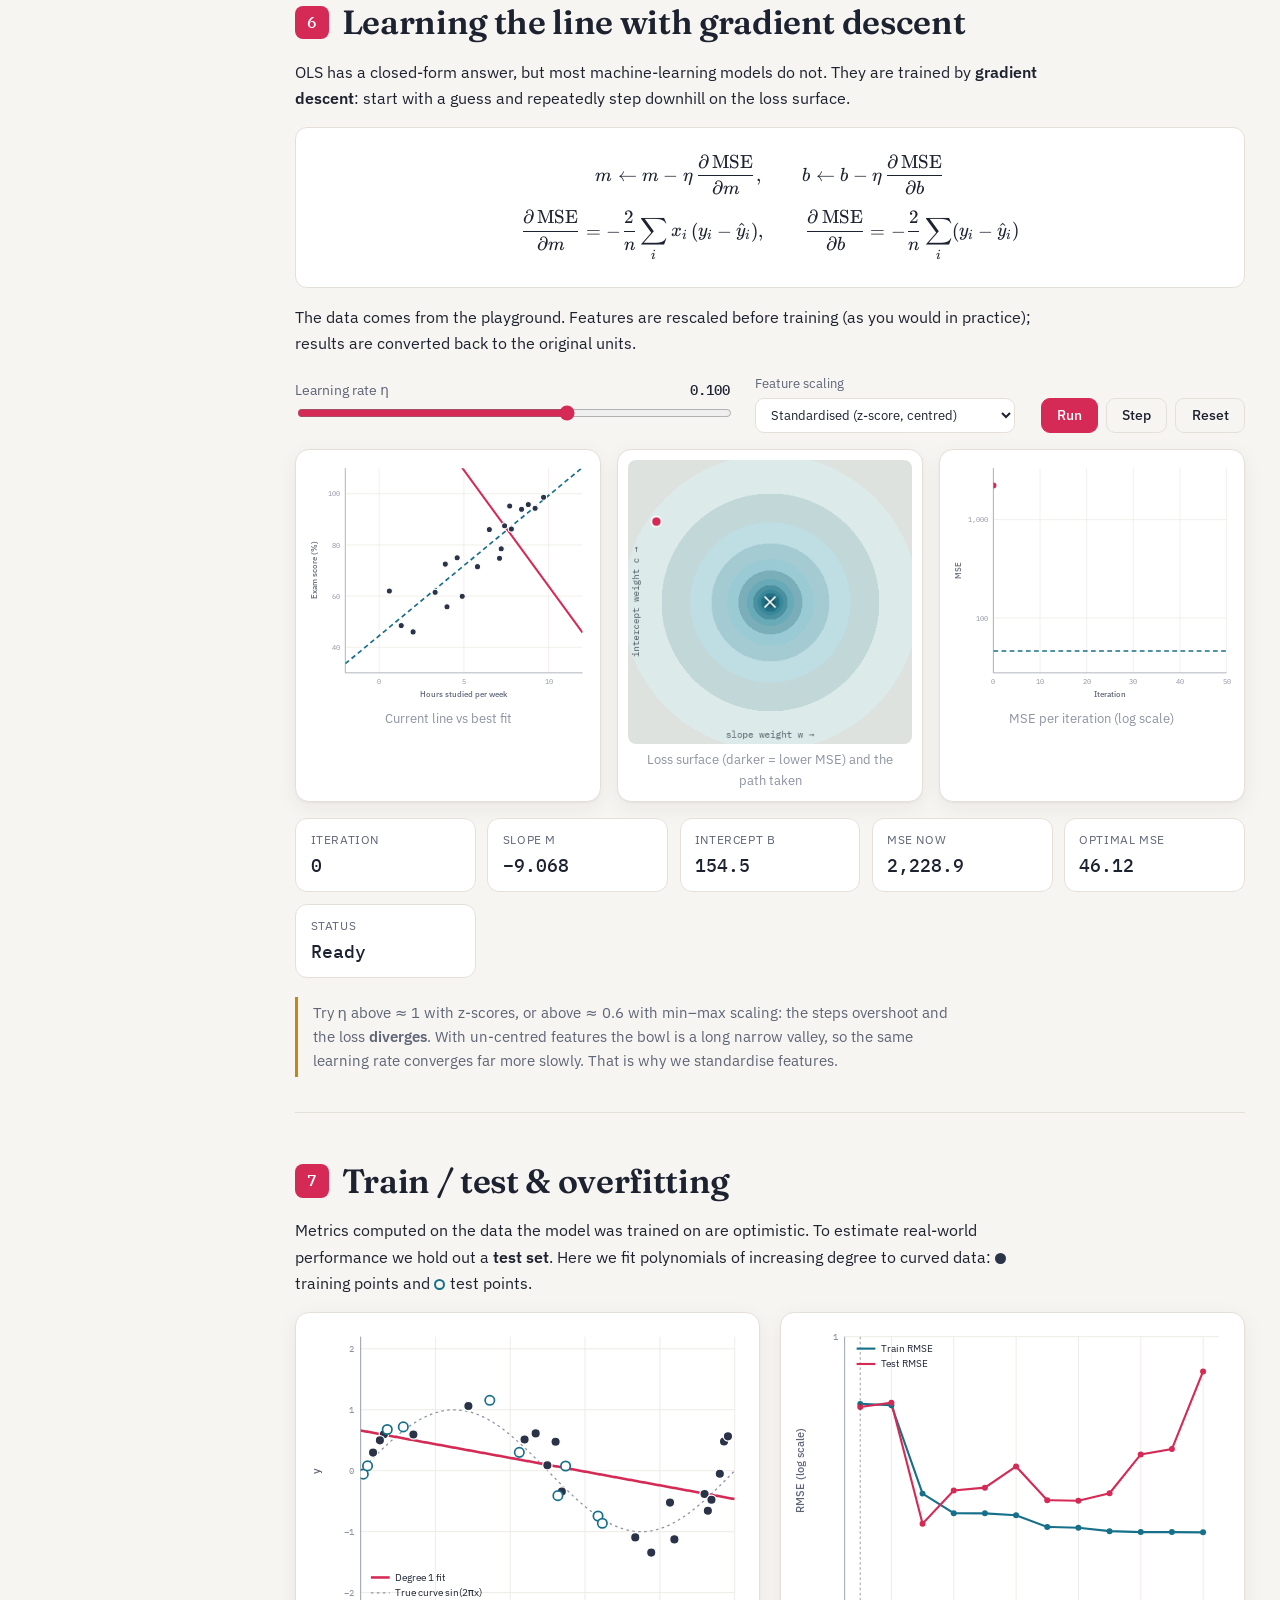
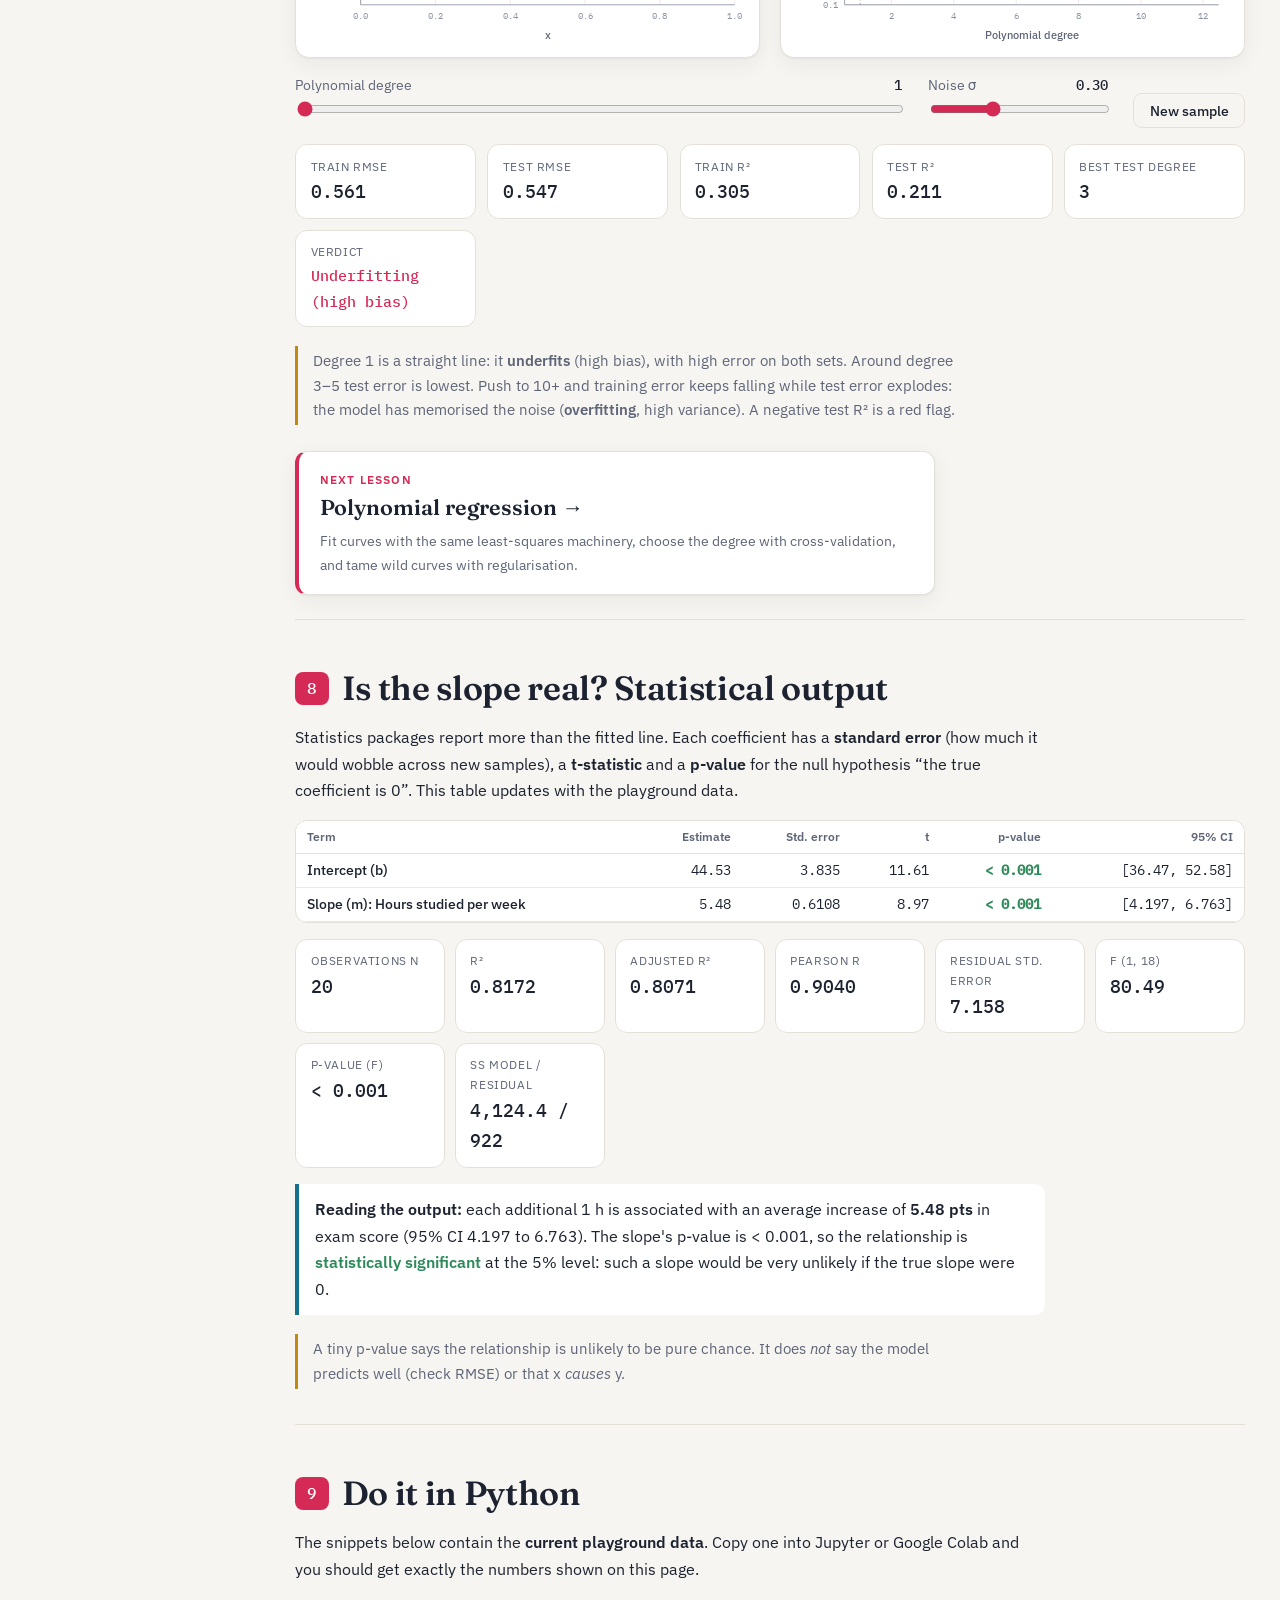
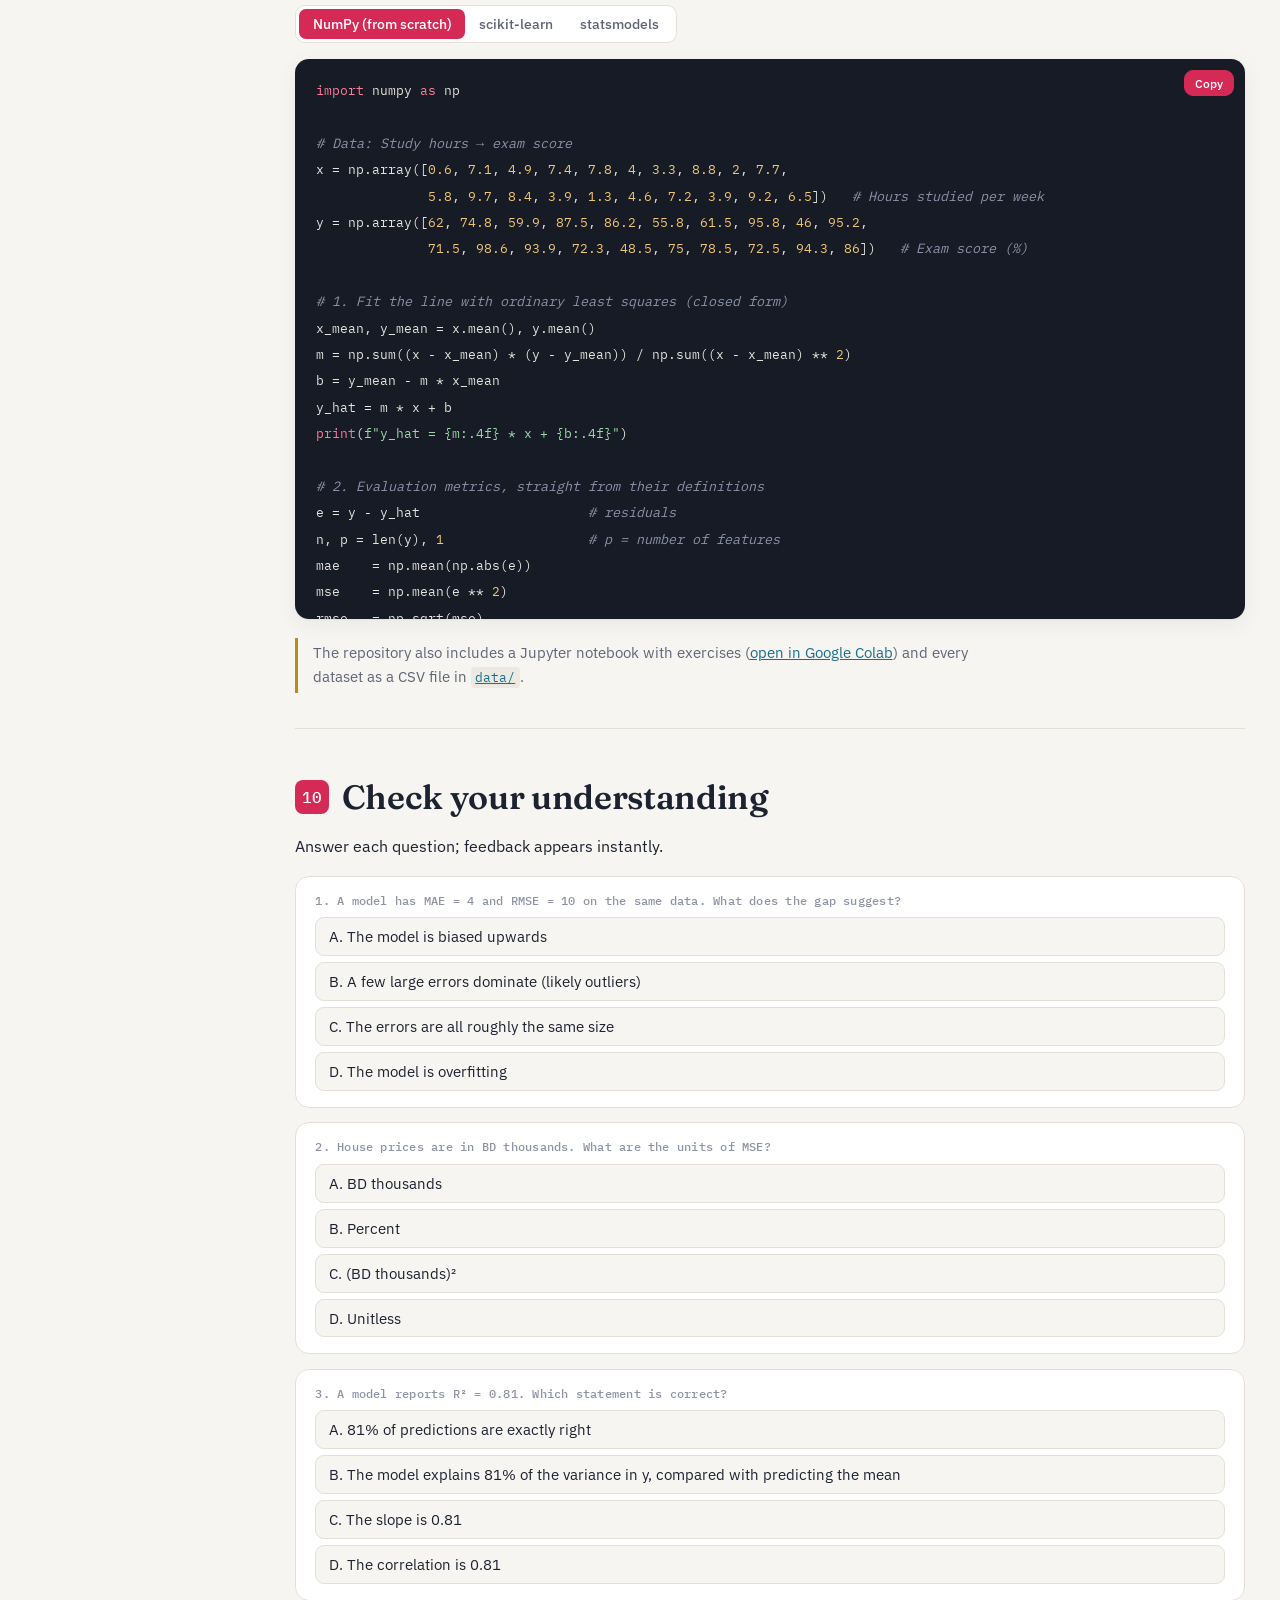
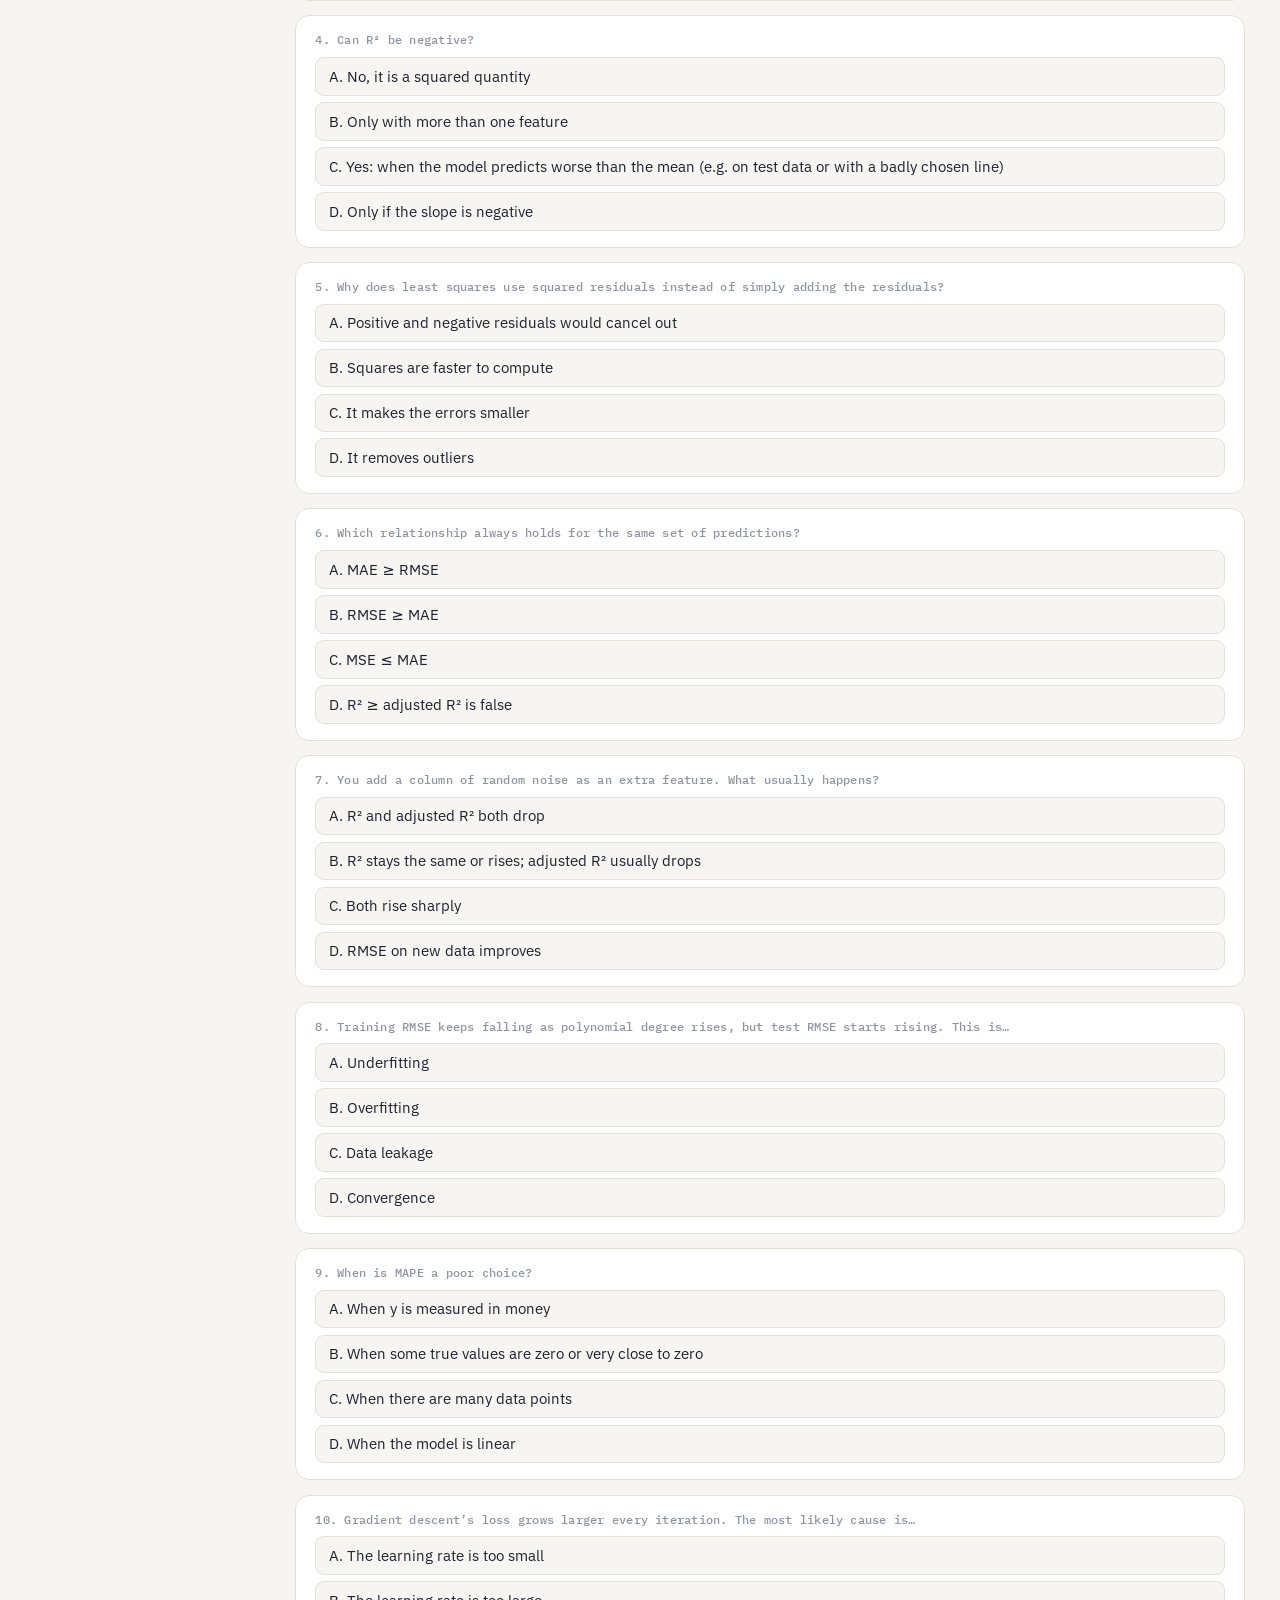
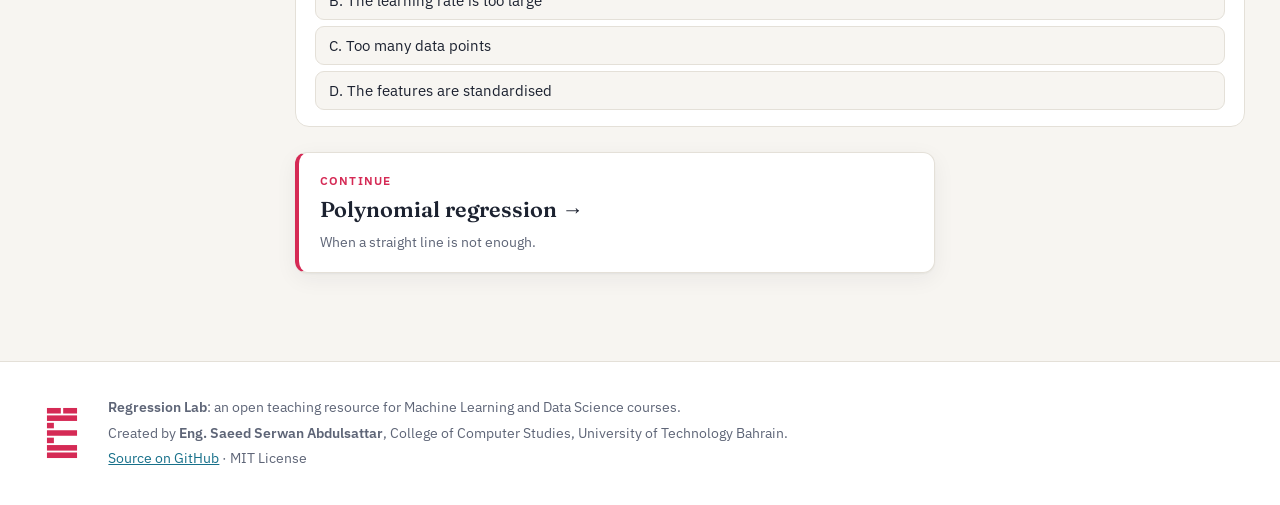
==== commit 80f245e4: "Add Lessons 3 and 4: linear and polynomial regression in Python, line by line Two notebook-style pag" ====
--- a/index.html
+++ b/index.html
@@ -29,6 +29,8 @@
   <nav class="page-tabs" aria-label="Lessons">
     <a href="index.html" class="active" aria-current="page">Linear regression</a>
     <a href="polynomial.html">Polynomial regression</a>
+    <a href="code-linear.html">Linear in Python</a>
+    <a href="code-polynomial.html">Polynomial in Python</a>
   </nav>
   <nav class="top-links">
     <a href="https://github.com/SaeedSerwan/regression" target="_blank" rel="noopener">GitHub</a>
--- a/assets/css/style.css
+++ b/assets/css/style.css
@@ -367,3 +367,73 @@
 .cbar .fill.fit { background: var(--fit); }
 .cbar .fill.user { background: var(--user); }
 .cbar .val { font-family: var(--font-mono); font-size: .7rem; text-align: right; line-height: 1.25; color: var(--muted); }
+
+/* --------------------------------------------------- code walkthrough pages */
+.nb-actions { display: flex; flex-wrap: wrap; gap: .6rem; margin: 0 0 1.6rem; }
+.nb-actions .btn { text-decoration: none; display: inline-flex; align-items: center; }
+.nb-howto { font-size: .9rem; color: var(--muted); margin: 1.4rem 0 0; display: flex; gap: .6rem; align-items: center; }
+.nb-md { max-width: 78ch; }
+.nb-md blockquote { margin: 1rem 0; padding: .7rem 1rem; border-left: 4px solid var(--mean); background: var(--card); border-radius: 0 10px 10px 0; color: var(--ink); }
+.nb-md blockquote p { margin: .2rem 0; }
+.nb-md h3 { margin-top: 1.8rem; }
+.md-table { max-width: 760px; margin: 1rem 0; max-height: none; }
+.md-table code, .nb-md code { white-space: nowrap; }
+
+.nb-cell { margin: 1.1rem 0 1.6rem; }
+.nb-io { display: grid; grid-template-columns: minmax(0, 1.55fr) minmax(260px, 1fr); gap: .9rem; align-items: start; }
+.prompt { display: block; font: 500 .72rem var(--font-mono); color: var(--faint); margin: 0 0 .3rem .2rem; letter-spacing: .02em; }
+.prompt.out { color: var(--utb); }
+.nb-code { position: relative; background: #161b26; border-radius: 12px; box-shadow: var(--shadow); padding: .9rem 0 .9rem; overflow: hidden; }
+.nb-in-head { display: flex; justify-content: space-between; align-items: flex-end; gap: .5rem; margin-bottom: .3rem; }
+.nb-in-head .prompt { margin: 0 0 0 .2rem; }
+.nb-in-head .nb-copy { padding: .15rem .6rem; font-size: .74rem; }
+.code-lines { list-style: none; margin: 0; padding: 0 0 0 0; counter-reset: ln; overflow-x: auto; }
+.code-lines li { counter-increment: ln; display: grid; grid-template-columns: 2.6rem 1fr auto; align-items: start; padding: 0 .8rem 0 0; font: .82rem/1.75 var(--font-mono); color: #e6e3dc; border-left: 3px solid transparent; white-space: pre; min-width: max-content; }
+.code-lines li::before { content: counter(ln); color: #5a6275; text-align: right; padding-right: .9rem; user-select: none; }
+.code-lines li .code { min-width: 0; }
+.code-lines li[data-note] { cursor: pointer; }
+.code-lines li[data-note]:hover, .code-lines li.on { background: rgba(213, 42, 85, .16); border-left-color: var(--utb); }
+.code-lines li:focus { outline: none; }
+.code-lines li:focus-visible { outline: 1px dashed #ff8fab; outline-offset: -1px; }
+.code-lines .mk { margin-left: 1rem; }
+.mk { display: inline-grid; place-items: center; min-width: 1.35rem; height: 1.35rem; padding: 0 .25rem; border-radius: 99px; font: 600 .66rem var(--font-mono); background: rgba(255, 255, 255, .08); color: #ffb3c6; flex: none; }
+li.on > .mk, .code-lines li:hover .mk { background: var(--utb); color: #fff; }
+.nb-howto .mk { background: var(--utb); color: #fff; }
+.nb-code .c { color: #8a93a8; font-style: italic; }
+.nb-code .k { color: #ff7b9c; }
+.nb-code .s { color: #9fd8a8; }
+.nb-code .n { color: #f0c674; }
+.nb-code .f { color: #7cc7e8; }
+
+.nb-notes { background: var(--card); border: 1px solid var(--line); border-radius: 12px; box-shadow: var(--shadow); padding: .8rem .9rem; max-height: 560px; overflow-y: auto; margin-top: 1.85rem; }
+.nb-notes-title { font: 600 .72rem var(--font-body); text-transform: uppercase; letter-spacing: .08em; color: var(--muted); margin: 0 0 .5rem; }
+.nb-notes ol { list-style: none; margin: 0; padding: 0; display: grid; gap: .15rem; }
+.nb-notes li { display: flex; gap: .6rem; align-items: flex-start; font-size: .86rem; line-height: 1.5; padding: .4rem .5rem; border-radius: 8px; cursor: default; transition: background .12s; }
+.nb-notes li .mk { background: var(--hl); color: var(--utb); margin-top: .1rem; }
+.nb-notes li.on { background: var(--hl); }
+.nb-notes li.on .mk { background: var(--utb); color: #fff; }
+.nb-notes code { font-size: .8em; }
+
+.nb-out { margin-top: .7rem; }
+.nb-out-body { background: var(--card); border: 1px solid var(--line); border-left: 3px solid var(--utb); border-radius: 0 12px 12px 0; padding: .8rem 1rem; overflow-x: auto; display: grid; gap: .6rem; justify-items: start; }
+.nb-stream { margin: 0; font: .82rem/1.6 var(--font-mono); white-space: pre; color: var(--ink); }
+.nb-img { max-width: 100%; height: auto; border-radius: 6px; background: #fff; }
+.nb-html table { border-collapse: collapse; font: .82rem var(--font-mono); }
+.nb-html th, .nb-html td { padding: .3rem .8rem; text-align: right; border-bottom: 1px solid var(--grid); }
+.nb-html thead th { border-bottom: 2px solid var(--line); color: var(--muted); font-weight: 600; }
+.nb-html tbody th { color: var(--faint); font-weight: 500; }
+.nb-html tbody tr:hover { background: var(--hl); }
+
+@media (max-width: 1240px) {
+  .site-header { flex-wrap: wrap; row-gap: .55rem; }
+  .page-tabs { order: 3; width: 100%; justify-content: center; }
+}
+@media (max-width: 960px) {
+  .nb-io { grid-template-columns: minmax(0, 1fr); }
+  .nb-notes { max-height: none; margin-top: 0; }
+}
+@media (max-width: 720px) {
+  .page-tabs { display: grid; grid-template-columns: 1fr 1fr; }
+  .page-tabs a { flex: none; }
+}
+.nb-in { min-width: 0; }
